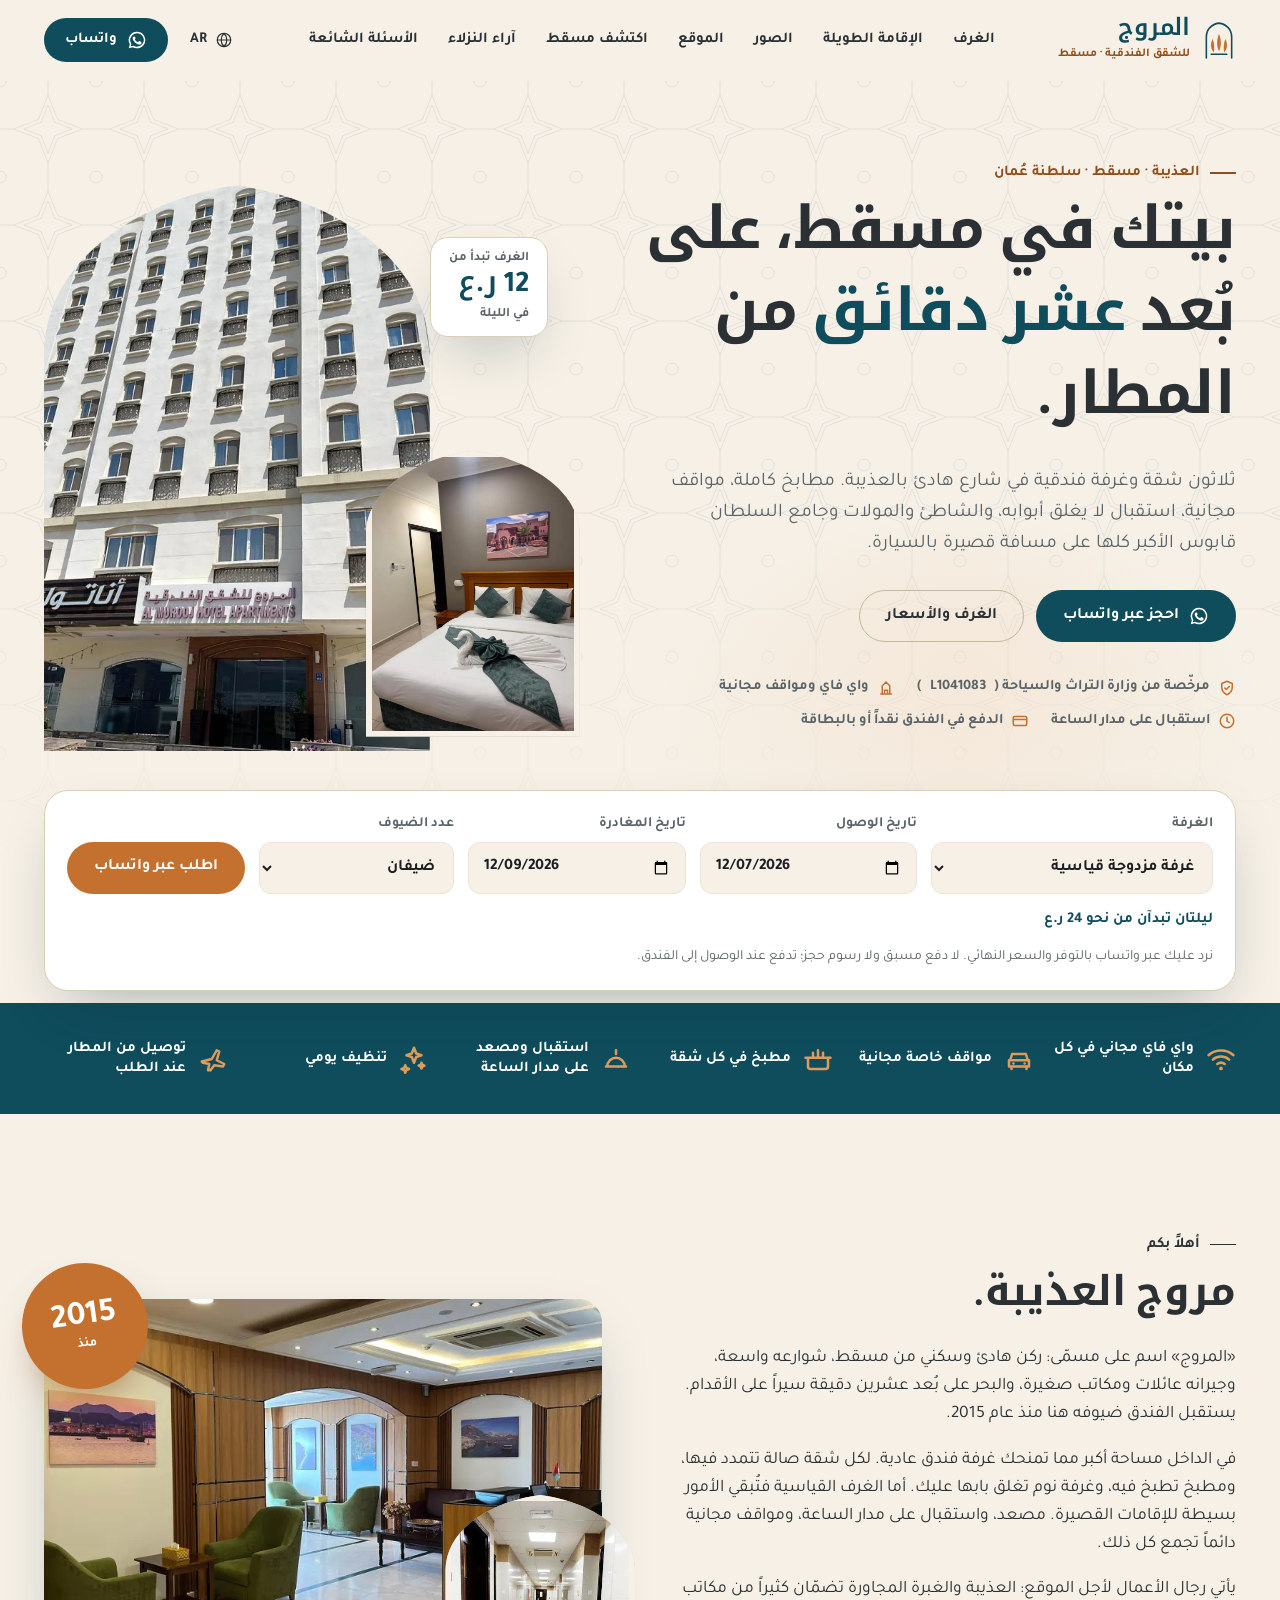
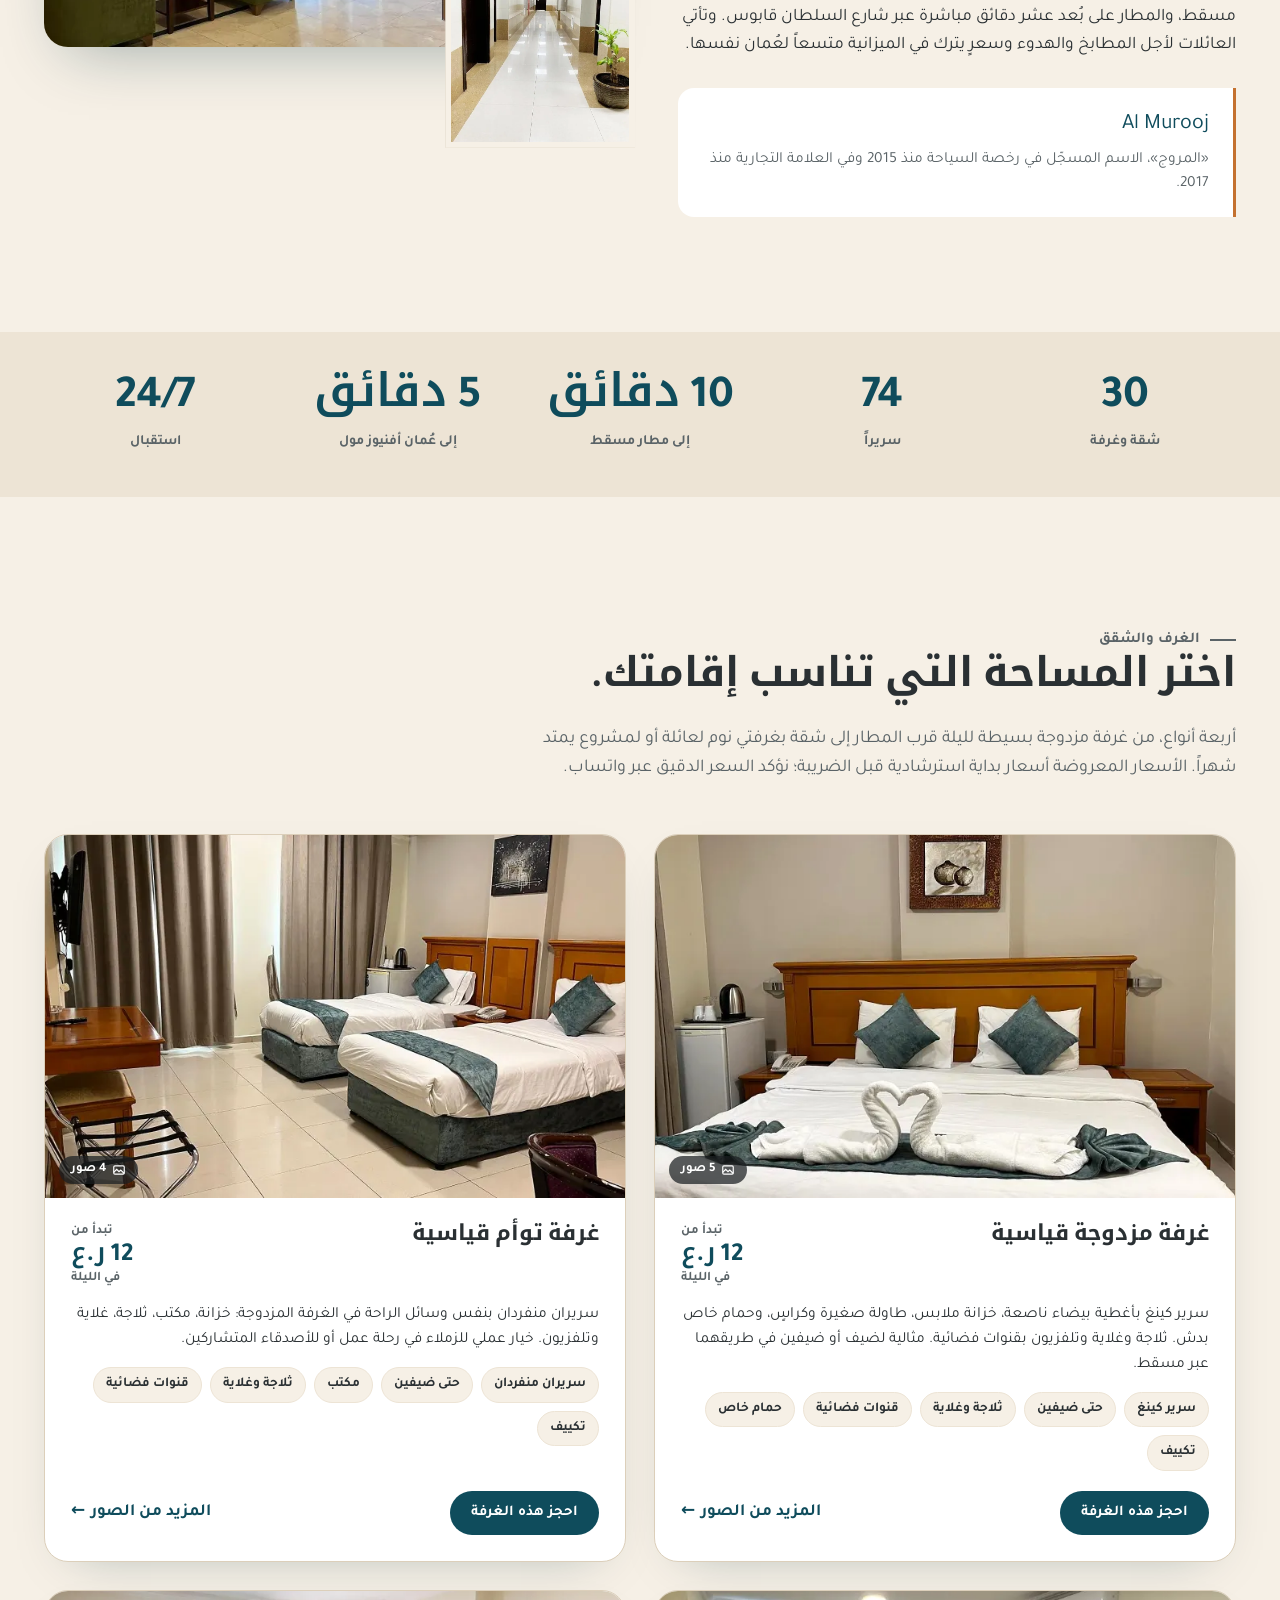
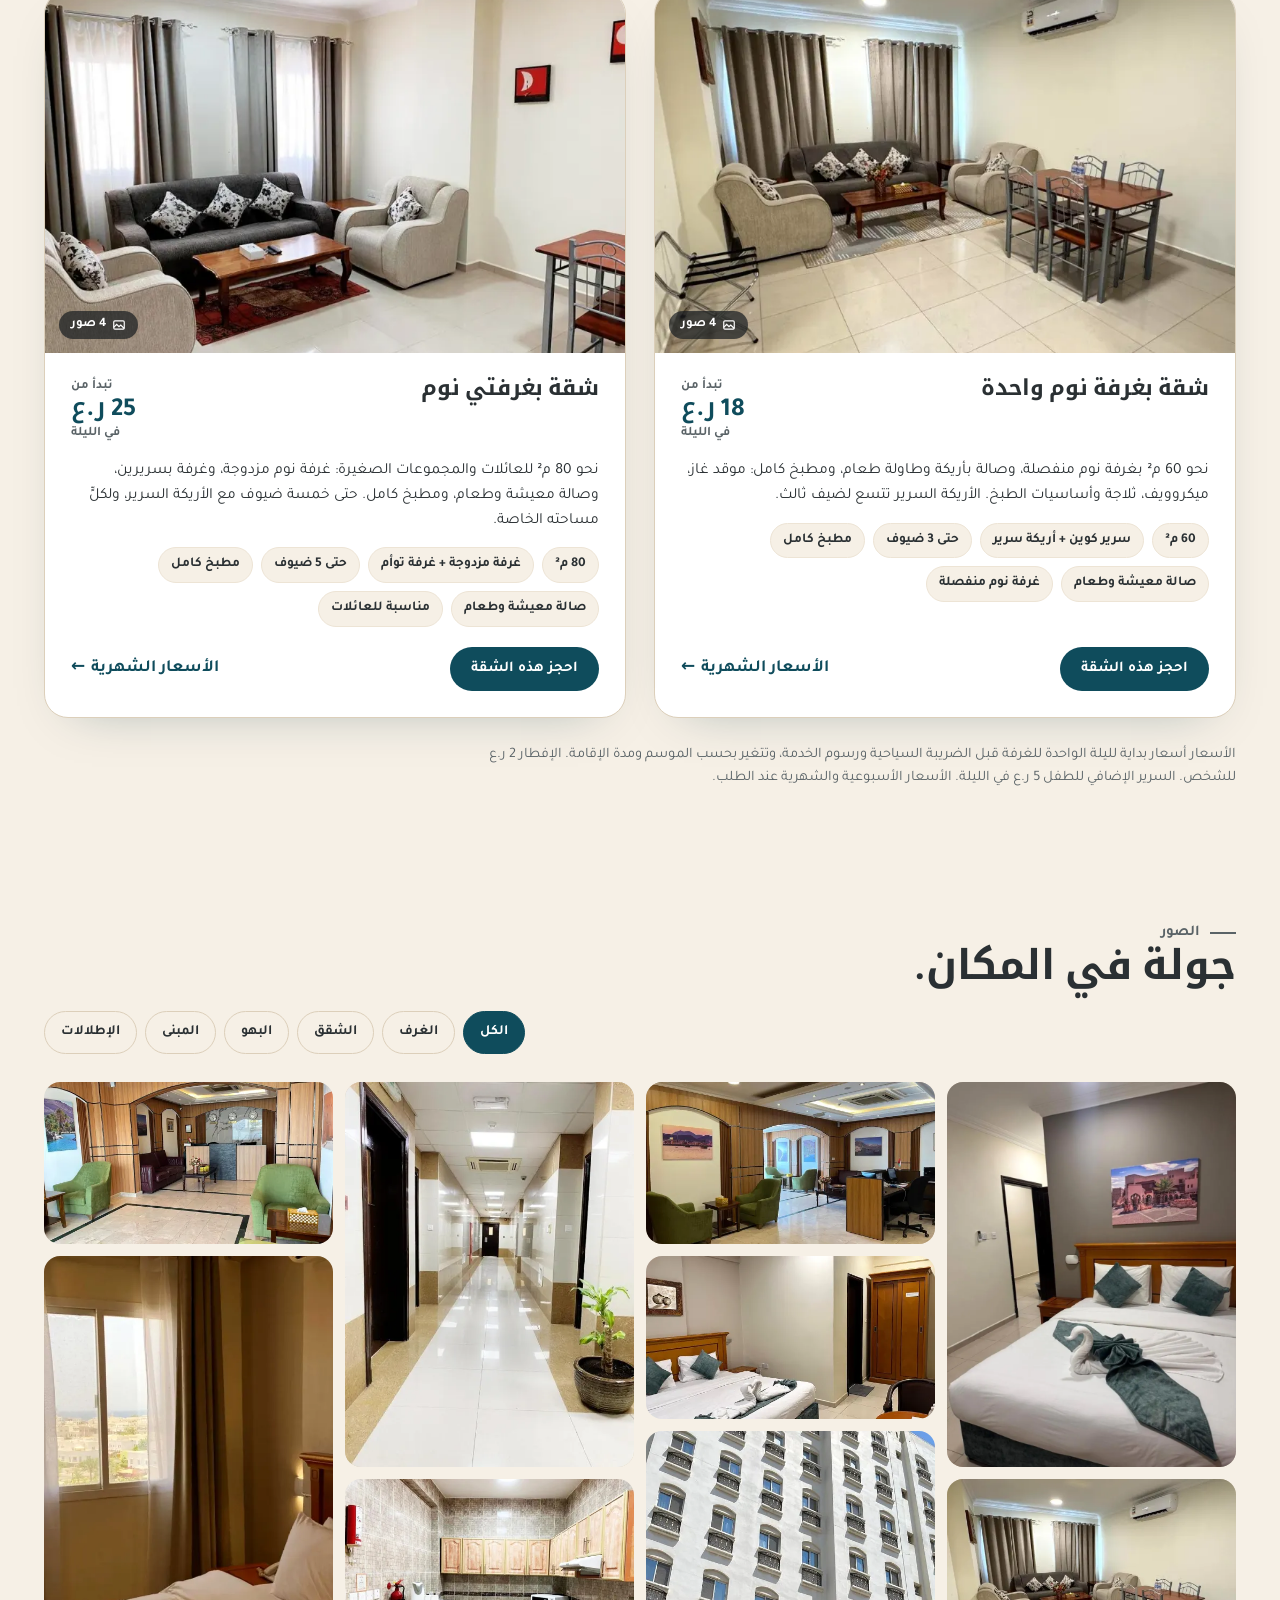
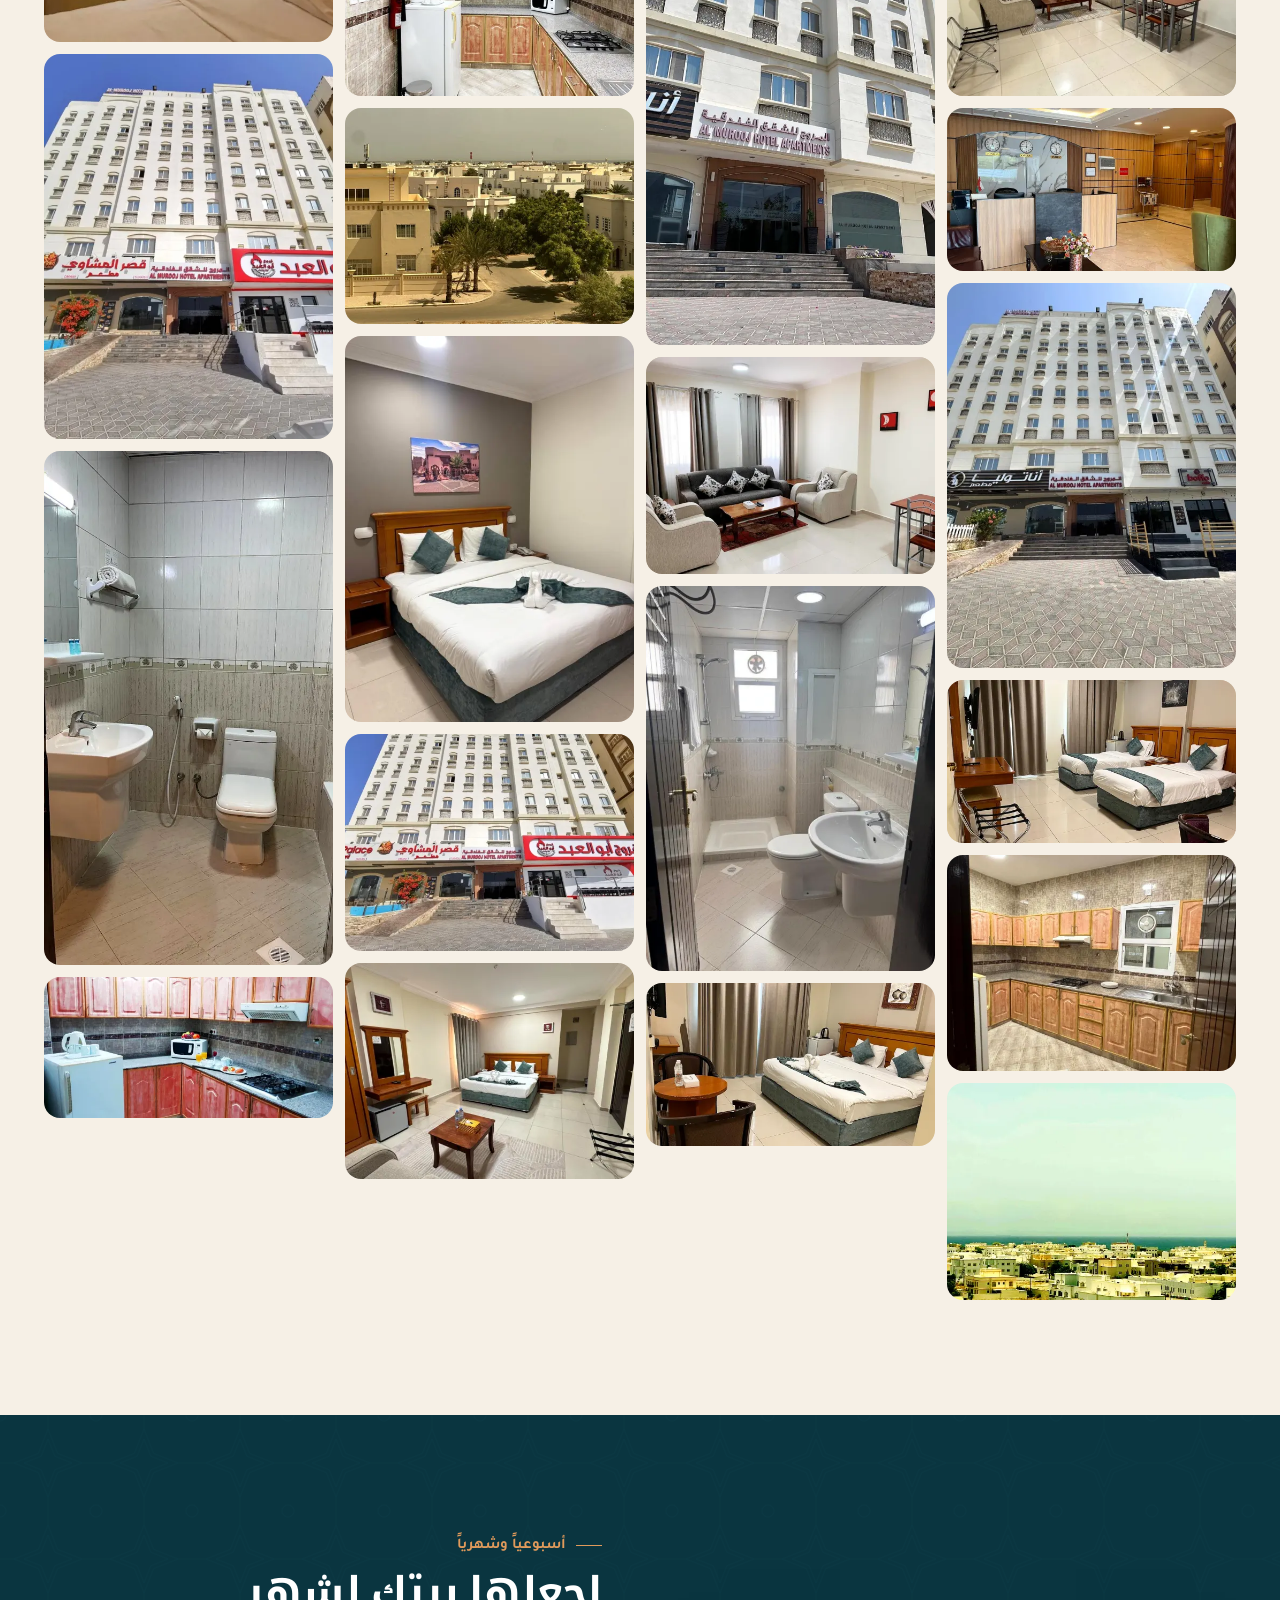
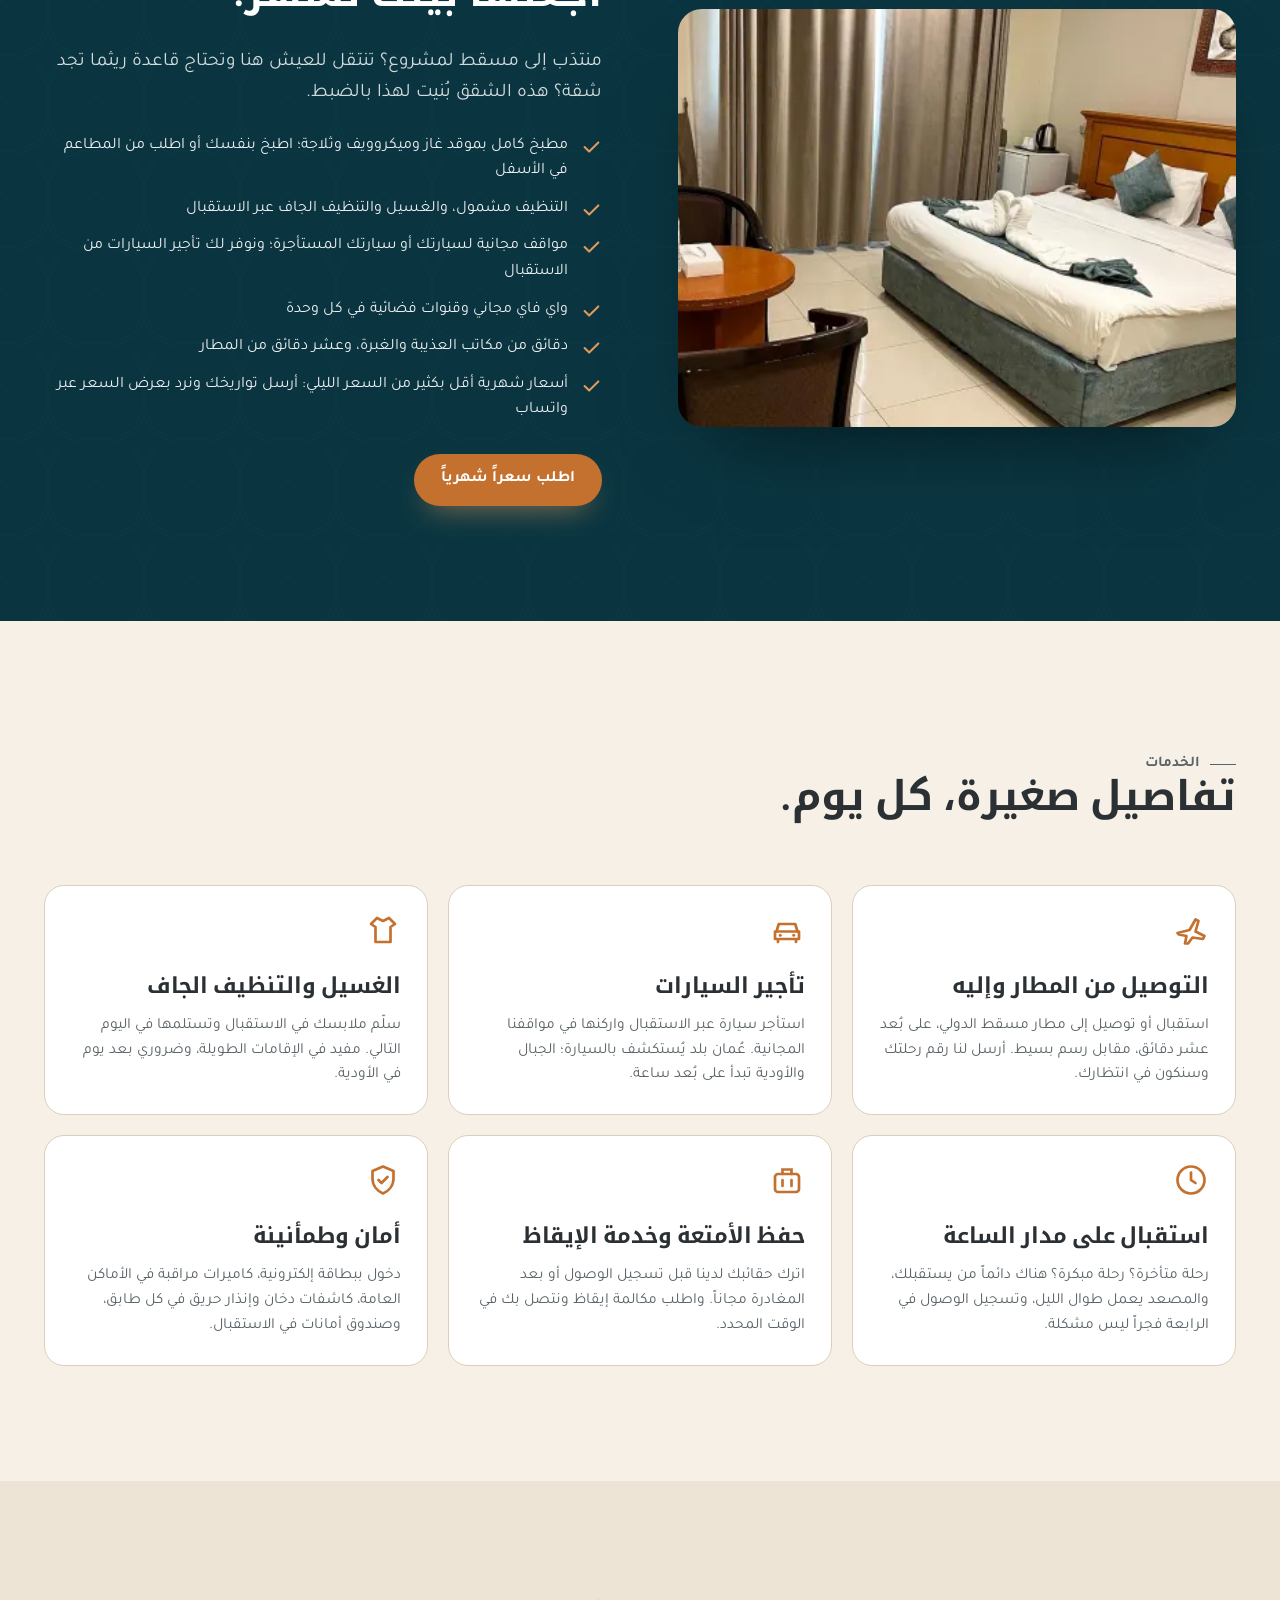
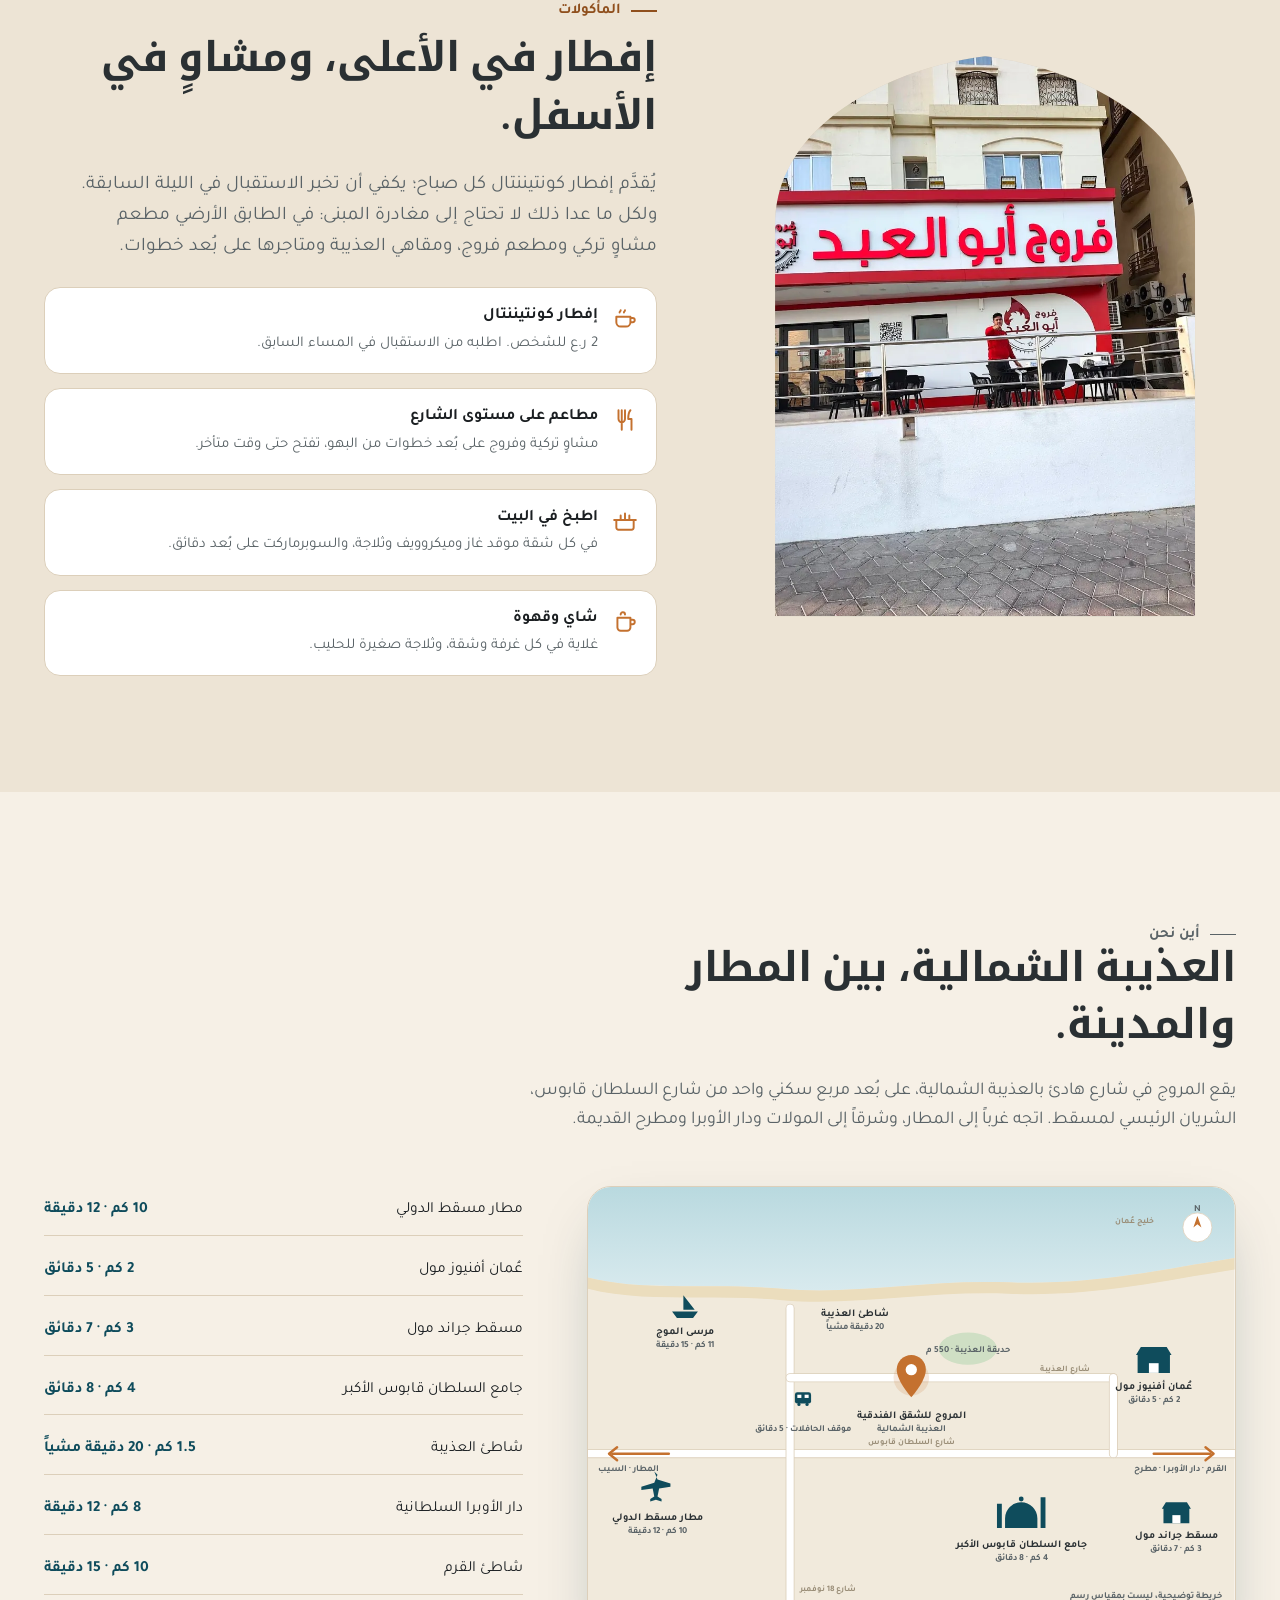
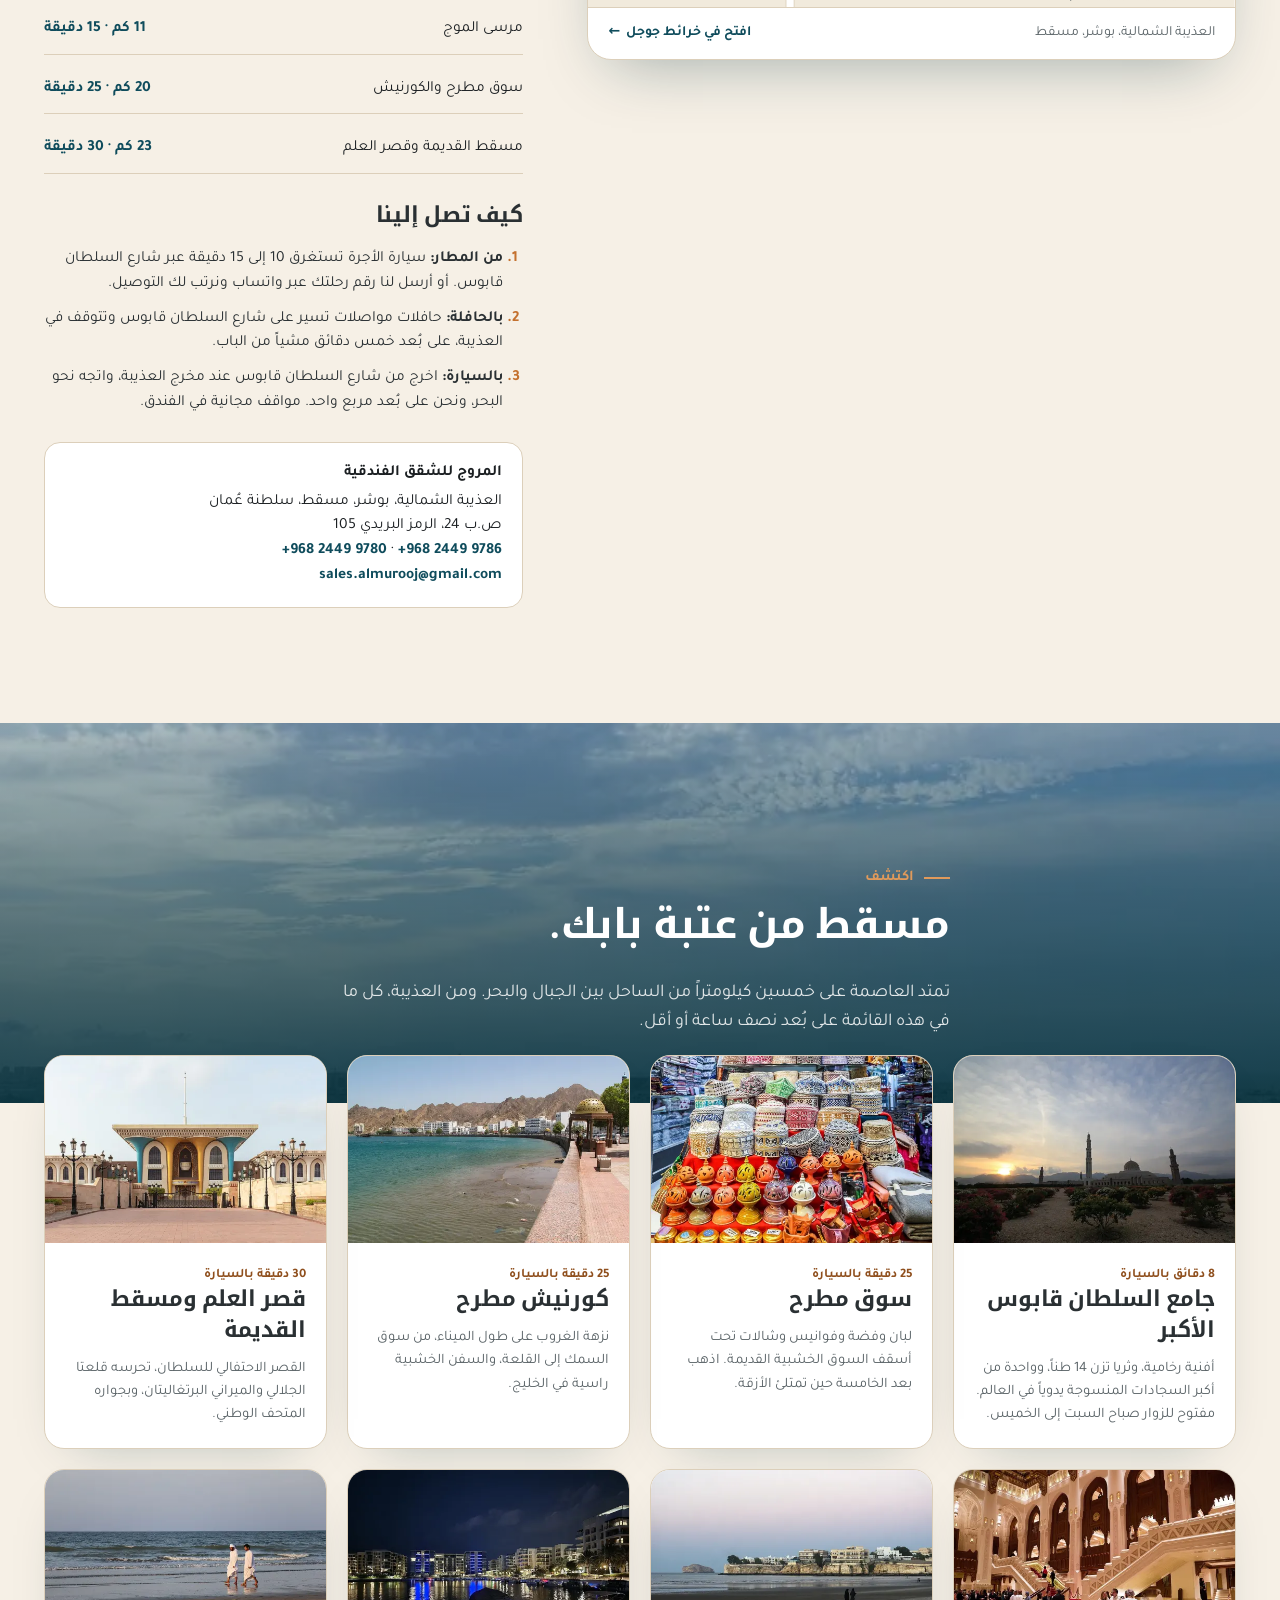
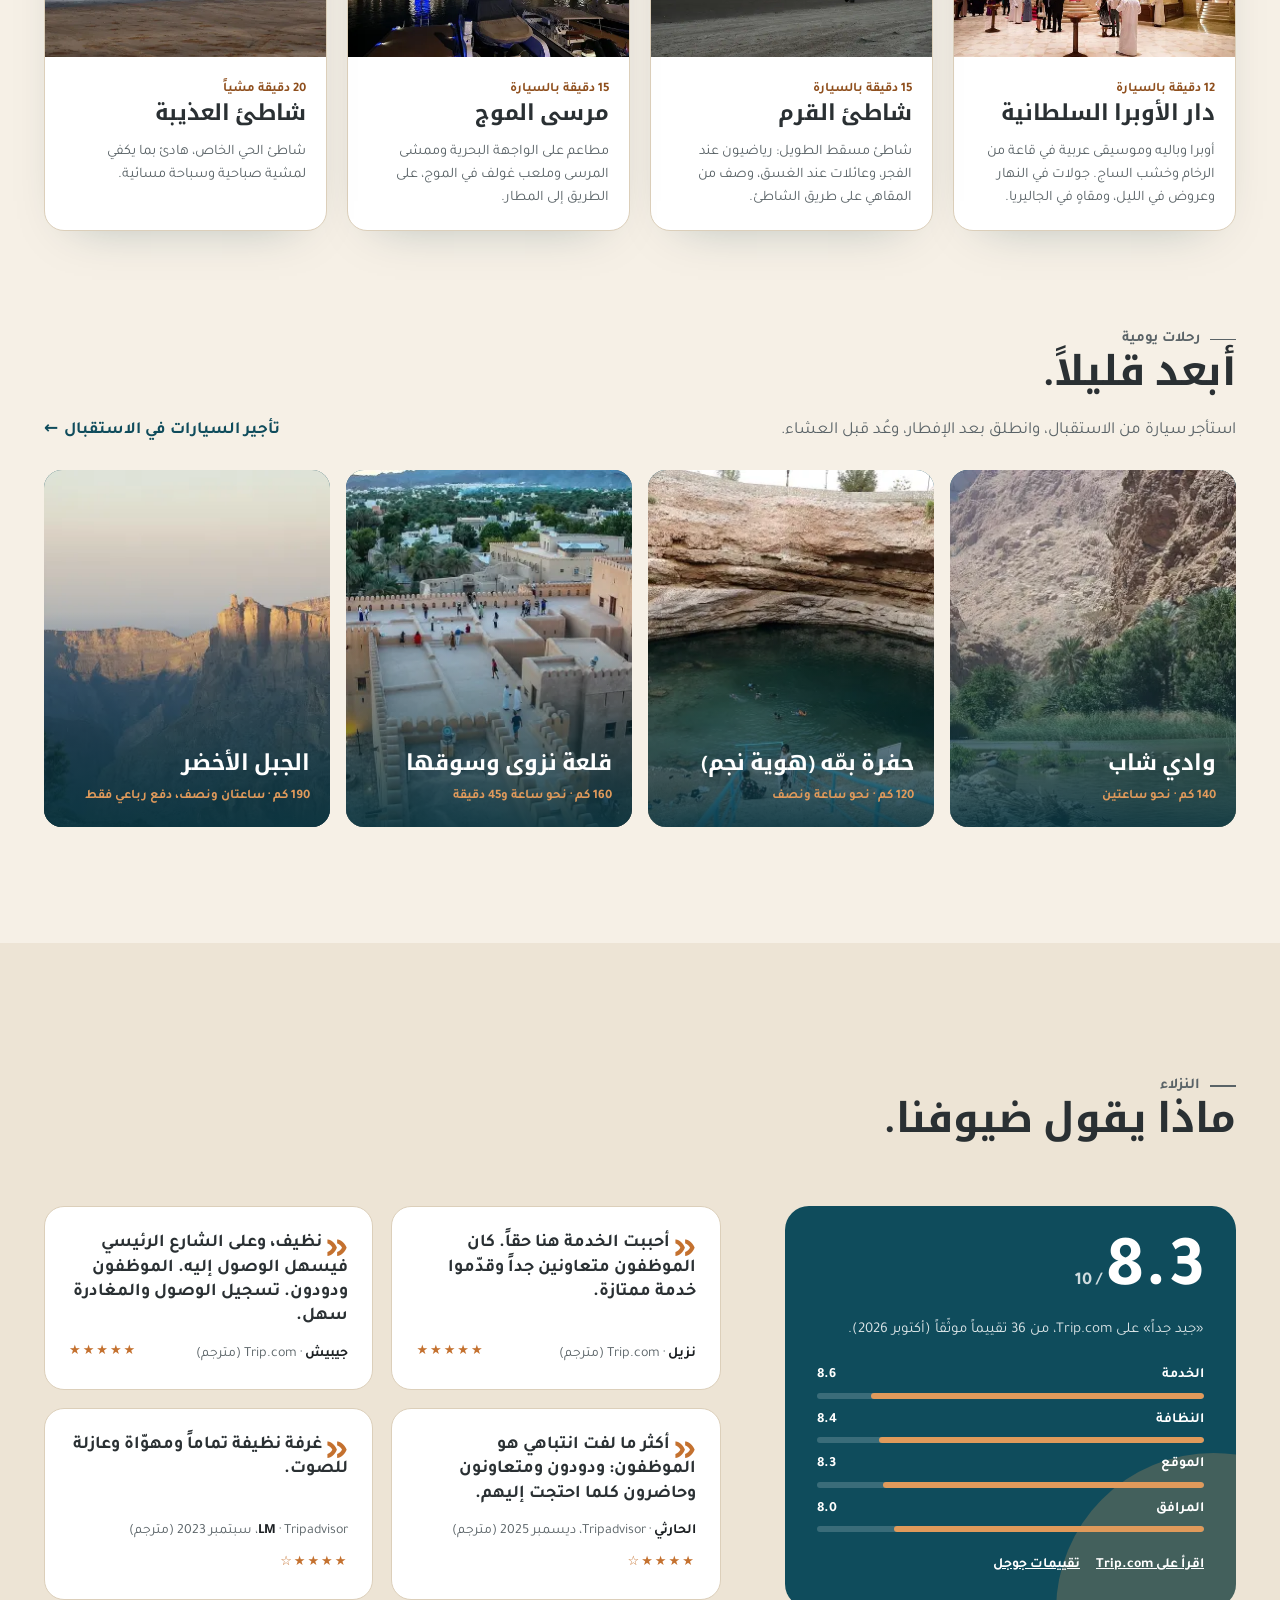
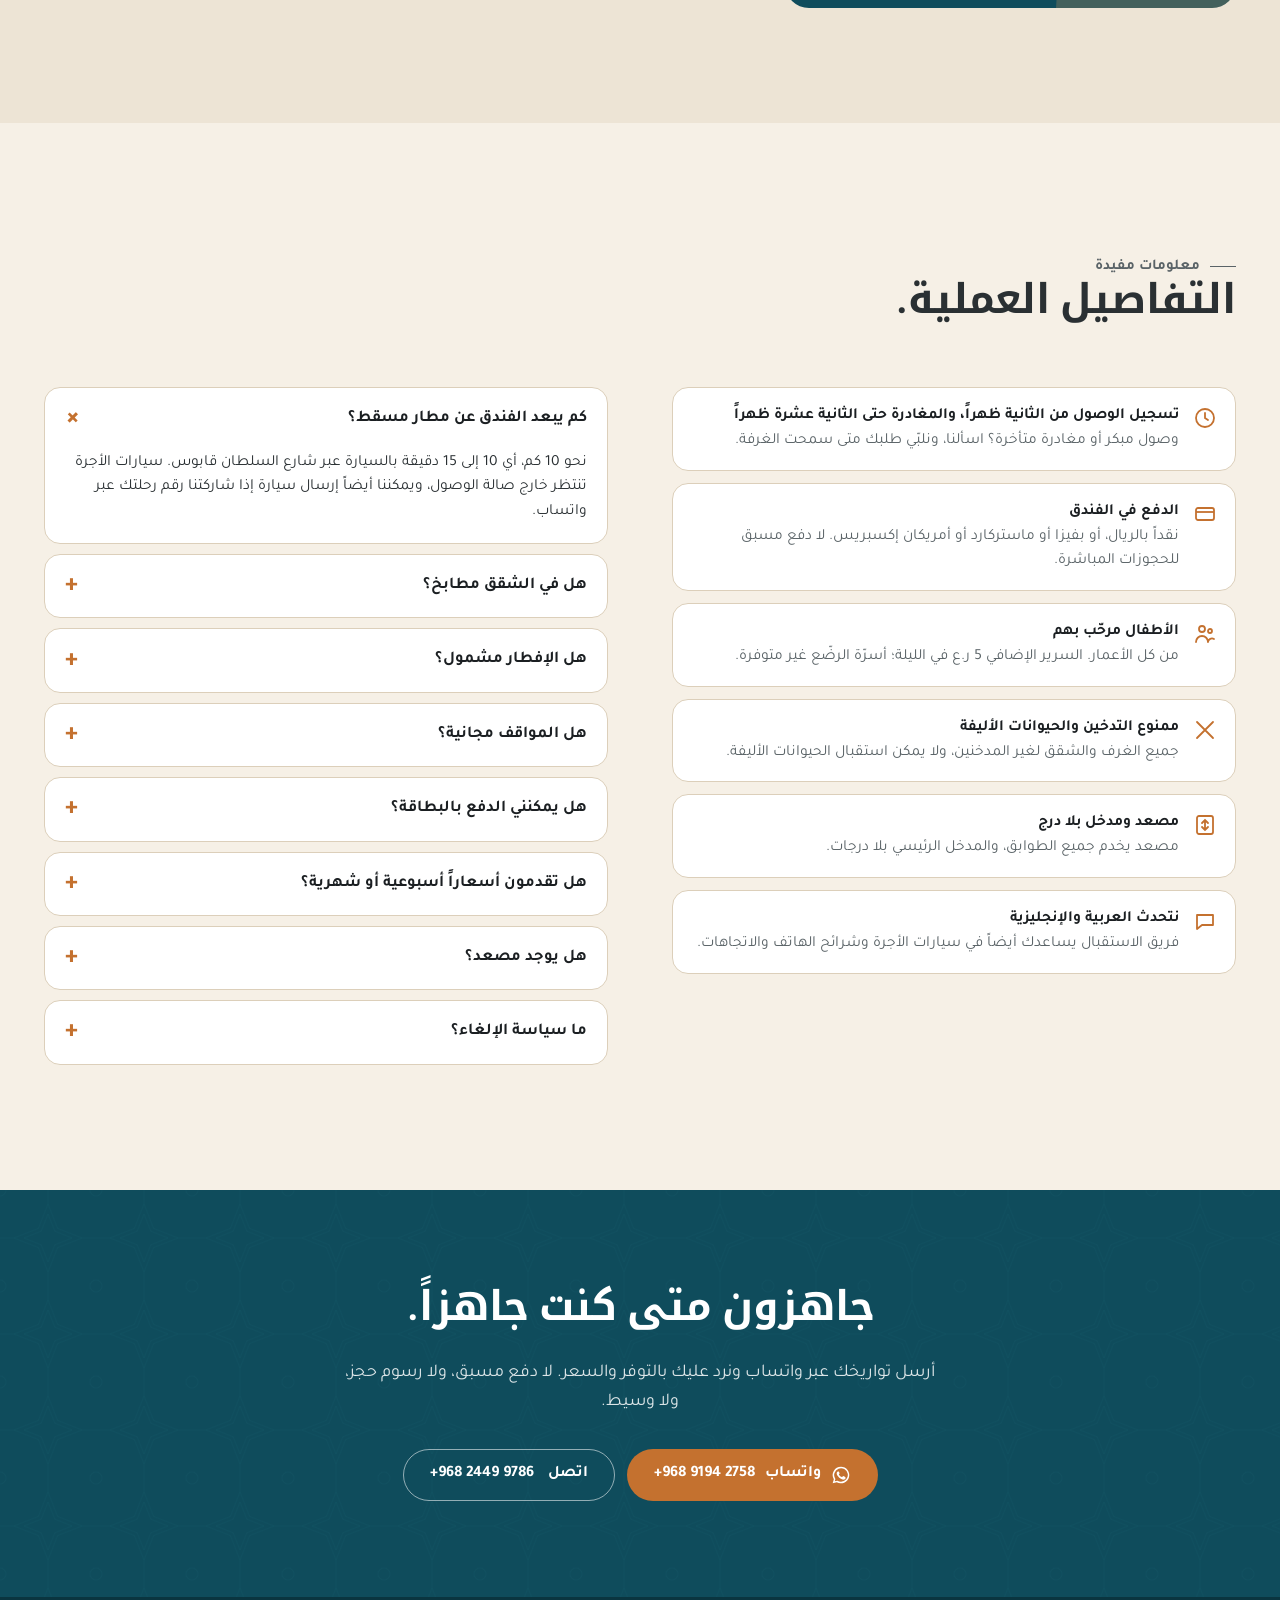
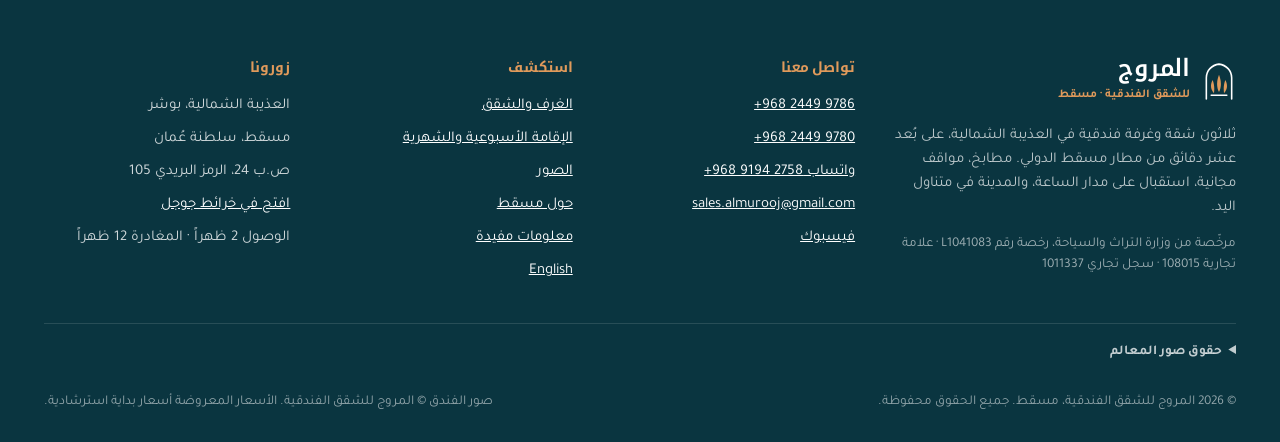
==== ar/index.html @ 65709b68 "Al Murooj Hotel Apartments: English and Arabic site Static one-page site for the aparthotel in Azaib" ====
<!DOCTYPE html>
<html lang="ar" dir="rtl">
<head>
<meta charset="utf-8">
<meta name="viewport" content="width=device-width, initial-scale=1">
<title>المروج للشقق الفندقية | شقق فندقية في العذيبة، مسقط، سلطنة عُمان</title>
<meta name="description" content="المروج للشقق الفندقية شقق فندقية مرخّصة في العذيبة بمسقط: 30 شقة وغرفة مفروشة مع مطابخ، مواقف وواي فاي مجاني، استقبال على مدار الساعة، على بُعد 10 دقائق من مطار مسقط الدولي و5 دقائق من عُمان أفنيوز مول. احجز مباشرة عبر واتساب.">
<link rel="alternate" hreflang="en" href="https://jeeveshverma.github.io/al-murooj-hotel-apartments/">
<link rel="alternate" hreflang="ar" href="https://jeeveshverma.github.io/al-murooj-hotel-apartments/ar/">
<link rel="alternate" hreflang="x-default" href="https://jeeveshverma.github.io/al-murooj-hotel-apartments/">
<link rel="canonical" href="https://jeeveshverma.github.io/al-murooj-hotel-apartments/ar/">
<meta name="theme-color" content="#0F4C5C">
<link rel="icon" href="../favicon.ico" sizes="32x32">
<link rel="icon" href="../assets/img/favicon.svg" type="image/svg+xml">
<link rel="apple-touch-icon" href="../assets/img/apple-touch-icon.png">
<meta property="og:type" content="website">
<meta property="og:title" content="المروج للشقق الفندقية، مسقط">
<meta property="og:description" content="شقق وغرف فندقية في العذيبة على بُعد 10 دقائق من مطار مسقط. مطابخ، مواقف مجانية، استقبال على مدار الساعة. احجز مباشرة عبر واتساب.">
<meta property="og:image" content="https://jeeveshverma.github.io/al-murooj-hotel-apartments/assets/img/og-image.jpg">
<meta property="og:url" content="https://jeeveshverma.github.io/al-murooj-hotel-apartments/ar/">
<meta property="og:locale" content="ar_OM">
<meta name="twitter:card" content="summary_large_image">
<link rel="preload" href="../assets/fonts/tajawal-arabic-400-normal.woff2" as="font" type="font/woff2" crossorigin>
<link rel="preload" href="../assets/fonts/noto-kufi-arabic-arabic-700-normal.woff2" as="font" type="font/woff2" crossorigin>
<link rel="stylesheet" href="../assets/css/fonts.css">
<link rel="stylesheet" href="../assets/css/style.css">
<script type="application/ld+json">
{
  "@context": "https://schema.org",
  "@type": "Hotel",
  "name": "المروج للشقق الفندقية",
  "alternateName": "Al Murooj Hotel Apartments",
  "description": "المروج للشقق الفندقية شقق فندقية مرخّصة في العذيبة بمسقط: 30 شقة وغرفة مفروشة مع مطابخ، مواقف وواي فاي مجاني، استقبال على مدار الساعة، على بُعد 10 دقائق من مطار مسقط الدولي و5 دقائق من عُمان أفنيوز مول.",
  "url": "https://jeeveshverma.github.io/al-murooj-hotel-apartments/ar/",
  "telephone": "+96824499786",
  "email": "sales.almurooj@gmail.com",
  "sameAs": [
    "https://www.facebook.com/p/Al-Murooj-HOTEL-Apartments-24499786780-100069393183257/"
  ],
  "image": "https://jeeveshverma.github.io/al-murooj-hotel-apartments/assets/img/og-image.jpg",
  "starRating": {
    "@type": "Rating",
    "ratingValue": "3"
  },
  "priceRange": "OMR 12–30",
  "checkinTime": "14:00",
  "checkoutTime": "12:00",
  "petsAllowed": false,
  "numberOfRooms": 30,
  "availableLanguage": [
    "Arabic",
    "English"
  ],
  "address": {
    "@type": "PostalAddress",
    "streetAddress": "العذيبة الشمالية، بوشر",
    "addressLocality": "مسقط",
    "postalCode": "105",
    "postOfficeBoxNumber": "24",
    "addressCountry": "OM"
  },
  "geo": {
    "@type": "GeoCoordinates",
    "latitude": 23.59284,
    "longitude": 58.373959
  },
  "amenityFeature": [
    {
      "@type": "LocationFeatureSpecification",
      "name": "واي فاي مجاني",
      "value": true
    },
    {
      "@type": "LocationFeatureSpecification",
      "name": "مواقف مجانية",
      "value": true
    },
    {
      "@type": "LocationFeatureSpecification",
      "name": "مطبخ في الشقق",
      "value": true
    },
    {
      "@type": "LocationFeatureSpecification",
      "name": "استقبال على مدار الساعة",
      "value": true
    },
    {
      "@type": "LocationFeatureSpecification",
      "name": "مصعد",
      "value": true
    },
    {
      "@type": "LocationFeatureSpecification",
      "name": "تكييف",
      "value": true
    },
    {
      "@type": "LocationFeatureSpecification",
      "name": "توصيل من المطار (برسوم)",
      "value": true
    },
    {
      "@type": "LocationFeatureSpecification",
      "name": "خدمة غسيل الملابس",
      "value": true
    }
  ],
  "hasMap": "https://www.google.com/maps/search/?api=1&query=Al+Murooj+Hotel+Apartments+Azaiba+Muscat&query_place_id=ChIJU9MBYeH_kT4RIyEcpoCbiDM",
  "containsPlace": [
    {
      "@type": "HotelRoom",
      "name": "غرفة مزدوجة قياسية",
      "description": "سرير كينغ بأغطية بيضاء ناصعة، خزانة ملابس، طاولة صغيرة وكراسٍ، وحمام خاص بدش. ثلاجة وغلاية وتلفزيون بقنوات فضائية. مثالية لضيف أو ضيفين في طريقهما عبر مسقط.",
      "occupancy": {
        "@type": "QuantitativeValue",
        "maxValue": 2
      },
      "bed": {
        "@type": "BedDetails",
        "typeOfBed": "King"
      },
      "offers": {
        "@type": "Offer",
        "price": "12",
        "priceCurrency": "OMR",
        "availability": "https://schema.org/InStock"
      }
    },
    {
      "@type": "HotelRoom",
      "name": "غرفة توأم قياسية",
      "description": "سريران منفردان بنفس وسائل الراحة في الغرفة المزدوجة: خزانة، مكتب، ثلاجة، غلاية وتلفزيون. خيار عملي للزملاء في رحلة عمل أو للأصدقاء المتشاركين.",
      "occupancy": {
        "@type": "QuantitativeValue",
        "maxValue": 2
      },
      "bed": {
        "@type": "BedDetails",
        "typeOfBed": "2 single beds"
      },
      "offers": {
        "@type": "Offer",
        "price": "12",
        "priceCurrency": "OMR",
        "availability": "https://schema.org/InStock"
      }
    },
    {
      "@type": "HotelRoom",
      "name": "شقة بغرفة نوم واحدة",
      "description": "نحو 60 م² بغرفة نوم منفصلة، وصالة بأريكة وطاولة طعام، ومطبخ كامل: موقد غاز، ميكروويف، ثلاجة وأساسيات الطبخ. الأريكة السرير تتسع لضيف ثالث.",
      "floorSize": {
        "@type": "QuantitativeValue",
        "value": 60,
        "unitCode": "MTK"
      },
      "occupancy": {
        "@type": "QuantitativeValue",
        "maxValue": 3
      },
      "bed": {
        "@type": "BedDetails",
        "typeOfBed": "Queen + sofa bed"
      },
      "offers": {
        "@type": "Offer",
        "price": "18",
        "priceCurrency": "OMR",
        "availability": "https://schema.org/InStock"
      }
    },
    {
      "@type": "HotelRoom",
      "name": "شقة بغرفتي نوم",
      "description": "نحو 80 م² للعائلات والمجموعات الصغيرة: غرفة نوم مزدوجة، وغرفة بسريرين، وصالة معيشة وطعام، ومطبخ كامل. حتى خمسة ضيوف مع الأريكة السرير، ولكلٍّ مساحته الخاصة.",
      "floorSize": {
        "@type": "QuantitativeValue",
        "value": 80,
        "unitCode": "MTK"
      },
      "occupancy": {
        "@type": "QuantitativeValue",
        "maxValue": 5
      },
      "bed": {
        "@type": "BedDetails",
        "typeOfBed": "Double + 2 singles + sofa bed"
      },
      "offers": {
        "@type": "Offer",
        "price": "25",
        "priceCurrency": "OMR",
        "availability": "https://schema.org/InStock"
      }
    }
  ]
}
</script>
</head>
<body>
<a class="skip" href="#main">انتقل إلى المحتوى</a>
<svg class="defs" aria-hidden="true" focusable="false"><defs><clipPath id="arch" clipPathUnits="objectBoundingBox"><path d="M0 1V.3C0 .12.28.02.5 0 .72.02 1 .12 1 .3V1Z"/></clipPath></defs></svg>

<header class="header">
  <div class="container header-in">
    <a class="brand" href="#top" aria-label="المروج للشقق الفندقية، الصفحة الرئيسية">
      <svg viewBox="0 0 64 72" aria-hidden="true"><path d="M8 70V30C8 16 18 6 32 4C46 6 56 16 56 30V70" fill="none" stroke="currentColor" stroke-width="3" stroke-linecap="round"/><path fill="#C4712F" d="M32 57c-5.2-10-4.4-22 0-33 4.4 11 5.2 23 0 33zM22.5 59c-6.5-6-7.5-16-2.5-25 3.2 8.5 3.6 16.5 2.5 25zM41.5 59c6.5-6 7.5-16 2.5-25-3.2 8.5-3.6 16.5-2.5 25z"/><path d="M17 63h30" fill="none" stroke="currentColor" stroke-width="2.4" stroke-linecap="round"/></svg>
      <span class="brand-text"><span class="brand-name">المروج</span><span class="brand-sub">للشقق الفندقية · مسقط</span></span>
    </a>
    <nav class="nav" id="nav" aria-label="القائمة الرئيسية">
      <ul>
        <li><a href="#rooms">الغرف</a></li>
        <li><a href="#apartments">الإقامة الطويلة</a></li>
        <li><a href="#gallery">الصور</a></li>
        <li><a href="#location">الموقع</a></li>
        <li><a href="#explore">اكتشف مسقط</a></li>
        <li><a href="#reviews">آراء النزلاء</a></li>
        <li><a href="#faq">الأسئلة الشائعة</a></li>
      </ul>
    </nav>
    <div class="header-actions">
      <!--langs--><details class="langs" translate="no"><summary aria-label="Language: العربية"><svg viewBox="0 0 24 24" aria-hidden="true"><path fill="none" stroke="currentColor" stroke-width="1.6" d="M12 3a9 9 0 1 0 0 18 9 9 0 0 0 0-18zm-9 9h18M12 3c2.5 2.6 3.8 5.6 3.8 9s-1.3 6.4-3.8 9c-2.5-2.6-3.8-5.6-3.8-9S9.5 5.6 12 3z"/></svg>AR</summary><ul><li><a href="../" hreflang="en" lang="en">English</a></li><li><a href="../ar/" hreflang="ar" lang="ar" aria-current="true">العربية</a></li></ul></details><!--/langs-->
      <a class="btn btn-primary btn-sm" data-wa href="https://wa.me/96891942758"><svg viewBox="0 0 24 24" aria-hidden="true"><path fill="currentColor" d="M12 2a10 10 0 0 0-8.6 15.1L2 22l5-1.3A10 10 0 1 0 12 2zm0 18.2a8.2 8.2 0 0 1-4.2-1.2l-.3-.2-3 .8.8-2.9-.2-.3A8.2 8.2 0 1 1 12 20.2zm4.5-6.1c-.2-.1-1.5-.7-1.7-.8s-.4-.1-.6.1-.6.8-.8 1c-.1.2-.3.2-.5.1a6.7 6.7 0 0 1-3.3-2.9c-.3-.4.2-.4.7-1.3.1-.2 0-.3 0-.4l-.8-1.8c-.2-.5-.4-.4-.6-.4h-.5a1 1 0 0 0-.7.3 3 3 0 0 0-.9 2.2 5.2 5.2 0 0 0 1.1 2.7 11.8 11.8 0 0 0 4.5 4c1.7.7 2.3.8 3.2.6a2.7 2.7 0 0 0 1.8-1.3 2.2 2.2 0 0 0 .1-1.2c0-.1-.2-.2-.5-.3z"/></svg>واتساب</a>
      <button class="menu-btn" type="button" aria-expanded="false" aria-controls="nav" aria-label="فتح القائمة" data-t-open="فتح القائمة" data-t-close="إغلاق القائمة"><span></span><span></span><span></span></button>
    </div>
  </div>
</header>

<main id="main">
<section class="hero" id="top">
  <div class="container hero-grid">
    <div class="hero-copy">
      <p class="eyebrow">العذيبة · مسقط · سلطنة عُمان</p>
      <h1>بيتك في مسقط، على بُعد <em class="accent">عشر دقائق</em> من المطار.</h1>
      <p class="lead">ثلاثون شقة وغرفة فندقية في شارع هادئ بالعذيبة. مطابخ كاملة، مواقف مجانية، استقبال لا يغلق أبوابه، والشاطئ والمولات وجامع السلطان قابوس الأكبر كلها على مسافة قصيرة بالسيارة.</p>
      <div class="hero-actions">
        <a class="btn btn-primary" data-wa href="https://wa.me/96891942758"><svg viewBox="0 0 24 24" aria-hidden="true"><path fill="currentColor" d="M12 2a10 10 0 0 0-8.6 15.1L2 22l5-1.3A10 10 0 1 0 12 2zm0 18.2a8.2 8.2 0 0 1-4.2-1.2l-.3-.2-3 .8.8-2.9-.2-.3A8.2 8.2 0 1 1 12 20.2zm4.5-6.1c-.2-.1-1.5-.7-1.7-.8s-.4-.1-.6.1-.6.8-.8 1c-.1.2-.3.2-.5.1a6.7 6.7 0 0 1-3.3-2.9c-.3-.4.2-.4.7-1.3.1-.2 0-.3 0-.4l-.8-1.8c-.2-.5-.4-.4-.6-.4h-.5a1 1 0 0 0-.7.3 3 3 0 0 0-.9 2.2 5.2 5.2 0 0 0 1.1 2.7 11.8 11.8 0 0 0 4.5 4c1.7.7 2.3.8 3.2.6a2.7 2.7 0 0 0 1.8-1.3 2.2 2.2 0 0 0 .1-1.2c0-.1-.2-.2-.5-.3z"/></svg>احجز عبر واتساب</a>
        <a class="btn btn-ghost" href="#rooms">الغرف والأسعار</a>
      </div>
      <ul class="trust">
        <li><svg viewBox="0 0 24 24" aria-hidden="true"><path fill="none" stroke="currentColor" stroke-width="2" stroke-linecap="round" stroke-linejoin="round" d="M12 3l7 3v5c0 5-3.5 8.5-7 10-3.5-1.5-7-5-7-10V6l7-3zM9 12l2 2 4-4"/></svg>مرخّصة من وزارة التراث والسياحة (<span dir="ltr">L1041083</span>)</li>
        <li><svg viewBox="0 0 24 24" aria-hidden="true"><path fill="none" stroke="currentColor" stroke-width="2" stroke-linecap="round" d="M5 20h14M7 20V9l5-5 5 5v11M10 20v-5h4v5"/></svg>واي فاي ومواقف مجانية</li>
        <li><svg viewBox="0 0 24 24" aria-hidden="true"><circle cx="12" cy="12" r="9" fill="none" stroke="currentColor" stroke-width="2"/><path fill="none" stroke="currentColor" stroke-width="2" stroke-linecap="round" d="M12 7v5l3 2"/></svg>استقبال على مدار الساعة</li>
        <li><svg viewBox="0 0 24 24" aria-hidden="true"><rect x="3" y="6" width="18" height="12" rx="2" fill="none" stroke="currentColor" stroke-width="2"/><path stroke="currentColor" stroke-width="2" d="M3 10h18"/></svg>الدفع في الفندق نقداً أو بالبطاقة</li>
      </ul>
    </div>
    <div class="hero-art reveal in">
      <figure class="hero-arch arch"><img srcset="../assets/img/photos/exterior-facade-540.webp 540w, ../assets/img/photos/exterior-facade-800.webp 800w, ../assets/img/photos/exterior-facade-1080.webp 900w" sizes="(max-width:860px) 100vw, 40vw" src="../assets/img/photos/exterior-facade.jpg" alt="واجهة المروج للشقق الفندقية البيضاء بنوافذها المقوّسة تحت سماء مسقط الزرقاء" width="900" height="1600" fetchpriority="high"></figure>
      <figure class="hero-arch-sm arch"><img srcset="../assets/img/photos/room-double-3-540.webp 540w, ../assets/img/photos/room-double-3-800.webp 800w, ../assets/img/photos/room-double-3-1080.webp 960w" sizes="(max-width:860px) 100vw, 40vw" src="../assets/img/photos/room-double-3.jpg" alt="غرفة مزدوجة بسرير كينغ ووسائد فيروزية ومنشفة مطوية على شكل بجعة" width="960" height="1280" loading="lazy"></figure>
      <div class="hero-badge"><span class="badge-k">الغرف تبدأ من</span><span class="badge-v">12 ر.ع</span><span class="badge-k">في الليلة</span></div>
    </div>
  </div>
</section>

<section class="book" aria-label="احجز إقامتك">
  <div class="container">
    <form class="booking" id="booking-form" data-t-est="{n} ليالٍ تبدأ من نحو {total} ر.ع" data-t-est1="ليلة واحدة تبدأ من نحو {total} ر.ع" data-t-est2="ليلتان تبدآن من نحو {total} ر.ع" data-t-pick="يرجى اختيار تاريخ الوصول والمغادرة" data-t-err="يجب أن يكون تاريخ المغادرة بعد تاريخ الوصول">
      <div class="field"><label for="f-room">الغرفة</label>
        <select id="f-room" name="room">
          <option data-price="12">غرفة مزدوجة قياسية</option>
          <option data-price="12">غرفة توأم قياسية</option>
          <option data-price="18">شقة بغرفة نوم واحدة</option>
          <option data-price="25">شقة بغرفتي نوم</option>
        </select></div>
      <div class="field"><label for="f-in">تاريخ الوصول</label><input type="date" id="f-in" name="checkin" required></div>
      <div class="field"><label for="f-out">تاريخ المغادرة</label><input type="date" id="f-out" name="checkout" required></div>
      <div class="field"><label for="f-guests">عدد الضيوف</label>
        <select id="f-guests" name="guests">
          <option>ضيف واحد</option><option selected>ضيفان</option><option>3 ضيوف</option><option>4 ضيوف</option><option>5 ضيوف</option><option>6 ضيوف أو أكثر</option>
        </select></div>
      <button class="btn btn-copper" type="submit">اطلب عبر واتساب</button>
      <p class="estimate" id="estimate" aria-live="polite"></p>
      <p class="book-note">نرد عليك عبر واتساب بالتوفر والسعر النهائي. لا دفع مسبق ولا رسوم حجز؛ تدفع عند الوصول إلى الفندق.</p>
    </form>
  </div>
</section>

<section class="included" aria-label="مشمول مع كل إقامة">
  <div class="container">
    <ul>
      <li><svg viewBox="0 0 24 24" aria-hidden="true"><path fill="none" stroke="currentColor" stroke-width="2" stroke-linecap="round" d="M2 9a15 15 0 0 1 20 0M5.5 12.5a10 10 0 0 1 13 0M9 16a5 5 0 0 1 6 0"/><circle cx="12" cy="19.5" r="1.5" fill="currentColor"/></svg>واي فاي مجاني في كل مكان</li>
      <li><svg viewBox="0 0 24 24" aria-hidden="true"><path fill="none" stroke="currentColor" stroke-width="2" stroke-linecap="round" stroke-linejoin="round" d="M5 13l1.5-5h11L19 13M4 13h16v5H4zM6 18v2M18 18v2"/><circle cx="7.5" cy="15.5" r="1" fill="currentColor"/><circle cx="16.5" cy="15.5" r="1" fill="currentColor"/></svg>مواقف خاصة مجانية</li>
      <li><svg viewBox="0 0 24 24" aria-hidden="true"><path fill="none" stroke="currentColor" stroke-width="2" stroke-linecap="round" stroke-linejoin="round" d="M4 11h16v7a2 2 0 0 1-2 2H6a2 2 0 0 1-2-2zM2 11h20M8 11V7M16 11V7M12 11V5"/></svg>مطبخ في كل شقة</li>
      <li><svg viewBox="0 0 24 24" aria-hidden="true"><path fill="none" stroke="currentColor" stroke-width="2" stroke-linecap="round" stroke-linejoin="round" d="M4 18h16M5 18a7 7 0 0 1 14 0M12 8V6M12 6h0"/><circle cx="12" cy="5" r="1" fill="currentColor"/></svg>استقبال ومصعد على مدار الساعة</li>
      <li><svg viewBox="0 0 24 24" aria-hidden="true"><path fill="none" stroke="currentColor" stroke-width="2" stroke-linecap="round" stroke-linejoin="round" d="M12 3l1.8 4.6L18 9l-4.2 1.4L12 15l-1.8-4.6L6 9l4.2-1.4zM5 17l.9 2.1L8 20l-2.1.9L5 23l-.9-2.1L2 20l2.1-.9zM18 15l.7 1.6 1.6.7-1.6.7L18 19.6l-.7-1.6-1.6-.7 1.6-.7z"/></svg>تنظيف يومي</li>
      <li><svg viewBox="0 0 24 24" aria-hidden="true"><path fill="none" stroke="currentColor" stroke-width="2" stroke-linecap="round" stroke-linejoin="round" d="M3 14l8-2 4-7 2 1-2 7 6 3-1 2-7-1-3 4h-2l1-5-5-1z"/></svg>توصيل من المطار عند الطلب</li>
    </ul>
  </div>
</section>

<section class="section story" id="about">
  <div class="container story-grid">
    <div class="story-copy reveal">
      <p class="eyebrow">أهلاً بكم</p>
      <h2>مروج العذيبة.</h2>
      <p>«المروج» اسم على مسمّى: ركن هادئ وسكني من مسقط، شوارعه واسعة، وجيرانه عائلات ومكاتب صغيرة، والبحر على بُعد عشرين دقيقة سيراً على الأقدام. يستقبل الفندق ضيوفه هنا منذ عام 2015.</p>
      <p>في الداخل مساحة أكبر مما تمنحك غرفة فندق عادية. لكل شقة صالة تتمدد فيها، ومطبخ تطبخ فيه، وغرفة نوم تغلق بابها عليك. أما الغرف القياسية فتُبقي الأمور بسيطة للإقامات القصيرة. مصعد، واستقبال على مدار الساعة، ومواقف مجانية دائماً تجمع كل ذلك.</p>
      <p>يأتي رجال الأعمال لأجل الموقع: العذيبة والغبرة المجاورة تضمّان كثيراً من مكاتب مسقط، والمطار على بُعد عشر دقائق مباشرة عبر شارع السلطان قابوس. وتأتي العائلات لأجل المطابخ والهدوء وسعرٍ يترك في الميزانية متسعاً لعُمان نفسها.</p>
      <div class="meaning"><span class="ar" lang="en">Al Murooj</span><p>«المروج»، الاسم المسجّل في رخصة السياحة منذ 2015 وفي العلامة التجارية منذ 2017.</p></div>
    </div>
    <div class="story-media reveal">
      <figure class="story-main"><img srcset="../assets/img/photos/lobby-540.webp 540w, ../assets/img/photos/lobby-800.webp 800w, ../assets/img/photos/lobby-1080.webp 1080w" sizes="(max-width:860px) 100vw, 45vw" src="../assets/img/photos/lobby.jpg" alt="البهو: مقاعد خضراء وجدران خشبية ومداخل مقوّسة" width="1600" height="900" loading="lazy"></figure>
      <figure class="story-small arch"><img srcset="../assets/img/photos/corridor-540.webp 540w, ../assets/img/photos/corridor-800.webp 675w, ../assets/img/photos/corridor-1080.webp 675w" sizes="(max-width:860px) 100vw, 50vw" src="../assets/img/photos/corridor.jpg" alt="ممر رخامي مضيء وفي نهايته نبتة" width="675" height="900" loading="lazy"></figure>
      <div class="stamp"><span class="sr-only">نستقبل الضيوف منذ 2015</span><strong aria-hidden="true">2015</strong><span aria-hidden="true">منذ</span></div>
    </div>
  </div>
</section>

<section class="glance" aria-label="المروج في لمحة">
  <div class="container">
    <ul>
      <li><strong>30</strong><span>شقة وغرفة</span></li>
      <li><strong>74</strong><span>سريراً</span></li>
      <li><strong>10 دقائق</strong><span>إلى مطار مسقط</span></li>
      <li><strong>5 دقائق</strong><span>إلى عُمان أفنيوز مول</span></li>
      <li><strong>24/7</strong><span>استقبال</span></li>
    </ul>
  </div>
</section>

<section class="section rooms" id="rooms">
  <div class="container">
    <div class="section-head reveal">
      <p class="eyebrow">الغرف والشقق</p>
      <h2>اختر المساحة التي تناسب إقامتك.</h2>
      <p>أربعة أنواع، من غرفة مزدوجة بسيطة لليلة قرب المطار إلى شقة بغرفتي نوم لعائلة أو لمشروع يمتد شهراً. الأسعار المعروضة أسعار بداية استرشادية قبل الضريبة؛ نؤكد السعر الدقيق عبر واتساب.</p>
    </div>
    <div class="rooms-grid">
      <article class="room reveal">
        <button class="room-photos" type="button" aria-label="شاهد 5 صور للغرفة المزدوجة القياسية">
          <img srcset="../assets/img/photos/room-double-540.webp 540w, ../assets/img/photos/room-double-800.webp 800w, ../assets/img/photos/room-double-1080.webp 1080w" sizes="(max-width:860px) 100vw, 50vw" src="../assets/img/photos/room-double.jpg" alt="غرفة مزدوجة قياسية: سرير كينغ بأغطية بيضاء وشريط فيروزي ومنشفة على شكل بجعة" width="1600" height="900" loading="lazy">
          <span class="room-count"><svg viewBox="0 0 24 24" aria-hidden="true"><rect x="3" y="5" width="18" height="14" rx="2" fill="none" stroke="currentColor" stroke-width="2"/><path fill="none" stroke="currentColor" stroke-width="2" d="M3 16l5-5 4 4 3-3 6 6"/></svg>5 صور</span>
        </button>
        <ul class="room-more" hidden>
          <li><a href="../assets/img/photos/room-double-2.jpg" title="الغرفة المزدوجة من جهة الباب">2</a></li>
          <li><a href="../assets/img/photos/room-double-3.jpg" title="غرفة مزدوجة ولوحة فوق السرير">3</a></li>
          <li><a href="../assets/img/photos/room-double-wardrobe.jpg" title="غرفة مزدوجة مع خزانة وطاولة">4</a></li>
          <li><a href="../assets/img/photos/bathroom.jpg" title="حمام خاص بدش">5</a></li>
        </ul>
        <div class="room-body">
          <div class="room-head"><h3>غرفة مزدوجة قياسية</h3><div class="price"><span>تبدأ من</span><strong>12 ر.ع</strong><span>في الليلة</span></div></div>
          <p>سرير كينغ بأغطية بيضاء ناصعة، خزانة ملابس، طاولة صغيرة وكراسٍ، وحمام خاص بدش. ثلاجة وغلاية وتلفزيون بقنوات فضائية. مثالية لضيف أو ضيفين في طريقهما عبر مسقط.</p>
          <ul class="chips"><li>سرير كينغ</li><li>حتى ضيفين</li><li>ثلاجة وغلاية</li><li>قنوات فضائية</li><li>حمام خاص</li><li>تكييف</li></ul>
          <div class="room-actions"><a class="btn btn-primary btn-sm" href="#booking-form" data-room="غرفة مزدوجة قياسية">احجز هذه الغرفة</a><a class="link" href="#gallery">المزيد من الصور</a></div>
        </div>
      </article>
      <article class="room reveal">
        <button class="room-photos" type="button" aria-label="شاهد 4 صور لغرفة التوأم القياسية">
          <img srcset="../assets/img/photos/room-twin-540.webp 540w, ../assets/img/photos/room-twin-800.webp 800w, ../assets/img/photos/room-twin-1080.webp 1080w" sizes="(max-width:860px) 100vw, 50vw" src="../assets/img/photos/room-twin.jpg" alt="غرفة توأم قياسية: سريران منفردان بشريط فيروزي ومكتب وكرسي" width="1600" height="900" loading="lazy">
          <span class="room-count"><svg viewBox="0 0 24 24" aria-hidden="true"><rect x="3" y="5" width="18" height="14" rx="2" fill="none" stroke="currentColor" stroke-width="2"/><path fill="none" stroke="currentColor" stroke-width="2" d="M3 16l5-5 4 4 3-3 6 6"/></svg>4 صور</span>
        </button>
        <ul class="room-more" hidden>
          <li><a href="../assets/img/photos/room-twin-2.jpg" title="غرفة توأم مع خزانة">2</a></li>
          <li><a href="../assets/img/photos/room-double-desk.jpg" title="غرفة مع مكتب وكراسٍ">3</a></li>
          <li><a href="../assets/img/photos/bathroom-2.jpg" title="الحمام">4</a></li>
        </ul>
        <div class="room-body">
          <div class="room-head"><h3>غرفة توأم قياسية</h3><div class="price"><span>تبدأ من</span><strong>12 ر.ع</strong><span>في الليلة</span></div></div>
          <p>سريران منفردان بنفس وسائل الراحة في الغرفة المزدوجة: خزانة، مكتب، ثلاجة، غلاية وتلفزيون. خيار عملي للزملاء في رحلة عمل أو للأصدقاء المتشاركين.</p>
          <ul class="chips"><li>سريران منفردان</li><li>حتى ضيفين</li><li>مكتب</li><li>ثلاجة وغلاية</li><li>قنوات فضائية</li><li>تكييف</li></ul>
          <div class="room-actions"><a class="btn btn-primary btn-sm" href="#booking-form" data-room="غرفة توأم قياسية">احجز هذه الغرفة</a><a class="link" href="#gallery">المزيد من الصور</a></div>
        </div>
      </article>
      <article class="room reveal">
        <button class="room-photos" type="button" aria-label="شاهد 4 صور للشقة بغرفة نوم واحدة">
          <img srcset="../assets/img/photos/apt-living-540.webp 540w, ../assets/img/photos/apt-living-800.webp 800w, ../assets/img/photos/apt-living-1080.webp 1080w" sizes="(max-width:860px) 100vw, 50vw" src="../assets/img/photos/apt-living.jpg" alt="شقة بغرفة نوم واحدة: صالة بأرائك ومقاعد وطاولة طعام" width="1280" height="960" loading="lazy">
          <span class="room-count"><svg viewBox="0 0 24 24" aria-hidden="true"><rect x="3" y="5" width="18" height="14" rx="2" fill="none" stroke="currentColor" stroke-width="2"/><path fill="none" stroke="currentColor" stroke-width="2" d="M3 16l5-5 4 4 3-3 6 6"/></svg>4 صور</span>
        </button>
        <ul class="room-more" hidden>
          <li><a href="../assets/img/photos/apt-kitchen.jpg" title="مطبخ بموقد غاز ومغسلة وخزائن">2</a></li>
          <li><a href="../assets/img/photos/apt-bedroom.jpg" title="غرفة نوم الشقة مع ركن جلوس">3</a></li>
          <li><a href="../assets/img/photos/bathroom-2.jpg" title="الحمام">4</a></li>
        </ul>
        <div class="room-body">
          <div class="room-head"><h3>شقة بغرفة نوم واحدة</h3><div class="price"><span>تبدأ من</span><strong>18 ر.ع</strong><span>في الليلة</span></div></div>
          <p>نحو 60 م² بغرفة نوم منفصلة، وصالة بأريكة وطاولة طعام، ومطبخ كامل: موقد غاز، ميكروويف، ثلاجة وأساسيات الطبخ. الأريكة السرير تتسع لضيف ثالث.</p>
          <ul class="chips"><li>60 م²</li><li>سرير كوين + أريكة سرير</li><li>حتى 3 ضيوف</li><li>مطبخ كامل</li><li>صالة معيشة وطعام</li><li>غرفة نوم منفصلة</li></ul>
          <div class="room-actions"><a class="btn btn-primary btn-sm" href="#booking-form" data-room="شقة بغرفة نوم واحدة">احجز هذه الشقة</a><a class="link" href="#apartments">الأسعار الشهرية</a></div>
        </div>
      </article>
      <article class="room reveal">
        <button class="room-photos" type="button" aria-label="شاهد 4 صور للشقة بغرفتي نوم">
          <img srcset="../assets/img/photos/apt-living-2-540.webp 540w, ../assets/img/photos/apt-living-2-800.webp 800w, ../assets/img/photos/apt-living-2-1080.webp 1080w" sizes="(max-width:860px) 100vw, 50vw" src="../assets/img/photos/apt-living-2.jpg" alt="شقة بغرفتي نوم: صالة بأريكة داكنة ومقعدين وطاولة طعام" width="1200" height="900" loading="lazy">
          <span class="room-count"><svg viewBox="0 0 24 24" aria-hidden="true"><rect x="3" y="5" width="18" height="14" rx="2" fill="none" stroke="currentColor" stroke-width="2"/><path fill="none" stroke="currentColor" stroke-width="2" d="M3 16l5-5 4 4 3-3 6 6"/></svg>4 صور</span>
        </button>
        <ul class="room-more" hidden>
          <li><a href="../assets/img/photos/room-twin-2.jpg" title="غرفة النوم بسريرين">2</a></li>
          <li><a href="../assets/img/photos/room-double-4.jpg" title="غرفة النوم المزدوجة">3</a></li>
          <li><a href="../assets/img/photos/apt-kitchen-2.jpg" title="مطبخ بثلاجة وميكروويف وموقد غاز">4</a></li>
        </ul>
        <div class="room-body">
          <div class="room-head"><h3>شقة بغرفتي نوم</h3><div class="price"><span>تبدأ من</span><strong>25 ر.ع</strong><span>في الليلة</span></div></div>
          <p>نحو 80 م² للعائلات والمجموعات الصغيرة: غرفة نوم مزدوجة، وغرفة بسريرين، وصالة معيشة وطعام، ومطبخ كامل. حتى خمسة ضيوف مع الأريكة السرير، ولكلٍّ مساحته الخاصة.</p>
          <ul class="chips"><li>80 م²</li><li>غرفة مزدوجة + غرفة توأم</li><li>حتى 5 ضيوف</li><li>مطبخ كامل</li><li>صالة معيشة وطعام</li><li>مناسبة للعائلات</li></ul>
          <div class="room-actions"><a class="btn btn-primary btn-sm" href="#booking-form" data-room="شقة بغرفتي نوم">احجز هذه الشقة</a><a class="link" href="#apartments">الأسعار الشهرية</a></div>
        </div>
      </article>
    </div>
    <p class="rooms-note">الأسعار أسعار بداية لليلة الواحدة للغرفة قبل الضريبة السياحية ورسوم الخدمة، وتتغير بحسب الموسم ومدة الإقامة. الإفطار 2 ر.ع للشخص. السرير الإضافي للطفل 5 ر.ع في الليلة. الأسعار الأسبوعية والشهرية عند الطلب.</p>
  </div>
</section>

<section class="gallery" id="gallery" aria-label="معرض الصور">
  <div class="container">
    <div class="gallery-head reveal">
      <div class="section-head"><p class="eyebrow">الصور</p><h2>جولة في المكان.</h2></div>
      <div class="tabs" role="group" aria-label="تصفية الصور">
        <button class="tab is-active" type="button" data-filter="all" aria-pressed="true">الكل</button>
        <button class="tab" type="button" data-filter="rooms" aria-pressed="false">الغرف</button>
        <button class="tab" type="button" data-filter="apartments" aria-pressed="false">الشقق</button>
        <button class="tab" type="button" data-filter="lobby" aria-pressed="false">البهو</button>
        <button class="tab" type="button" data-filter="building" aria-pressed="false">المبنى</button>
        <button class="tab" type="button" data-filter="views" aria-pressed="false">الإطلالات</button>
      </div>
    </div>
    <div class="gallery-grid" data-lightbox="gallery">
      <figure class="tall" data-cat="rooms"><img srcset="../assets/img/photos/room-double-3-540.webp 540w, ../assets/img/photos/room-double-3-800.webp 800w, ../assets/img/photos/room-double-3-1080.webp 960w" sizes="(max-width:860px) 100vw, 50vw" src="../assets/img/photos/room-double-3.jpg" alt="غرفة مزدوجة بسرير كينغ ووسائد فيروزية ومنشفة على شكل بجعة" width="960" height="1280" loading="lazy"><button class="g-open" type="button">غرفة مزدوجة</button><figcaption>غرفة مزدوجة</figcaption></figure>
      <figure class="wide" data-cat="apartments"><img srcset="../assets/img/photos/apt-living-540.webp 540w, ../assets/img/photos/apt-living-800.webp 800w, ../assets/img/photos/apt-living-1080.webp 1080w" sizes="(max-width:860px) 50vw, 25vw" src="../assets/img/photos/apt-living.jpg" alt="صالة شقة بغرفة نوم واحدة بأرائك وطاولة طعام" width="1280" height="960" loading="lazy"><button class="g-open" type="button">صالة الشقة</button><figcaption>صالة الشقة</figcaption></figure>
      <figure data-cat="lobby"><img srcset="../assets/img/photos/reception-540.webp 540w, ../assets/img/photos/reception-800.webp 800w, ../assets/img/photos/reception-1080.webp 1080w" sizes="(max-width:860px) 50vw, 25vw" src="../assets/img/photos/reception.jpg" alt="مكتب الاستقبال وساعات العالم على جدار خشبي" width="1600" height="900" loading="lazy"><button class="g-open" type="button">الاستقبال</button><figcaption>الاستقبال</figcaption></figure>
      <figure class="tall" data-cat="building"><img srcset="../assets/img/photos/exterior-entrance-540.webp 540w, ../assets/img/photos/exterior-entrance-800.webp 800w, ../assets/img/photos/exterior-entrance-1080.webp 1080w" sizes="(max-width:860px) 50vw, 25vw" src="../assets/img/photos/exterior-entrance.jpg" alt="المدخل الرئيسي ودرج الفندق" width="1200" height="1600" loading="lazy"><button class="g-open" type="button">المدخل الرئيسي</button><figcaption>المدخل الرئيسي</figcaption></figure>
      <figure data-cat="rooms"><img srcset="../assets/img/photos/room-twin-540.webp 540w, ../assets/img/photos/room-twin-800.webp 800w, ../assets/img/photos/room-twin-1080.webp 1080w" sizes="(max-width:860px) 50vw, 25vw" src="../assets/img/photos/room-twin.jpg" alt="غرفة توأم بسريرين منفردين" width="1600" height="900" loading="lazy"><button class="g-open" type="button">غرفة توأم</button><figcaption>غرفة توأم</figcaption></figure>
      <figure data-cat="apartments"><img srcset="../assets/img/photos/apt-kitchen-540.webp 540w, ../assets/img/photos/apt-kitchen-800.webp 800w, ../assets/img/photos/apt-kitchen-1080.webp 1080w" sizes="(max-width:860px) 50vw, 25vw" src="../assets/img/photos/apt-kitchen.jpg" alt="مطبخ بخزائن خشبية وموقد غاز ومغسلة" width="1280" height="960" loading="lazy"><button class="g-open" type="button">مطبخ الشقة</button><figcaption>مطبخ الشقة</figcaption></figure>
      <figure class="wide" data-cat="views"><img srcset="../assets/img/photos/view-sea-540.webp 540w, ../assets/img/photos/view-sea-800.webp 800w, ../assets/img/photos/view-sea-1080.webp 1080w" sizes="(max-width:860px) 50vw, 25vw" src="../assets/img/photos/view-sea.jpg" alt="إطلالة على بيوت العذيبة البيضاء باتجاه البحر" width="1200" height="900" loading="lazy"><button class="g-open" type="button">باتجاه البحر</button><figcaption>باتجاه البحر</figcaption></figure>
      <figure data-cat="lobby"><img srcset="../assets/img/photos/lobby-540.webp 540w, ../assets/img/photos/lobby-800.webp 800w, ../assets/img/photos/lobby-1080.webp 1080w" sizes="(max-width:860px) 50vw, 25vw" src="../assets/img/photos/lobby.jpg" alt="البهو بمقاعده الخضراء ومداخله المقوّسة" width="1600" height="900" loading="lazy"><button class="g-open" type="button">البهو</button><figcaption>البهو</figcaption></figure>
      <figure data-cat="rooms"><img srcset="../assets/img/photos/room-double-wardrobe-540.webp 540w, ../assets/img/photos/room-double-wardrobe-800.webp 800w, ../assets/img/photos/room-double-wardrobe-1080.webp 1080w" sizes="(max-width:860px) 50vw, 25vw" src="../assets/img/photos/room-double-wardrobe.jpg" alt="غرفة مزدوجة مع خزانة وطاولة جانبية" width="1600" height="900" loading="lazy"><button class="g-open" type="button">غرفة مزدوجة مع خزانة</button><figcaption>غرفة مزدوجة مع خزانة</figcaption></figure>
      <figure class="tall" data-cat="building"><img srcset="../assets/img/photos/exterior-sky-540.webp 540w, ../assets/img/photos/exterior-sky-800.webp 800w, ../assets/img/photos/exterior-sky-1080.webp 900w" sizes="(max-width:860px) 50vw, 25vw" src="../assets/img/photos/exterior-sky.jpg" alt="الواجهة من الشارع تحت سماء زرقاء" width="900" height="1600" loading="lazy"><button class="g-open" type="button">الواجهة</button><figcaption>الواجهة</figcaption></figure>
      <figure data-cat="apartments"><img srcset="../assets/img/photos/apt-living-2-540.webp 540w, ../assets/img/photos/apt-living-2-800.webp 800w, ../assets/img/photos/apt-living-2-1080.webp 1080w" sizes="(max-width:860px) 50vw, 25vw" src="../assets/img/photos/apt-living-2.jpg" alt="صالة بأريكة داكنة ومقعدين وطاولة طعام" width="1200" height="900" loading="lazy"><button class="g-open" type="button">صالة المعيشة</button><figcaption>صالة المعيشة</figcaption></figure>
      <figure class="tall" data-cat="rooms"><img srcset="../assets/img/photos/bathroom-540.webp 540w, ../assets/img/photos/bathroom-800.webp 800w, ../assets/img/photos/bathroom-1080.webp 960w" sizes="(max-width:860px) 50vw, 25vw" src="../assets/img/photos/bathroom.jpg" alt="حمام بدش وبلاط أبيض" width="960" height="1280" loading="lazy"><button class="g-open" type="button">الحمام</button><figcaption>الحمام</figcaption></figure>
      <figure data-cat="rooms"><img srcset="../assets/img/photos/room-sitting-540.webp 540w, ../assets/img/photos/room-sitting-800.webp 800w, ../assets/img/photos/room-sitting-1080.webp 1080w" sizes="(max-width:860px) 50vw, 25vw" src="../assets/img/photos/room-sitting.jpg" alt="غرفة بسرير وركن جلوس بمقعد وطاولة" width="1600" height="900" loading="lazy"><button class="g-open" type="button">غرفة مع ركن جلوس</button><figcaption>غرفة مع ركن جلوس</figcaption></figure>
      <figure class="tall" data-cat="lobby"><img srcset="../assets/img/photos/corridor-540.webp 540w, ../assets/img/photos/corridor-800.webp 675w, ../assets/img/photos/corridor-1080.webp 675w" sizes="(max-width:860px) 50vw, 25vw" src="../assets/img/photos/corridor.jpg" alt="ممر رخامي مضيء" width="675" height="900" loading="lazy"><button class="g-open" type="button">الممر</button><figcaption>الممر</figcaption></figure>
      <figure data-cat="apartments"><img srcset="../assets/img/photos/apt-kitchen-2-540.webp 540w, ../assets/img/photos/apt-kitchen-2-800.webp 800w, ../assets/img/photos/apt-kitchen-2-1080.webp 1080w" sizes="(max-width:860px) 50vw, 25vw" src="../assets/img/photos/apt-kitchen-2.jpg" alt="مطبخ بثلاجة وميكروويف وموقد غاز" width="1200" height="900" loading="lazy"><button class="g-open" type="button">المطبخ</button><figcaption>المطبخ</figcaption></figure>
      <figure data-cat="views"><img srcset="../assets/img/photos/view-azaiba-540.webp 540w, ../assets/img/photos/view-azaiba-800.webp 800w, ../assets/img/photos/view-azaiba-1080.webp 1080w" sizes="(max-width:860px) 50vw, 25vw" src="../assets/img/photos/view-azaiba.jpg" alt="فلل العذيبة البيضاء ونخيلها من نافذة الغرفة" width="1280" height="960" loading="lazy"><button class="g-open" type="button">العذيبة من النافذة</button><figcaption>العذيبة من النافذة</figcaption></figure>
      <figure class="tall" data-cat="rooms"><img srcset="../assets/img/photos/room-double-4-540.webp 540w, ../assets/img/photos/room-double-4-800.webp 800w, ../assets/img/photos/room-double-4-1080.webp 960w" sizes="(max-width:860px) 50vw, 25vw" src="../assets/img/photos/room-double-4.jpg" alt="غرفة مزدوجة ولوحة لقلعة عمانية" width="960" height="1280" loading="lazy"><button class="g-open" type="button">غرفة مزدوجة</button><figcaption>غرفة مزدوجة</figcaption></figure>
      <figure data-cat="building"><img srcset="../assets/img/photos/exterior-street-540.webp 540w, ../assets/img/photos/exterior-street-800.webp 800w, ../assets/img/photos/exterior-street-1080.webp 1080w" sizes="(max-width:860px) 50vw, 25vw" src="../assets/img/photos/exterior-street.jpg" alt="مستوى الشارع والمطاعم أسفل الفندق" width="1280" height="960" loading="lazy"><button class="g-open" type="button">من الشارع</button><figcaption>من الشارع</figcaption></figure>
      <figure data-cat="apartments"><img srcset="../assets/img/photos/apt-bedroom-540.webp 540w, ../assets/img/photos/apt-bedroom-800.webp 800w, ../assets/img/photos/apt-bedroom-1080.webp 1080w" sizes="(max-width:860px) 50vw, 25vw" src="../assets/img/photos/apt-bedroom.jpg" alt="غرفة نوم الشقة مع طاولة قهوة ومرآة" width="1280" height="960" loading="lazy"><button class="g-open" type="button">غرفة نوم الشقة</button><figcaption>غرفة نوم الشقة</figcaption></figure>
      <figure data-cat="lobby"><img srcset="../assets/img/photos/lobby-seating-540.webp 540w, ../assets/img/photos/lobby-seating-800.webp 800w, ../assets/img/photos/lobby-seating-1080.webp 1080w" sizes="(max-width:860px) 50vw, 25vw" src="../assets/img/photos/lobby-seating.jpg" alt="مقاعد البهو الخضراء" width="1600" height="900" loading="lazy"><button class="g-open" type="button">مقاعد البهو</button><figcaption>مقاعد البهو</figcaption></figure>
      <figure class="tall" data-cat="views"><img srcset="../assets/img/photos/room-window-540.webp 540w, ../assets/img/photos/room-window-800.webp 675w, ../assets/img/photos/room-window-1080.webp 675w" sizes="(max-width:860px) 50vw, 25vw" src="../assets/img/photos/room-window.jpg" alt="نافذة غرفة تطل على العذيبة" width="675" height="900" loading="lazy"><button class="g-open" type="button">نافذة الغرفة</button><figcaption>نافذة الغرفة</figcaption></figure>
      <figure class="tall" data-cat="building"><img srcset="../assets/img/photos/exterior-sign-540.webp 540w, ../assets/img/photos/exterior-sign-800.webp 800w, ../assets/img/photos/exterior-sign-1080.webp 960w" sizes="(max-width:860px) 50vw, 25vw" src="../assets/img/photos/exterior-sign.jpg" alt="لافتة الفندق فوق المدخل" width="960" height="1280" loading="lazy"><button class="g-open" type="button">المدخل</button><figcaption>المدخل</figcaption></figure>
      <figure class="tall" data-cat="rooms"><img srcset="../assets/img/photos/bathroom-2-540.webp 540w, ../assets/img/photos/bathroom-2-800.webp 800w, ../assets/img/photos/bathroom-2-1080.webp 900w" sizes="(max-width:860px) 50vw, 25vw" src="../assets/img/photos/bathroom-2.jpg" alt="حمام بمغسلة ودش" width="900" height="1600" loading="lazy"><button class="g-open" type="button">الحمام</button><figcaption>الحمام</figcaption></figure>
      <figure class="wide" data-cat="apartments"><img srcset="../assets/img/photos/apt-kitchen-3-540.webp 540w, ../assets/img/photos/apt-kitchen-3-800.webp 800w, ../assets/img/photos/apt-kitchen-3-1080.webp 1080w" sizes="(max-width:860px) 50vw, 25vw" src="../assets/img/photos/apt-kitchen-3.jpg" alt="رف المطبخ مع غلاية وميكروويف" width="1280" height="622" loading="lazy"><button class="g-open" type="button">رف المطبخ</button><figcaption>رف المطبخ</figcaption></figure>
    </div>
  </div>
</section>

<section class="section stay" id="apartments">
  <div class="container stay-grid">
    <figure class="stay-media reveal"><img srcset="../assets/img/photos/room-sitting-540.webp 540w, ../assets/img/photos/room-sitting-800.webp 800w, ../assets/img/photos/room-sitting-1080.webp 1080w" sizes="(max-width:860px) 50vw, 25vw" src="../assets/img/photos/room-sitting.jpg" alt="غرفة نوم الشقة بمقعد وطاولة ونافذة واسعة" width="1600" height="900" loading="lazy"></figure>
    <div class="reveal">
      <p class="eyebrow">أسبوعياً وشهرياً</p>
      <h2>اجعلها بيتك لشهر.</h2>
      <p class="lead">منتدَب إلى مسقط لمشروع؟ تنتقل للعيش هنا وتحتاج قاعدة ريثما تجد شقة؟ هذه الشقق بُنيت لهذا بالضبط.</p>
      <ul class="ticks">
        <li><svg viewBox="0 0 24 24" aria-hidden="true"><path fill="none" stroke="currentColor" stroke-width="2.2" stroke-linecap="round" stroke-linejoin="round" d="M5 12l5 5L20 7"/></svg>مطبخ كامل بموقد غاز وميكروويف وثلاجة؛ اطبخ بنفسك أو اطلب من المطاعم في الأسفل</li>
        <li><svg viewBox="0 0 24 24" aria-hidden="true"><path fill="none" stroke="currentColor" stroke-width="2.2" stroke-linecap="round" stroke-linejoin="round" d="M5 12l5 5L20 7"/></svg>التنظيف مشمول، والغسيل والتنظيف الجاف عبر الاستقبال</li>
        <li><svg viewBox="0 0 24 24" aria-hidden="true"><path fill="none" stroke="currentColor" stroke-width="2.2" stroke-linecap="round" stroke-linejoin="round" d="M5 12l5 5L20 7"/></svg>مواقف مجانية لسيارتك أو سيارتك المستأجرة؛ ونوفر لك تأجير السيارات من الاستقبال</li>
        <li><svg viewBox="0 0 24 24" aria-hidden="true"><path fill="none" stroke="currentColor" stroke-width="2.2" stroke-linecap="round" stroke-linejoin="round" d="M5 12l5 5L20 7"/></svg>واي فاي مجاني وقنوات فضائية في كل وحدة</li>
        <li><svg viewBox="0 0 24 24" aria-hidden="true"><path fill="none" stroke="currentColor" stroke-width="2.2" stroke-linecap="round" stroke-linejoin="round" d="M5 12l5 5L20 7"/></svg>دقائق من مكاتب العذيبة والغبرة، وعشر دقائق من المطار</li>
        <li><svg viewBox="0 0 24 24" aria-hidden="true"><path fill="none" stroke="currentColor" stroke-width="2.2" stroke-linecap="round" stroke-linejoin="round" d="M5 12l5 5L20 7"/></svg>أسعار شهرية أقل بكثير من السعر الليلي: أرسل تواريخك ونرد بعرض السعر عبر واتساب</li>
      </ul>
      <a class="btn btn-copper" data-wa-fixed href="https://wa.me/96891942758?text=%D9%85%D8%B1%D8%AD%D8%A8%D8%A7%D9%8B%20%D8%A7%D9%84%D9%85%D8%B1%D9%88%D8%AC%20%D9%84%D9%84%D8%B4%D9%82%D9%82%20%D8%A7%D9%84%D9%81%D9%86%D8%AF%D9%82%D9%8A%D8%A9%D8%8C%20%D8%A3%D9%88%D8%AF%20%D8%B9%D8%B1%D8%B6%20%D8%B3%D8%B9%D8%B1%20%D8%B4%D9%87%D8%B1%D9%8A%20%D9%84%D8%B4%D9%82%D8%A9.%20%D8%AA%D9%88%D8%A7%D8%B1%D9%8A%D8%AE%D9%8A%3A%20">اطلب سعراً شهرياً</a>
    </div>
  </div>
</section>

<section class="section services" id="services">
  <div class="container">
    <div class="section-head reveal">
      <p class="eyebrow">الخدمات</p>
      <h2>تفاصيل صغيرة، كل يوم.</h2>
    </div>
    <div class="services-grid">
      <div class="service reveal"><svg viewBox="0 0 24 24" aria-hidden="true"><path fill="none" stroke="currentColor" stroke-width="1.8" stroke-linecap="round" stroke-linejoin="round" d="M3 14l8-2 4-7 2 1-2 7 6 3-1 2-7-1-3 4h-2l1-5-5-1z"/></svg><h3>التوصيل من المطار وإليه</h3><p>استقبال أو توصيل إلى مطار مسقط الدولي، على بُعد عشر دقائق، مقابل رسم بسيط. أرسل لنا رقم رحلتك وسنكون في انتظارك.</p></div>
      <div class="service reveal"><svg viewBox="0 0 24 24" aria-hidden="true"><path fill="none" stroke="currentColor" stroke-width="1.8" stroke-linecap="round" stroke-linejoin="round" d="M5 13l1.5-5h11L19 13M4 13h16v5H4zM6 18v2M18 18v2"/><circle cx="7.5" cy="15.5" r="1" fill="currentColor"/><circle cx="16.5" cy="15.5" r="1" fill="currentColor"/></svg><h3>تأجير السيارات</h3><p>استأجر سيارة عبر الاستقبال واركنها في مواقفنا المجانية. عُمان بلد يُستكشف بالسيارة؛ الجبال والأودية تبدأ على بُعد ساعة.</p></div>
      <div class="service reveal"><svg viewBox="0 0 24 24" aria-hidden="true"><path fill="none" stroke="currentColor" stroke-width="1.8" stroke-linecap="round" stroke-linejoin="round" d="M8 4l4 2 4-2 4 4-3 2v10H7V10L4 8z"/></svg><h3>الغسيل والتنظيف الجاف</h3><p>سلّم ملابسك في الاستقبال وتستلمها في اليوم التالي. مفيد في الإقامات الطويلة، وضروري بعد يوم في الأودية.</p></div>
      <div class="service reveal"><svg viewBox="0 0 24 24" aria-hidden="true"><circle cx="12" cy="12" r="9" fill="none" stroke="currentColor" stroke-width="1.8"/><path fill="none" stroke="currentColor" stroke-width="1.8" stroke-linecap="round" d="M12 7v5l3 2"/></svg><h3>استقبال على مدار الساعة</h3><p>رحلة متأخرة؟ رحلة مبكرة؟ هناك دائماً من يستقبلك، والمصعد يعمل طوال الليل، وتسجيل الوصول في الرابعة فجراً ليس مشكلة.</p></div>
      <div class="service reveal"><svg viewBox="0 0 24 24" aria-hidden="true"><rect x="4" y="8" width="16" height="12" rx="2" fill="none" stroke="currentColor" stroke-width="1.8"/><path fill="none" stroke="currentColor" stroke-width="1.8" stroke-linecap="round" d="M9 8V5h6v3M9 12v4M15 12v4"/></svg><h3>حفظ الأمتعة وخدمة الإيقاظ</h3><p>اترك حقائبك لدينا قبل تسجيل الوصول أو بعد المغادرة مجاناً. واطلب مكالمة إيقاظ ونتصل بك في الوقت المحدد.</p></div>
      <div class="service reveal"><svg viewBox="0 0 24 24" aria-hidden="true"><path fill="none" stroke="currentColor" stroke-width="1.8" stroke-linecap="round" stroke-linejoin="round" d="M12 3l7 3v5c0 5-3.5 8.5-7 10-3.5-1.5-7-5-7-10V6l7-3zM9 12l2 2 4-4"/></svg><h3>أمان وطمأنينة</h3><p>دخول ببطاقة إلكترونية، كاميرات مراقبة في الأماكن العامة، كاشفات دخان وإنذار حريق في كل طابق، وصندوق أمانات في الاستقبال.</p></div>
    </div>
  </div>
</section>

<section class="section dining" id="dining">
  <div class="container dining-grid">
    <figure class="dining-media arch reveal"><img srcset="../assets/img/photos/dining-street-540.webp 540w, ../assets/img/photos/dining-street-800.webp 800w, ../assets/img/photos/dining-street-1080.webp 1080w" sizes="(max-width:860px) 100vw, 50vw" src="../assets/img/photos/dining-street.jpg" alt="لافتة مطعم الفروج الحمراء في الطابق الأرضي من الفندق" width="1200" height="1600" loading="lazy"></figure>
    <div class="reveal">
      <p class="eyebrow">المأكولات</p>
      <h2>إفطار في الأعلى، ومشاوٍ في الأسفل.</h2>
      <p class="lead">يُقدَّم إفطار كونتيننتال كل صباح؛ يكفي أن تخبر الاستقبال في الليلة السابقة. ولكل ما عدا ذلك لا تحتاج إلى مغادرة المبنى: في الطابق الأرضي مطعم مشاوٍ تركي ومطعم فروج، ومقاهي العذيبة ومتاجرها على بُعد خطوات.</p>
      <ul class="facts">
        <li><svg viewBox="0 0 24 24" aria-hidden="true"><path fill="none" stroke="currentColor" stroke-width="1.8" stroke-linecap="round" stroke-linejoin="round" d="M4 10h13v5a4 4 0 0 1-4 4H8a4 4 0 0 1-4-4zM17 11h2a2 2 0 0 1 0 4h-2M7 6c0-1 1-1 1-2M11 6c0-1 1-1 1-2"/></svg><div><strong>إفطار كونتيننتال</strong><span>2 ر.ع للشخص. اطلبه من الاستقبال في المساء السابق.</span></div></li>
        <li><svg viewBox="0 0 24 24" aria-hidden="true"><path fill="none" stroke="currentColor" stroke-width="1.8" stroke-linecap="round" stroke-linejoin="round" d="M6 3v8a3 3 0 0 0 6 0V3M9 3v18M17 3c-2 2-2 6-2 8h3v10"/></svg><div><strong>مطاعم على مستوى الشارع</strong><span>مشاوٍ تركية وفروج على بُعد خطوات من البهو، تفتح حتى وقت متأخر.</span></div></li>
        <li><svg viewBox="0 0 24 24" aria-hidden="true"><path fill="none" stroke="currentColor" stroke-width="1.8" stroke-linecap="round" stroke-linejoin="round" d="M4 11h16v7a2 2 0 0 1-2 2H6a2 2 0 0 1-2-2zM2 11h20M8 11V7M16 11V7M12 11V5"/></svg><div><strong>اطبخ في البيت</strong><span>في كل شقة موقد غاز وميكروويف وثلاجة، والسوبرماركت على بُعد دقائق.</span></div></li>
        <li><svg viewBox="0 0 24 24" aria-hidden="true"><path fill="none" stroke="currentColor" stroke-width="1.8" stroke-linecap="round" stroke-linejoin="round" d="M5 8h12v9a3 3 0 0 1-3 3H8a3 3 0 0 1-3-3zM17 10h2a2 2 0 0 1 0 4h-2M8 5a2 2 0 0 1 4 0"/></svg><div><strong>شاي وقهوة</strong><span>غلاية في كل غرفة وشقة، وثلاجة صغيرة للحليب.</span></div></li>
      </ul>
    </div>
  </div>
</section>

<section class="section location" id="location">
  <div class="container">
    <div class="section-head reveal">
      <p class="eyebrow">أين نحن</p>
      <h2>العذيبة الشمالية، بين المطار والمدينة.</h2>
      <p>يقع المروج في شارع هادئ بالعذيبة الشمالية، على بُعد مربع سكني واحد من شارع السلطان قابوس، الشريان الرئيسي لمسقط. اتجه غرباً إلى المطار، وشرقاً إلى المولات ودار الأوبرا ومطرح القديمة.</p>
    </div>
    <div class="location-grid">
      <div class="map-card reveal">
        <svg class="map" viewBox="0 0 800 520" role="img" aria-labelledby="map-title map-desc">
          <title id="map-title">خريطة توضيحية للعذيبة في مسقط مع موقع الفندق والمعالم القريبة</title>
          <desc id="map-desc">الفندق في العذيبة الشمالية قرب شارع السلطان قابوس. المطار على بُعد 10 كم غرباً، وعُمان أفنيوز مول 2 كم شرقاً، والجامع الأكبر 4 كم جنوب شرق، وشاطئ العذيبة على بُعد 20 دقيقة مشياً شمالاً. ليست بمقياس رسم.</desc>
          <defs><linearGradient id="sea" x1="0" y1="0" x2="0" y2="1"><stop offset="0" stop-color="#B9D9DF"/><stop offset="1" stop-color="#D8EAEE"/></linearGradient></defs>
          <rect class="land" width="800" height="520"/>
          <path class="sea" d="M0 0H800V88C700 104 620 122 520 118 420 114 330 134 240 126 150 118 70 130 0 112Z"/>
          <path class="beach" d="M0 112C70 130 150 118 240 126 330 134 420 114 520 118 620 122 700 104 800 88V102C700 118 620 136 520 132 420 128 330 148 240 140 150 132 70 144 0 126Z"/>
          <text class="road-lbl" x="700" y="44" text-anchor="start">خليج عُمان</text>
          <ellipse class="green" cx="470" cy="200" rx="36" ry="20"/>
          <path class="road-edge" d="M0 330H800"/><path class="road" d="M0 330H800"/>
          <path class="road-edge" d="M250 150V520"/><path class="road" d="M250 150V520"/>
          <path class="road-edge" d="M250 236H650"/><path class="road" d="M250 236H650"/>
          <path class="road-edge" d="M650 236V330"/><path class="road" d="M650 236V330"/>
          <text class="road-lbl" x="400" y="318" text-anchor="middle">شارع السلطان قابوس</text>
          <text class="road-lbl" x="262" y="500" text-anchor="end">شارع 18 نوفمبر</text>
          <text class="road-lbl" x="590" y="228" text-anchor="middle">شارع العذيبة</text>
          <text class="lbl" x="330" y="160" text-anchor="middle">شاطئ العذيبة</text>
          <text class="sub" x="330" y="176" text-anchor="middle">20 دقيقة مشياً</text>
          <text class="sub" x="470" y="204" text-anchor="middle">حديقة العذيبة · 550 م</text>
          <g transform="translate(400 236)">
            <circle r="22" fill="#C4712F" fill-opacity=".16"/>
            <path class="pin" d="M0-28c-10 0-18 8-18 18 0 14 18 34 18 34s18-20 18-34c0-10-8-18-18-18z"/>
            <circle cy="-10" r="7" fill="#fff"/>
          </g>
          <text class="lbl" x="400" y="286" text-anchor="middle">المروج للشقق الفندقية</text>
          <text class="sub" x="400" y="302" text-anchor="middle">العذيبة الشمالية</text>
          <g transform="translate(266 262)"><rect x="-10" y="-8" width="20" height="14" rx="3" class="poi"/><rect x="-7" y="-5" width="5" height="4" fill="#fff"/><rect x="2" y="-5" width="5" height="4" fill="#fff"/><circle cx="-5" cy="7" r="2" class="poi"/><circle cx="5" cy="7" r="2" class="poi"/></g>
          <text class="sub" x="266" y="302" text-anchor="middle">موقف الحافلات · 5 دقائق</text>
          <g transform="translate(86 372)"><path class="poi" d="M-4-20l4 10 16 5v4L2 1l-2 10 5 3v3l-7-2-7 2v-3l5-3-2-10-14 2v-4l16-5 4-10z"/></g>
          <text class="lbl" x="86" y="412" text-anchor="middle">مطار مسقط الدولي</text>
          <text class="sub" x="86" y="428" text-anchor="middle">10 كم · 12 دقيقة</text>
          <g transform="translate(120 150)"><path class="poi" d="M-16 4h32l-6 8h-20zM-2-16v18h14z"/></g>
          <text class="lbl" x="120" y="182" text-anchor="middle">مرسى الموج</text>
          <text class="sub" x="120" y="198" text-anchor="middle">11 كم · 15 دقيقة</text>
          <g transform="translate(536 412)"><path class="poi" d="M-20 10V-2a20 20 0 0 1 40 0v12zM24 10V-28h6v38zM-30 10V-20h6v30z"/><circle cx="0" cy="-26" r="3" class="poi"/></g>
          <text class="lbl" x="536" y="446" text-anchor="middle">جامع السلطان قابوس الأكبر</text>
          <text class="sub" x="536" y="462" text-anchor="middle">4 كم · 8 دقائق</text>
          <g transform="translate(700 212)"><path class="poi" d="M-20-4h40v22h-40zM-22-4l6-10h32l6 10z"/><rect x="-6" y="6" width="12" height="12" fill="#fff"/></g>
          <text class="lbl" x="700" y="250" text-anchor="middle">عُمان أفنيوز مول</text>
          <text class="sub" x="700" y="266" text-anchor="middle">2 كم · 5 دقائق</text>
          <g transform="translate(728 400)"><path class="poi" d="M-16-2h32v18h-32zM-18-2l5-8h26l5 8z"/><rect x="-5" y="6" width="10" height="10" fill="#fff"/></g>
          <text class="lbl" x="728" y="434" text-anchor="middle">مسقط جراند مول</text>
          <text class="sub" x="728" y="450" text-anchor="middle">3 كم · 7 دقائق</text>
          <path d="M700 330H770" fill="none" stroke="#C4712F" stroke-width="3" stroke-linecap="round"/><path d="M764 322l10 8-10 8" fill="none" stroke="#C4712F" stroke-width="3" stroke-linecap="round" stroke-linejoin="round"/>
          <text class="sub" x="790" y="352" text-anchor="start">القرم · دار الأوبرا · مطرح</text>
          <path d="M100 330H30" fill="none" stroke="#C4712F" stroke-width="3" stroke-linecap="round"/><path d="M36 322l-10 8 10 8" fill="none" stroke="#C4712F" stroke-width="3" stroke-linecap="round" stroke-linejoin="round"/>
          <text class="sub" x="12" y="352" text-anchor="end">المطار · السيب</text>
          <g transform="translate(754 50)"><circle r="18" fill="#fff" stroke="#DCCFBA"/><path d="M0-14l5 14-5-4-5 4z" fill="#C4712F"/><text class="sub" y="-20" text-anchor="middle">N</text></g>
          <text class="sub" x="784" y="508" text-anchor="start">خريطة توضيحية، ليست بمقياس رسم</text>
        </svg>
        <div class="map-note"><span>العذيبة الشمالية، بوشر، مسقط</span><a class="link" href="https://www.google.com/maps/search/?api=1&amp;query=Al+Murooj+Hotel+Apartments+Azaiba+Muscat&amp;query_place_id=ChIJU9MBYeH_kT4RIyEcpoCbiDM" target="_blank" rel="noopener">افتح في خرائط جوجل</a></div>
      </div>
      <div class="reveal">
        <ul class="distances">
          <li><span>مطار مسقط الدولي</span><span>10 كم · 12 دقيقة</span></li>
          <li><span>عُمان أفنيوز مول</span><span>2 كم · 5 دقائق</span></li>
          <li><span>مسقط جراند مول</span><span>3 كم · 7 دقائق</span></li>
          <li><span>جامع السلطان قابوس الأكبر</span><span>4 كم · 8 دقائق</span></li>
          <li><span>شاطئ العذيبة</span><span>1.5 كم · 20 دقيقة مشياً</span></li>
          <li><span>دار الأوبرا السلطانية</span><span>8 كم · 12 دقيقة</span></li>
          <li><span>شاطئ القرم</span><span>10 كم · 15 دقيقة</span></li>
          <li><span>مرسى الموج</span><span>11 كم · 15 دقيقة</span></li>
          <li><span>سوق مطرح والكورنيش</span><span>20 كم · 25 دقيقة</span></li>
          <li><span>مسقط القديمة وقصر العلم</span><span>23 كم · 30 دقيقة</span></li>
        </ul>
        <div class="getting">
          <h3>كيف تصل إلينا</h3>
          <ol>
            <li><strong>من المطار:</strong> سيارة الأجرة تستغرق 10 إلى 15 دقيقة عبر شارع السلطان قابوس. أو أرسل لنا رقم رحلتك عبر واتساب ونرتب لك التوصيل.</li>
            <li><strong>بالحافلة:</strong> حافلات مواصلات تسير على شارع السلطان قابوس وتتوقف في العذيبة، على بُعد خمس دقائق مشياً من الباب.</li>
            <li><strong>بالسيارة:</strong> اخرج من شارع السلطان قابوس عند مخرج العذيبة، واتجه نحو البحر، ونحن على بُعد مربع واحد. مواقف مجانية في الفندق.</li>
          </ol>
        </div>
        <div class="address">
          <strong>المروج للشقق الفندقية</strong>
          العذيبة الشمالية، بوشر، مسقط، سلطنة عُمان<br>
          ص.ب 24، الرمز البريدي 105<br>
          <a href="tel:+96824499786" dir="ltr">+968&nbsp;2449&nbsp;9786</a> · <a href="tel:+96824499780" dir="ltr">+968&nbsp;2449&nbsp;9780</a><br>
          <a href="mailto:sales.almurooj@gmail.com" dir="ltr">sales.almurooj@gmail.com</a>
        </div>
      </div>
    </div>
  </div>
</section>

<section class="section explore" id="explore">
  <div class="explore-banner">
    <img srcset="../assets/img/places/muscat-aerial-540.webp 540w, ../assets/img/places/muscat-aerial-800.webp 800w, ../assets/img/places/muscat-aerial-1080.webp 1080w" sizes="(max-width:860px) 100vw, 50vw" src="../assets/img/places/muscat-aerial.jpg" alt="" width="1200" height="800" loading="lazy">
    <div class="container">
      <p class="eyebrow">اكتشف</p>
      <h2>مسقط من عتبة بابك.</h2>
      <p>تمتد العاصمة على خمسين كيلومتراً من الساحل بين الجبال والبحر. ومن العذيبة، كل ما في هذه القائمة على بُعد نصف ساعة أو أقل.</p>
    </div>
  </div>
  <div class="container">
    <div class="places">
      <article class="place reveal"><div class="place-card"><img srcset="../assets/img/places/grand-mosque-540.webp 540w, ../assets/img/places/grand-mosque-800.webp 800w, ../assets/img/places/grand-mosque-1080.webp 1080w" sizes="(max-width:860px) 100vw, 33vw" src="../assets/img/places/grand-mosque.jpg" alt="جامع السلطان قابوس الأكبر عند الغروب ومآذنه ظلال على السماء" width="1200" height="800" loading="lazy"></div><div class="place-body"><span class="dist">8 دقائق بالسيارة</span><h3>جامع السلطان قابوس الأكبر</h3><p>أفنية رخامية، وثريا تزن 14 طناً، وواحدة من أكبر السجادات المنسوجة يدوياً في العالم. مفتوح للزوار صباح السبت إلى الخميس.</p></div></article>
      <article class="place reveal"><div class="place-card"><img srcset="../assets/img/places/mutrah-souq-540.webp 540w, ../assets/img/places/mutrah-souq-800.webp 800w, ../assets/img/places/mutrah-souq-1080.webp 1080w" sizes="(max-width:860px) 100vw, 33vw" src="../assets/img/places/mutrah-souq.jpg" alt="سلال وأوانٍ ملوّنة على بسطة في سوق مطرح" width="1200" height="800" loading="lazy"></div><div class="place-body"><span class="dist">25 دقيقة بالسيارة</span><h3>سوق مطرح</h3><p>لبان وفضة وفوانيس وشالات تحت أسقف السوق الخشبية القديمة. اذهب بعد الخامسة حين تمتلئ الأزقة.</p></div></article>
      <article class="place reveal"><div class="place-card"><img srcset="../assets/img/places/mutrah-corniche-540.webp 540w, ../assets/img/places/mutrah-corniche-800.webp 800w, ../assets/img/places/mutrah-corniche-1080.webp 1080w" sizes="(max-width:860px) 100vw, 33vw" src="../assets/img/places/mutrah-corniche.jpg" alt="كورنيش مطرح يلتف حول الميناء أسفل الجبال" width="1200" height="800" loading="lazy"></div><div class="place-body"><span class="dist">25 دقيقة بالسيارة</span><h3>كورنيش مطرح</h3><p>نزهة الغروب على طول الميناء، من سوق السمك إلى القلعة، والسفن الخشبية راسية في الخليج.</p></div></article>
      <article class="place reveal"><div class="place-card"><img srcset="../assets/img/places/al-alam-palace-540.webp 540w, ../assets/img/places/al-alam-palace-800.webp 800w, ../assets/img/places/al-alam-palace-1080.webp 1080w" sizes="(max-width:860px) 100vw, 33vw" src="../assets/img/places/al-alam-palace.jpg" alt="أعمدة قصر العلم الزرقاء والذهبية في مسقط القديمة" width="1200" height="800" loading="lazy"></div><div class="place-body"><span class="dist">30 دقيقة بالسيارة</span><h3>قصر العلم ومسقط القديمة</h3><p>القصر الاحتفالي للسلطان، تحرسه قلعتا الجلالي والميراني البرتغاليتان، وبجواره المتحف الوطني.</p></div></article>
      <article class="place reveal"><div class="place-card"><img srcset="../assets/img/places/opera-house-540.webp 540w, ../assets/img/places/opera-house-800.webp 800w, ../assets/img/places/opera-house-1080.webp 1080w" sizes="(max-width:860px) 100vw, 33vw" src="../assets/img/places/opera-house.jpg" alt="بهو دار الأوبرا السلطانية الرخامي" width="1200" height="800" loading="lazy"></div><div class="place-body"><span class="dist">12 دقيقة بالسيارة</span><h3>دار الأوبرا السلطانية</h3><p>أوبرا وباليه وموسيقى عربية في قاعة من الرخام وخشب الساج. جولات في النهار وعروض في الليل، ومقاهٍ في الجاليريا.</p></div></article>
      <article class="place reveal"><div class="place-card"><img srcset="../assets/img/places/qurum-beach-540.webp 540w, ../assets/img/places/qurum-beach-800.webp 800w, ../assets/img/places/qurum-beach-1080.webp 1080w" sizes="(max-width:860px) 100vw, 33vw" src="../assets/img/places/qurum-beach.jpg" alt="شاطئ القرم عند الغسق وناس يمشون على الرمل" width="1200" height="800" loading="lazy"></div><div class="place-body"><span class="dist">15 دقيقة بالسيارة</span><h3>شاطئ القرم</h3><p>شاطئ مسقط الطويل: رياضيون عند الفجر، وعائلات عند الغسق، وصف من المقاهي على طريق الشاطئ.</p></div></article>
      <article class="place reveal"><div class="place-card"><img srcset="../assets/img/places/al-mouj-540.webp 540w, ../assets/img/places/al-mouj-800.webp 800w, ../assets/img/places/al-mouj-1080.webp 1080w" sizes="(max-width:860px) 100vw, 33vw" src="../assets/img/places/al-mouj.jpg" alt="قوارب راسية في مرسى الموج ليلاً" width="1200" height="800" loading="lazy"></div><div class="place-body"><span class="dist">15 دقيقة بالسيارة</span><h3>مرسى الموج</h3><p>مطاعم على الواجهة البحرية وممشى المرسى وملعب غولف في الموج، على الطريق إلى المطار.</p></div></article>
      <article class="place reveal"><div class="place-card"><img srcset="../assets/img/places/azaiba-beach-540.webp 540w, ../assets/img/places/azaiba-beach-800.webp 800w, ../assets/img/places/azaiba-beach-1080.webp 1080w" sizes="(max-width:860px) 100vw, 33vw" src="../assets/img/places/azaiba-beach.jpg" alt="رجلان بالدشداشة البيضاء يمشيان على شاطئ العذيبة" width="1200" height="800" loading="lazy"></div><div class="place-body"><span class="dist">20 دقيقة مشياً</span><h3>شاطئ العذيبة</h3><p>شاطئ الحي الخاص، هادئ بما يكفي لمشية صباحية وسباحة مسائية.</p></div></article>
    </div>
    <div class="trips">
      <div class="trips-head reveal">
        <div><p class="eyebrow">رحلات يومية</p><h2>أبعد قليلاً.</h2><p>استأجر سيارة من الاستقبال، وانطلق بعد الإفطار، وعُد قبل العشاء.</p></div>
        <a class="link" href="#services">تأجير السيارات في الاستقبال</a>
      </div>
      <div class="trips-grid">
        <article class="trip reveal"><div class="trip-card"><img srcset="../assets/img/places/wadi-shab-540.webp 540w, ../assets/img/places/wadi-shab-800.webp 800w, ../assets/img/places/wadi-shab-1080.webp 1080w" sizes="(max-width:860px) 50vw, 25vw" src="../assets/img/places/wadi-shab.jpg" alt="برك خضراء بين جروف وادي شاب" width="1200" height="800" loading="lazy"></div><div class="trip-body"><h3>وادي شاب</h3><span>140 كم · نحو ساعتين</span></div></article>
        <article class="trip reveal"><div class="trip-card"><img srcset="../assets/img/places/bimmah-sinkhole-540.webp 540w, ../assets/img/places/bimmah-sinkhole-800.webp 800w, ../assets/img/places/bimmah-sinkhole-1080.webp 1080w" sizes="(max-width:860px) 50vw, 25vw" src="../assets/img/places/bimmah-sinkhole.jpg" alt="سبّاحون في مياه حفرة بمّه الفيروزية" width="1200" height="800" loading="lazy"></div><div class="trip-body"><h3>حفرة بمّه (هوية نجم)</h3><span>120 كم · نحو ساعة ونصف</span></div></article>
        <article class="trip reveal"><div class="trip-card"><img srcset="../assets/img/places/nizwa-fort-540.webp 540w, ../assets/img/places/nizwa-fort-800.webp 800w, ../assets/img/places/nizwa-fort-1080.webp 1080w" sizes="(max-width:860px) 50vw, 25vw" src="../assets/img/places/nizwa-fort.jpg" alt="قلعة نزوى وبرجها الدائري من الأعلى" width="1200" height="800" loading="lazy"></div><div class="trip-body"><h3>قلعة نزوى وسوقها</h3><span>160 كم · نحو ساعة و45 دقيقة</span></div></article>
        <article class="trip reveal"><div class="trip-card"><img srcset="../assets/img/places/jebel-akhdar-540.webp 540w, ../assets/img/places/jebel-akhdar-800.webp 800w, ../assets/img/places/jebel-akhdar-1080.webp 1080w" sizes="(max-width:860px) 50vw, 25vw" src="../assets/img/places/jebel-akhdar.jpg" alt="جروف الجبل الأخضر عند الشروق" width="1200" height="800" loading="lazy"></div><div class="trip-body"><h3>الجبل الأخضر</h3><span>190 كم · ساعتان ونصف، دفع رباعي فقط</span></div></article>
      </div>
    </div>
  </div>
</section>

<section class="section reviews" id="reviews">
  <div class="container">
    <div class="section-head reveal">
      <p class="eyebrow">النزلاء</p>
      <h2>ماذا يقول ضيوفنا.</h2>
    </div>
    <div class="reviews-grid">
      <div class="score reveal">
        <strong>8.3<span class="of">/ 10</span></strong>
        <p>«جيد جداً» على Trip.com، من 36 تقييماً موثّقاً (أكتوبر 2026).</p>
        <ul class="bars">
          <li><span>الخدمة</span><span>8.6</span><i class="w86"></i></li>
          <li><span>النظافة</span><span>8.4</span><i class="w84"></i></li>
          <li><span>الموقع</span><span>8.3</span><i class="w83"></i></li>
          <li><span>المرافق</span><span>8.0</span><i class="w80"></i></li>
        </ul>
        <div class="links">
          <a href="https://us.trip.com/hotels/muscat-hotel-detail-739638/al-murooj-hotel-apartments/" target="_blank" rel="noopener">اقرأ على Trip.com</a>
          <a href="https://www.google.com/maps/search/?api=1&amp;query=Al+Murooj+Hotel+Apartments+Azaiba+Muscat&amp;query_place_id=ChIJU9MBYeH_kT4RIyEcpoCbiDM" target="_blank" rel="noopener">تقييمات جوجل</a>
        </div>
      </div>
      <div class="quotes">
        <article class="quote reveal"><blockquote>أحببت الخدمة هنا حقاً. كان الموظفون متعاونين جداً وقدّموا خدمة ممتازة.</blockquote><footer><span><strong>نزيل</strong> · Trip.com (مترجم)</span><span class="stars" role="img" aria-label="10 من 10">★★★★★</span></footer></article>
        <article class="quote reveal"><blockquote>نظيف، وعلى الشارع الرئيسي فيسهل الوصول إليه. الموظفون ودودون. تسجيل الوصول والمغادرة سهل.</blockquote><footer><span><strong>جيبيش</strong> · Trip.com (مترجم)</span><span class="stars" role="img" aria-label="10 من 10">★★★★★</span></footer></article>
        <article class="quote reveal"><blockquote>أكثر ما لفت انتباهي هو الموظفون: ودودون ومتعاونون وحاضرون كلما احتجت إليهم.</blockquote><footer><span><strong>الحارثي</strong> · Tripadvisor، ديسمبر 2025 (مترجم)</span><span class="stars" role="img" aria-label="4 من 5">★★★★☆</span></footer></article>
        <article class="quote reveal"><blockquote>غرفة نظيفة تماماً ومهوّاة وعازلة للصوت.</blockquote><footer><span><strong>LM</strong> · Tripadvisor، سبتمبر 2023 (مترجم)</span><span class="stars" role="img" aria-label="4 من 5">★★★★☆</span></footer></article>
      </div>
    </div>
  </div>
</section>

<section class="section know" id="faq">
  <div class="container">
    <div class="section-head reveal">
      <p class="eyebrow">معلومات مفيدة</p>
      <h2>التفاصيل العملية.</h2>
    </div>
    <div class="know-grid">
      <ul class="know-list reveal">
        <li><svg viewBox="0 0 24 24" aria-hidden="true"><circle cx="12" cy="12" r="9" fill="none" stroke="currentColor" stroke-width="1.8"/><path fill="none" stroke="currentColor" stroke-width="1.8" stroke-linecap="round" d="M12 7v5l3 2"/></svg><div><strong>تسجيل الوصول من الثانية ظهراً، والمغادرة حتى الثانية عشرة ظهراً</strong><span>وصول مبكر أو مغادرة متأخرة؟ اسألنا، ونلبّي طلبك متى سمحت الغرفة.</span></div></li>
        <li><svg viewBox="0 0 24 24" aria-hidden="true"><rect x="3" y="6" width="18" height="12" rx="2" fill="none" stroke="currentColor" stroke-width="1.8"/><path stroke="currentColor" stroke-width="1.8" d="M3 10h18"/></svg><div><strong>الدفع في الفندق</strong><span>نقداً بالريال، أو بفيزا أو ماستركارد أو أمريكان إكسبريس. لا دفع مسبق للحجوزات المباشرة.</span></div></li>
        <li><svg viewBox="0 0 24 24" aria-hidden="true"><circle cx="9" cy="7" r="3" fill="none" stroke="currentColor" stroke-width="1.8"/><circle cx="17" cy="9" r="2" fill="none" stroke="currentColor" stroke-width="1.8"/><path fill="none" stroke="currentColor" stroke-width="1.8" stroke-linecap="round" d="M3 20a6 6 0 0 1 12 0M15 20a4 4 0 0 1 6-3"/></svg><div><strong>الأطفال مرحّب بهم</strong><span>من كل الأعمار. السرير الإضافي 5 ر.ع في الليلة؛ أسرّة الرضّع غير متوفرة.</span></div></li>
        <li><svg viewBox="0 0 24 24" aria-hidden="true"><path fill="none" stroke="currentColor" stroke-width="1.8" stroke-linecap="round" stroke-linejoin="round" d="M4 20l16-16M4 4l16 16"/></svg><div><strong>ممنوع التدخين والحيوانات الأليفة</strong><span>جميع الغرف والشقق لغير المدخنين، ولا يمكن استقبال الحيوانات الأليفة.</span></div></li>
        <li><svg viewBox="0 0 24 24" aria-hidden="true"><rect x="4" y="3" width="16" height="18" rx="2" fill="none" stroke="currentColor" stroke-width="1.8"/><path fill="none" stroke="currentColor" stroke-width="1.8" stroke-linecap="round" d="M12 7v10M9 10l3-3 3 3M9 14l3 3 3-3"/></svg><div><strong>مصعد ومدخل بلا درج</strong><span>مصعد يخدم جميع الطوابق، والمدخل الرئيسي بلا درجات.</span></div></li>
        <li><svg viewBox="0 0 24 24" aria-hidden="true"><path fill="none" stroke="currentColor" stroke-width="1.8" stroke-linecap="round" stroke-linejoin="round" d="M4 6h16v10H9l-5 4z"/></svg><div><strong>نتحدث العربية والإنجليزية</strong><span>فريق الاستقبال يساعدك أيضاً في سيارات الأجرة وشرائح الهاتف والاتجاهات.</span></div></li>
      </ul>
      <div class="faq reveal">
        <details open><summary>كم يبعد الفندق عن مطار مسقط؟</summary><p>نحو 10 كم، أي 10 إلى 15 دقيقة بالسيارة عبر شارع السلطان قابوس. سيارات الأجرة تنتظر خارج صالة الوصول، ويمكننا أيضاً إرسال سيارة إذا شاركتنا رقم رحلتك عبر واتساب.</p></details>
        <details><summary>هل في الشقق مطابخ؟</summary><p>نعم. في كل شقة بغرفة نوم أو غرفتين مطبخ بموقد غاز وميكروويف وثلاجة وغلاية. أخبرنا إن كنت تنوي الطبخ لنتأكد من وجود أدوات الطبخ الأساسية عند وصولك. الغرف القياسية فيها ثلاجة وغلاية.</p></details>
        <details><summary>هل الإفطار مشمول؟</summary><p>لا. الإفطار الكونتيننتال بـ2 ر.ع للشخص؛ أخبر الاستقبال في المساء السابق.</p></details>
        <details><summary>هل المواقف مجانية؟</summary><p>نعم. المواقف الخاصة في الفندق مجانية للنزلاء طوال مدة الإقامة.</p></details>
        <details><summary>هل يمكنني الدفع بالبطاقة؟</summary><p>نعم. نقبل فيزا وماستركارد وأمريكان إكسبريس، وكذلك النقد بالريال العماني. الحجوزات المباشرة لا تحتاج إلى دفع مسبق.</p></details>
        <details><summary>هل تقدمون أسعاراً أسبوعية أو شهرية؟</summary><p>نعم. الأسعار الأسبوعية والشهرية أقل بكثير من السعر الليلي. أرسل تواريخك ونوع الشقة عبر واتساب ونرد بعرض السعر في اليوم نفسه.</p></details>
        <details><summary>هل يوجد مصعد؟</summary><p>نعم، إلى جميع الطوابق، والمدخل الرئيسي بلا درجات.</p></details>
        <details><summary>ما سياسة الإلغاء؟</summary><p>للحجوزات المباشرة، أخبرنا عبر واتساب في أقرب وقت ممكن. نؤكد الشروط مع عرض السعر، ولا شيء يُدفع قبل وصولك.</p></details>
      </div>
    </div>
  </div>
</section>

<section class="cta" aria-label="جاهزون للحجز">
  <div class="container">
    <h2>جاهزون متى كنت جاهزاً.</h2>
    <p>أرسل تواريخك عبر واتساب ونرد عليك بالتوفر والسعر. لا دفع مسبق، ولا رسوم حجز، ولا وسيط.</p>
    <div class="btns">
      <a class="btn btn-copper" data-wa href="https://wa.me/96891942758"><svg viewBox="0 0 24 24" aria-hidden="true"><path fill="currentColor" d="M12 2a10 10 0 0 0-8.6 15.1L2 22l5-1.3A10 10 0 1 0 12 2zm0 18.2a8.2 8.2 0 0 1-4.2-1.2l-.3-.2-3 .8.8-2.9-.2-.3A8.2 8.2 0 1 1 12 20.2zm4.5-6.1c-.2-.1-1.5-.7-1.7-.8s-.4-.1-.6.1-.6.8-.8 1c-.1.2-.3.2-.5.1a6.7 6.7 0 0 1-3.3-2.9c-.3-.4.2-.4.7-1.3.1-.2 0-.3 0-.4l-.8-1.8c-.2-.5-.4-.4-.6-.4h-.5a1 1 0 0 0-.7.3 3 3 0 0 0-.9 2.2 5.2 5.2 0 0 0 1.1 2.7 11.8 11.8 0 0 0 4.5 4c1.7.7 2.3.8 3.2.6a2.7 2.7 0 0 0 1.8-1.3 2.2 2.2 0 0 0 .1-1.2c0-.1-.2-.2-.5-.3z"/></svg>واتساب <span dir="ltr">+968 9194 2758</span></a>
      <a class="btn btn-light" href="tel:+96824499786">اتصل&nbsp;<span dir="ltr">+968&nbsp;2449&nbsp;9786</span></a>
    </div>
  </div>
</section>
</main>

<footer class="footer">
  <div class="container">
    <div class="footer-grid">
      <div>
        <a class="brand" href="#top" aria-label="المروج للشقق الفندقية، العودة إلى الأعلى">
          <svg viewBox="0 0 64 72" aria-hidden="true"><path d="M8 70V30C8 16 18 6 32 4C46 6 56 16 56 30V70" fill="none" stroke="currentColor" stroke-width="3" stroke-linecap="round"/><path fill="#E09A5B" d="M32 57c-5.2-10-4.4-22 0-33 4.4 11 5.2 23 0 33zM22.5 59c-6.5-6-7.5-16-2.5-25 3.2 8.5 3.6 16.5 2.5 25zM41.5 59c6.5-6 7.5-16 2.5-25-3.2 8.5-3.6 16.5-2.5 25z"/><path d="M17 63h30" fill="none" stroke="currentColor" stroke-width="2.4" stroke-linecap="round"/></svg>
          <span class="brand-text"><span class="brand-name">المروج</span><span class="brand-sub">للشقق الفندقية · مسقط</span></span>
        </a>
        <p>ثلاثون شقة وغرفة فندقية في العذيبة الشمالية، على بُعد عشر دقائق من مطار مسقط الدولي. مطابخ، مواقف مجانية، استقبال على مدار الساعة، والمدينة في متناول اليد.</p>
        <p class="licence">مرخّصة من وزارة التراث والسياحة، رخصة رقم <span dir="ltr">L1041083</span> · علامة تجارية 108015 · سجل تجاري 1011337</p>
      </div>
      <div>
        <h3 class="footer-h">تواصل معنا</h3>
        <ul>
          <li><a href="tel:+96824499786" dir="ltr">+968&nbsp;2449&nbsp;9786</a></li>
          <li><a href="tel:+96824499780" dir="ltr">+968&nbsp;2449&nbsp;9780</a></li>
          <li><a data-wa href="https://wa.me/96891942758">واتساب <span dir="ltr">+968 9194 2758</span></a></li>
          <li><a href="mailto:sales.almurooj@gmail.com" dir="ltr">sales.almurooj@gmail.com</a></li>
          <li><a href="https://www.facebook.com/p/Al-Murooj-HOTEL-Apartments-24499786780-100069393183257/" target="_blank" rel="noopener">فيسبوك</a></li>
        </ul>
      </div>
      <div>
        <h3 class="footer-h">استكشف</h3>
        <ul>
          <li><a href="#rooms">الغرف والشقق</a></li>
          <li><a href="#apartments">الإقامة الأسبوعية والشهرية</a></li>
          <li><a href="#gallery">الصور</a></li>
          <li><a href="#explore">حول مسقط</a></li>
          <li><a href="#faq">معلومات مفيدة</a></li>
          <li><a href="../" hreflang="en" lang="en">English</a></li>
        </ul>
      </div>
      <div>
        <h3 class="footer-h">زورونا</h3>
        <ul>
          <li>العذيبة الشمالية، بوشر</li>
          <li>مسقط، سلطنة عُمان</li>
          <li>ص.ب 24، الرمز البريدي 105</li>
          <li><a href="https://www.google.com/maps/search/?api=1&amp;query=Al+Murooj+Hotel+Apartments+Azaiba+Muscat&amp;query_place_id=ChIJU9MBYeH_kT4RIyEcpoCbiDM" target="_blank" rel="noopener">افتح في خرائط جوجل</a></li>
          <li>الوصول 2 ظهراً · المغادرة 12 ظهراً</li>
        </ul>
      </div>
    </div>
    <details class="credits">
      <summary>حقوق صور المعالم</summary>
      <ul>
        <li>الجامع الأكبر: Riyadh Al Balushi، <a href="https://creativecommons.org/licenses/by/2.0/" rel="license">CC BY 2.0</a>، عبر ويكيميديا كومنز</li>
        <li>سوق مطرح: Dr. Thomas Liptak، <a href="https://creativecommons.org/licenses/by-sa/4.0/" rel="license">CC BY-SA 4.0</a>، عبر ويكيميديا كومنز</li>
        <li>كورنيش مطرح: Francisco Anzola، <a href="https://creativecommons.org/licenses/by/2.0/" rel="license">CC BY 2.0</a>، عبر ويكيميديا كومنز</li>
        <li>قصر العلم: Diego Delso، <a href="https://creativecommons.org/licenses/by-sa/4.0/" rel="license">CC BY-SA 4.0</a>، عبر ويكيميديا كومنز</li>
        <li>دار الأوبرا: Juozas Šalna، <a href="https://creativecommons.org/licenses/by/2.0/" rel="license">CC BY 2.0</a>، عبر ويكيميديا كومنز</li>
        <li>شاطئ القرم: Alexey Komarov، <a href="https://creativecommons.org/licenses/by-sa/4.0/" rel="license">CC BY-SA 4.0</a>، عبر ويكيميديا كومنز</li>
        <li>مرسى الموج: Karananand2، CC0، عبر ويكيميديا كومنز</li>
        <li>شاطئ العذيبة: Safa.daneshvar، <a href="https://creativecommons.org/licenses/by-sa/4.0/" rel="license">CC BY-SA 4.0</a>، عبر ويكيميديا كومنز</li>
        <li>وادي شاب: Uhooep، <a href="https://creativecommons.org/licenses/by-sa/4.0/" rel="license">CC BY-SA 4.0</a>، عبر ويكيميديا كومنز</li>
        <li>حفرة بمّه: Francesco Bini، <a href="https://creativecommons.org/licenses/by-sa/4.0/" rel="license">CC BY-SA 4.0</a>، عبر ويكيميديا كومنز</li>
        <li>قلعة نزوى: Dr. Thomas Liptak، <a href="https://creativecommons.org/licenses/by-sa/4.0/" rel="license">CC BY-SA 4.0</a>، عبر ويكيميديا كومنز</li>
        <li>الجبل الأخضر: albinfo، <a href="https://creativecommons.org/licenses/by-sa/4.0/" rel="license">CC BY-SA 4.0</a>، عبر ويكيميديا كومنز</li>
        <li>مسقط من الجو: dronepicr، <a href="https://creativecommons.org/licenses/by/2.0/" rel="license">CC BY 2.0</a>، عبر ويكيميديا كومنز</li>
      </ul>
    </details>
    <div class="footer-bottom">
      <span>© <span id="year">2026</span> المروج للشقق الفندقية، مسقط. جميع الحقوق محفوظة.</span>
      <span>صور الفندق © المروج للشقق الفندقية. الأسعار المعروضة أسعار بداية استرشادية.</span>
    </div>
  </div>
</footer>

<div class="lightbox" id="lightbox" role="dialog" aria-modal="true" aria-label="عارض الصور" hidden>
  <button class="lb-close" type="button" aria-label="إغلاق"><svg viewBox="0 0 24 24" aria-hidden="true"><path fill="none" stroke="currentColor" stroke-width="2.2" stroke-linecap="round" d="M6 6l12 12M18 6L6 18"/></svg></button>
  <button class="lb-prev" type="button" aria-label="الصورة السابقة"><svg viewBox="0 0 24 24" aria-hidden="true"><path fill="none" stroke="currentColor" stroke-width="2.2" stroke-linecap="round" stroke-linejoin="round" d="M15 5l-7 7 7 7"/></svg></button>
  <img class="lb-img" src="[data-uri]" alt="">
  <button class="lb-next" type="button" aria-label="الصورة التالية"><svg viewBox="0 0 24 24" aria-hidden="true"><path fill="none" stroke="currentColor" stroke-width="2.2" stroke-linecap="round" stroke-linejoin="round" d="M9 5l7 7-7 7"/></svg></button>
  <p class="lb-cap"></p>
  <span class="lb-count"></span>
</div>

<script src="../assets/js/main.js" defer></script>
<script type="application/ld+json" data-ld="faq">
{
  "@context": "https://schema.org",
  "@type": "FAQPage",
  "inLanguage": "ar",
  "mainEntity": [
    {
      "@type": "Question",
      "name": "كم يبعد الفندق عن مطار مسقط؟",
      "acceptedAnswer": {
        "@type": "Answer",
        "text": "نحو 10 كم، أي 10 إلى 15 دقيقة بالسيارة عبر شارع السلطان قابوس. سيارات الأجرة تنتظر خارج صالة الوصول، ويمكننا أيضاً إرسال سيارة إذا شاركتنا رقم رحلتك عبر واتساب."
      }
    },
    {
      "@type": "Question",
      "name": "هل في الشقق مطابخ؟",
      "acceptedAnswer": {
        "@type": "Answer",
        "text": "نعم. في كل شقة بغرفة نوم أو غرفتين مطبخ بموقد غاز وميكروويف وثلاجة وغلاية. أخبرنا إن كنت تنوي الطبخ لنتأكد من وجود أدوات الطبخ الأساسية عند وصولك. الغرف القياسية فيها ثلاجة وغلاية."
      }
    },
    {
      "@type": "Question",
      "name": "هل الإفطار مشمول؟",
      "acceptedAnswer": {
        "@type": "Answer",
        "text": "لا. الإفطار الكونتيننتال بـ2 ر.ع للشخص؛ أخبر الاستقبال في المساء السابق."
      }
    },
    {
      "@type": "Question",
      "name": "هل المواقف مجانية؟",
      "acceptedAnswer": {
        "@type": "Answer",
        "text": "نعم. المواقف الخاصة في الفندق مجانية للنزلاء طوال مدة الإقامة."
      }
    },
    {
      "@type": "Question",
      "name": "هل يمكنني الدفع بالبطاقة؟",
      "acceptedAnswer": {
        "@type": "Answer",
        "text": "نعم. نقبل فيزا وماستركارد وأمريكان إكسبريس، وكذلك النقد بالريال العماني. الحجوزات المباشرة لا تحتاج إلى دفع مسبق."
      }
    },
    {
      "@type": "Question",
      "name": "هل تقدمون أسعاراً أسبوعية أو شهرية؟",
      "acceptedAnswer": {
        "@type": "Answer",
        "text": "نعم. الأسعار الأسبوعية والشهرية أقل بكثير من السعر الليلي. أرسل تواريخك ونوع الشقة عبر واتساب ونرد بعرض السعر في اليوم نفسه."
      }
    },
    {
      "@type": "Question",
      "name": "هل يوجد مصعد؟",
      "acceptedAnswer": {
        "@type": "Answer",
        "text": "نعم، إلى جميع الطوابق، والمدخل الرئيسي بلا درجات."
      }
    },
    {
      "@type": "Question",
      "name": "ما سياسة الإلغاء؟",
      "acceptedAnswer": {
        "@type": "Answer",
        "text": "للحجوزات المباشرة، أخبرنا عبر واتساب في أقرب وقت ممكن. نؤكد الشروط مع عرض السعر، ولا شيء يُدفع قبل وصولك."
      }
    }
  ]
}
</script>
</body>
</html>
---- assets/css/fonts.css ----
/* Al Murooj Hotel Apartments: self-hosted fonts (SIL Open Font License), no third-party requests */
/* latin */
@font-face{font-family:'Plus Jakarta Sans';font-style:normal;font-weight:400;font-display:swap;src:url('../fonts/plus-jakarta-sans-latin-400-normal.woff2') format('woff2');unicode-range:U+0000-00FF,U+0131,U+0152-0153,U+02BB-02BC,U+02C6,U+02DA,U+02DC,U+0304,U+0308,U+0329,U+2000-206F,U+20AC,U+2122,U+2191,U+2193,U+2212,U+2215,U+FEFF,U+FFFD;}
@font-face{font-family:'Plus Jakarta Sans';font-style:normal;font-weight:500;font-display:swap;src:url('../fonts/plus-jakarta-sans-latin-500-normal.woff2') format('woff2');unicode-range:U+0000-00FF,U+0131,U+0152-0153,U+02BB-02BC,U+02C6,U+02DA,U+02DC,U+0304,U+0308,U+0329,U+2000-206F,U+20AC,U+2122,U+2191,U+2193,U+2212,U+2215,U+FEFF,U+FFFD;}
@font-face{font-family:'Plus Jakarta Sans';font-style:normal;font-weight:600;font-display:swap;src:url('../fonts/plus-jakarta-sans-latin-600-normal.woff2') format('woff2');unicode-range:U+0000-00FF,U+0131,U+0152-0153,U+02BB-02BC,U+02C6,U+02DA,U+02DC,U+0304,U+0308,U+0329,U+2000-206F,U+20AC,U+2122,U+2191,U+2193,U+2212,U+2215,U+FEFF,U+FFFD;}
@font-face{font-family:'Plus Jakarta Sans';font-style:normal;font-weight:700;font-display:swap;src:url('../fonts/plus-jakarta-sans-latin-700-normal.woff2') format('woff2');unicode-range:U+0000-00FF,U+0131,U+0152-0153,U+02BB-02BC,U+02C6,U+02DA,U+02DC,U+0304,U+0308,U+0329,U+2000-206F,U+20AC,U+2122,U+2191,U+2193,U+2212,U+2215,U+FEFF,U+FFFD;}
@font-face{font-family:'Fraunces';font-style:normal;font-weight:600;font-display:swap;src:url('../fonts/fraunces-latin-600-normal.woff2') format('woff2');unicode-range:U+0000-00FF,U+0131,U+0152-0153,U+02BB-02BC,U+02C6,U+02DA,U+02DC,U+0304,U+0308,U+0329,U+2000-206F,U+20AC,U+2122,U+2191,U+2193,U+2212,U+2215,U+FEFF,U+FFFD;}
@font-face{font-family:'Fraunces';font-style:normal;font-weight:700;font-display:swap;src:url('../fonts/fraunces-latin-700-normal.woff2') format('woff2');unicode-range:U+0000-00FF,U+0131,U+0152-0153,U+02BB-02BC,U+02C6,U+02DA,U+02DC,U+0304,U+0308,U+0329,U+2000-206F,U+20AC,U+2122,U+2191,U+2193,U+2212,U+2215,U+FEFF,U+FFFD;}
@font-face{font-family:'Fraunces';font-style:italic;font-weight:400;font-display:swap;src:url('../fonts/fraunces-latin-400-italic.woff2') format('woff2');unicode-range:U+0000-00FF,U+0131,U+0152-0153,U+02BB-02BC,U+02C6,U+02DA,U+02DC,U+0304,U+0308,U+0329,U+2000-206F,U+20AC,U+2122,U+2191,U+2193,U+2212,U+2215,U+FEFF,U+FFFD;}
@font-face{font-family:'Fraunces';font-style:italic;font-weight:600;font-display:swap;src:url('../fonts/fraunces-latin-600-italic.woff2') format('woff2');unicode-range:U+0000-00FF,U+0131,U+0152-0153,U+02BB-02BC,U+02C6,U+02DA,U+02DC,U+0304,U+0308,U+0329,U+2000-206F,U+20AC,U+2122,U+2191,U+2193,U+2212,U+2215,U+FEFF,U+FFFD;}
/* latin-ext */
@font-face{font-family:'Plus Jakarta Sans';font-style:normal;font-weight:400;font-display:swap;src:url('../fonts/plus-jakarta-sans-latin-ext-400-normal.woff2') format('woff2');unicode-range:U+0100-02BA,U+02BD-02C5,U+02C7-02CC,U+02CE-02D7,U+02DD-02FF,U+0304,U+0308,U+0329,U+1D00-1DBF,U+1E00-1E9F,U+1EF2-1EFF,U+2020,U+20A0-20AB,U+20AD-20C0,U+2113,U+2C60-2C7F,U+A720-A7FF;}
@font-face{font-family:'Plus Jakarta Sans';font-style:normal;font-weight:500;font-display:swap;src:url('../fonts/plus-jakarta-sans-latin-ext-500-normal.woff2') format('woff2');unicode-range:U+0100-02BA,U+02BD-02C5,U+02C7-02CC,U+02CE-02D7,U+02DD-02FF,U+0304,U+0308,U+0329,U+1D00-1DBF,U+1E00-1E9F,U+1EF2-1EFF,U+2020,U+20A0-20AB,U+20AD-20C0,U+2113,U+2C60-2C7F,U+A720-A7FF;}
@font-face{font-family:'Plus Jakarta Sans';font-style:normal;font-weight:600;font-display:swap;src:url('../fonts/plus-jakarta-sans-latin-ext-600-normal.woff2') format('woff2');unicode-range:U+0100-02BA,U+02BD-02C5,U+02C7-02CC,U+02CE-02D7,U+02DD-02FF,U+0304,U+0308,U+0329,U+1D00-1DBF,U+1E00-1E9F,U+1EF2-1EFF,U+2020,U+20A0-20AB,U+20AD-20C0,U+2113,U+2C60-2C7F,U+A720-A7FF;}
@font-face{font-family:'Plus Jakarta Sans';font-style:normal;font-weight:700;font-display:swap;src:url('../fonts/plus-jakarta-sans-latin-ext-700-normal.woff2') format('woff2');unicode-range:U+0100-02BA,U+02BD-02C5,U+02C7-02CC,U+02CE-02D7,U+02DD-02FF,U+0304,U+0308,U+0329,U+1D00-1DBF,U+1E00-1E9F,U+1EF2-1EFF,U+2020,U+20A0-20AB,U+20AD-20C0,U+2113,U+2C60-2C7F,U+A720-A7FF;}
@font-face{font-family:'Fraunces';font-style:normal;font-weight:600;font-display:swap;src:url('../fonts/fraunces-latin-ext-600-normal.woff2') format('woff2');unicode-range:U+0100-02BA,U+02BD-02C5,U+02C7-02CC,U+02CE-02D7,U+02DD-02FF,U+0304,U+0308,U+0329,U+1D00-1DBF,U+1E00-1E9F,U+1EF2-1EFF,U+2020,U+20A0-20AB,U+20AD-20C0,U+2113,U+2C60-2C7F,U+A720-A7FF;}
@font-face{font-family:'Fraunces';font-style:normal;font-weight:700;font-display:swap;src:url('../fonts/fraunces-latin-ext-700-normal.woff2') format('woff2');unicode-range:U+0100-02BA,U+02BD-02C5,U+02C7-02CC,U+02CE-02D7,U+02DD-02FF,U+0304,U+0308,U+0329,U+1D00-1DBF,U+1E00-1E9F,U+1EF2-1EFF,U+2020,U+20A0-20AB,U+20AD-20C0,U+2113,U+2C60-2C7F,U+A720-A7FF;}
@font-face{font-family:'Fraunces';font-style:italic;font-weight:400;font-display:swap;src:url('../fonts/fraunces-latin-ext-400-italic.woff2') format('woff2');unicode-range:U+0100-02BA,U+02BD-02C5,U+02C7-02CC,U+02CE-02D7,U+02DD-02FF,U+0304,U+0308,U+0329,U+1D00-1DBF,U+1E00-1E9F,U+1EF2-1EFF,U+2020,U+20A0-20AB,U+20AD-20C0,U+2113,U+2C60-2C7F,U+A720-A7FF;}
@font-face{font-family:'Fraunces';font-style:italic;font-weight:600;font-display:swap;src:url('../fonts/fraunces-latin-ext-600-italic.woff2') format('woff2');unicode-range:U+0100-02BA,U+02BD-02C5,U+02C7-02CC,U+02CE-02D7,U+02DD-02FF,U+0304,U+0308,U+0329,U+1D00-1DBF,U+1E00-1E9F,U+1EF2-1EFF,U+2020,U+20A0-20AB,U+20AD-20C0,U+2113,U+2C60-2C7F,U+A720-A7FF;}
/* Arabic */
@font-face{font-family:'Tajawal';font-style:normal;font-weight:400;font-display:swap;src:url('../fonts/tajawal-arabic-400-normal.woff2') format('woff2');unicode-range:U+0600-06FF,U+0750-077F,U+0870-088E,U+0890-0891,U+0897-08E1,U+08E3-08FF,U+200C-200E,U+2010-2011,U+204F,U+2E41,U+FB50-FDFF,U+FE70-FE74,U+FE76-FEFC;}
@font-face{font-family:'Tajawal';font-style:normal;font-weight:400;font-display:swap;src:url('../fonts/tajawal-latin-400-normal.woff2') format('woff2');unicode-range:U+0000-00FF,U+0131,U+0152-0153,U+02BB-02BC,U+02C6,U+02DA,U+02DC,U+0304,U+0308,U+0329,U+2000-206F,U+20AC,U+2122,U+2191,U+2193,U+2212,U+2215,U+FEFF,U+FFFD;}
@font-face{font-family:'Tajawal';font-style:normal;font-weight:500;font-display:swap;src:url('../fonts/tajawal-arabic-500-normal.woff2') format('woff2');unicode-range:U+0600-06FF,U+0750-077F,U+0870-088E,U+0890-0891,U+0897-08E1,U+08E3-08FF,U+200C-200E,U+2010-2011,U+204F,U+2E41,U+FB50-FDFF,U+FE70-FE74,U+FE76-FEFC;}
@font-face{font-family:'Tajawal';font-style:normal;font-weight:500;font-display:swap;src:url('../fonts/tajawal-latin-500-normal.woff2') format('woff2');unicode-range:U+0000-00FF,U+0131,U+0152-0153,U+02BB-02BC,U+02C6,U+02DA,U+02DC,U+0304,U+0308,U+0329,U+2000-206F,U+20AC,U+2122,U+2191,U+2193,U+2212,U+2215,U+FEFF,U+FFFD;}
@font-face{font-family:'Tajawal';font-style:normal;font-weight:700;font-display:swap;src:url('../fonts/tajawal-arabic-700-normal.woff2') format('woff2');unicode-range:U+0600-06FF,U+0750-077F,U+0870-088E,U+0890-0891,U+0897-08E1,U+08E3-08FF,U+200C-200E,U+2010-2011,U+204F,U+2E41,U+FB50-FDFF,U+FE70-FE74,U+FE76-FEFC;}
@font-face{font-family:'Tajawal';font-style:normal;font-weight:700;font-display:swap;src:url('../fonts/tajawal-latin-700-normal.woff2') format('woff2');unicode-range:U+0000-00FF,U+0131,U+0152-0153,U+02BB-02BC,U+02C6,U+02DA,U+02DC,U+0304,U+0308,U+0329,U+2000-206F,U+20AC,U+2122,U+2191,U+2193,U+2212,U+2215,U+FEFF,U+FFFD;}
@font-face{font-family:'Tajawal';font-style:normal;font-weight:800;font-display:swap;src:url('../fonts/tajawal-arabic-800-normal.woff2') format('woff2');unicode-range:U+0600-06FF,U+0750-077F,U+0870-088E,U+0890-0891,U+0897-08E1,U+08E3-08FF,U+200C-200E,U+2010-2011,U+204F,U+2E41,U+FB50-FDFF,U+FE70-FE74,U+FE76-FEFC;}
@font-face{font-family:'Tajawal';font-style:normal;font-weight:800;font-display:swap;src:url('../fonts/tajawal-latin-800-normal.woff2') format('woff2');unicode-range:U+0000-00FF,U+0131,U+0152-0153,U+02BB-02BC,U+02C6,U+02DA,U+02DC,U+0304,U+0308,U+0329,U+2000-206F,U+20AC,U+2122,U+2191,U+2193,U+2212,U+2215,U+FEFF,U+FFFD;}
@font-face{font-family:'Noto Kufi Arabic';font-style:normal;font-weight:500;font-display:swap;src:url('../fonts/noto-kufi-arabic-arabic-500-normal.woff2') format('woff2');unicode-range:U+0600-06FF,U+0750-077F,U+0870-088E,U+0890-0891,U+0897-08E1,U+08E3-08FF,U+200C-200E,U+2010-2011,U+204F,U+2E41,U+FB50-FDFF,U+FE70-FE74,U+FE76-FEFC;}
@font-face{font-family:'Noto Kufi Arabic';font-style:normal;font-weight:600;font-display:swap;src:url('../fonts/noto-kufi-arabic-arabic-600-normal.woff2') format('woff2');unicode-range:U+0600-06FF,U+0750-077F,U+0870-088E,U+0890-0891,U+0897-08E1,U+08E3-08FF,U+200C-200E,U+2010-2011,U+204F,U+2E41,U+FB50-FDFF,U+FE70-FE74,U+FE76-FEFC;}
@font-face{font-family:'Noto Kufi Arabic';font-style:normal;font-weight:700;font-display:swap;src:url('../fonts/noto-kufi-arabic-arabic-700-normal.woff2') format('woff2');unicode-range:U+0600-06FF,U+0750-077F,U+0870-088E,U+0890-0891,U+0897-08E1,U+08E3-08FF,U+200C-200E,U+2010-2011,U+204F,U+2E41,U+FB50-FDFF,U+FE70-FE74,U+FE76-FEFC;}
---- assets/css/style.css ----
/* Al Murooj Hotel Apartments, Muscat — site styles */
:root{
  --teal:#0F4C5C;
  --teal-deep:#0A3540;
  --teal-soft:#2A7A86;
  --teal-mist:#E3EEF0;
  --sand:#F6F0E6;
  --sand-dark:#EDE4D5;
  --stone:#DCCFBA;
  --stone-dark:#C7B79D;
  --copper:#C4712F;
  --copper-soft:#E09A5B;
  --copper-text:#8F4F1D;
  --ink:#1B1F22;
  --charcoal:#2A3033;
  --muted:#5A6367;
  --white:#FFFFFF;
  --radius:24px;
  --radius-sm:14px;
  --shadow:0 24px 60px -24px rgba(10,53,64,.38);
  --display:"Fraunces", Georgia, "Times New Roman", serif;
  --sans:"Plus Jakarta Sans", system-ui, -apple-system, "Segoe UI", sans-serif;
  --container:1240px;
  --header-h:80px;
}
html[lang="ar"]{
  --display:"Noto Kufi Arabic", "Tajawal", sans-serif;
  --sans:"Tajawal", system-ui, sans-serif;
}
*{box-sizing:border-box}
html{scroll-behavior:smooth;-webkit-text-size-adjust:100%}
body{margin:0;overflow-x:clip;font-family:var(--sans);color:var(--ink);background:var(--sand);font-size:17px;line-height:1.6;-webkit-font-smoothing:antialiased}
img{max-width:100%;display:block}
a{color:var(--teal)}
a:hover{color:var(--teal-deep)}
.container{max-width:var(--container);margin:0 auto;padding:0 24px}
.sr-only{position:absolute;width:1px;height:1px;overflow:hidden;clip:rect(0 0 0 0);white-space:nowrap}
.skip{position:absolute;inset-inline-start:12px;top:8px;background:var(--charcoal);color:#fff;padding:10px 16px;border-radius:10px;z-index:100;transform:translateY(-300%)}
.skip:focus{transform:none}
:focus-visible{outline:3px solid var(--copper);outline-offset:3px;border-radius:6px}
.defs{position:absolute;width:0;height:0;overflow:hidden}

/* type */
h1,h2,h3{font-family:var(--display);font-weight:600;line-height:1.04;letter-spacing:-.015em;margin:0;color:var(--charcoal)}
html[lang="ar"] h1,html[lang="ar"] h2,html[lang="ar"] h3{line-height:1.4;letter-spacing:0;font-weight:700}
h1{font-size:clamp(42px,5.8vw,78px)}
h2{font-size:clamp(34px,4vw,56px)}
h3{font-size:26px}
html[lang="ar"] h1{font-size:clamp(34px,4.6vw,60px)}
html[lang="ar"] h2{font-size:clamp(28px,3.2vw,42px)}
html[lang="ar"] h3{font-size:22px}
.eyebrow{display:inline-flex;align-items:center;gap:10px;font-size:13px;font-weight:700;letter-spacing:.16em;text-transform:uppercase;color:var(--copper-text);margin:0 0 14px}
html[lang="ar"] .eyebrow{letter-spacing:0;font-size:15px}
.eyebrow::before{content:"";width:26px;height:1.5px;background:currentColor}
.lead{font-size:clamp(18px,1.5vw,21px);color:var(--muted);max-width:580px}
em.accent{font-style:italic;color:var(--teal);font-weight:400}
html[lang="ar"] em.accent{font-style:normal;font-weight:700}
.section{padding:clamp(72px,9vw,120px) 0}
.section-head{max-width:720px;margin-bottom:clamp(36px,4vw,56px)}
.section-head p{color:var(--muted);font-size:18px;margin:16px 0 0}
.section-head.center{margin-inline:auto;text-align:center}
.section-head.center .eyebrow{justify-content:center}
.section-head.center .eyebrow::before{display:none}

/* buttons */
.btn{display:inline-flex;align-items:center;justify-content:center;gap:10px;min-height:52px;padding:0 26px;border-radius:999px;font-weight:700;font-size:16px;text-decoration:none;border:1.5px solid transparent;cursor:pointer;font-family:var(--sans);transition:transform .15s ease, background .15s ease, color .15s ease, border-color .15s ease;white-space:nowrap}
.btn:hover{transform:translateY(-1px)}
.btn svg{width:20px;height:20px;flex:none}
.btn-primary{background:var(--teal);color:#fff}
.btn-primary:hover{background:var(--teal-deep);color:#fff}
.btn-copper{background:var(--copper);color:#fff}
.btn-copper:hover{background:#A85F24;color:#fff}
.btn-ghost{border-color:var(--stone-dark);color:var(--charcoal);background:transparent}
.btn-ghost:hover{border-color:var(--teal);color:var(--teal)}
.btn-light{border-color:rgba(255,255,255,.55);color:#fff;background:transparent}
.btn-light:hover{background:rgba(255,255,255,.12);color:#fff}
.btn-sm{min-height:44px;padding:0 20px;font-size:15px}
.link{font-weight:700;text-decoration:none;color:var(--teal);display:inline-flex;align-items:center;gap:6px}
.link::after{content:"→";transition:transform .15s}
html[dir="rtl"] .link::after{content:"←"}
.link:hover::after{transform:translateX(3px)}
html[dir="rtl"] .link:hover::after{transform:translateX(-3px)}

/* header */
.header{position:sticky;top:0;z-index:50;background:rgba(246,240,230,.86);backdrop-filter:blur(14px);-webkit-backdrop-filter:blur(14px);border-bottom:1px solid transparent;transition:border-color .2s, box-shadow .2s}
.header.scrolled{border-color:var(--stone);box-shadow:0 8px 30px -22px rgba(10,53,64,.5)}
.header-in{display:flex;align-items:center;justify-content:space-between;gap:20px;min-height:var(--header-h)}
.brand{display:inline-flex;align-items:center;gap:12px;text-decoration:none;color:var(--teal)}
.brand svg{width:34px;height:38px;flex:none}
.brand-text{display:flex;flex-direction:column;line-height:1}
.brand-name{font-family:var(--display);font-weight:600;font-size:24px;letter-spacing:-.01em;color:var(--teal)}
.brand-sub{font-size:10.5px;font-weight:700;letter-spacing:.2em;text-transform:uppercase;color:var(--copper-text);margin-top:4px}
html[lang="ar"] .brand-sub{letter-spacing:0;font-size:12px}
.nav ul{display:flex;gap:4px;list-style:none;margin:0;padding:0}
.nav a{display:block;padding:10px 13px;border-radius:999px;font-weight:600;font-size:15px;color:var(--charcoal);text-decoration:none}
.nav a:hover{background:var(--sand-dark);color:var(--teal)}
.header-actions{display:flex;align-items:center;gap:10px}
.lang{font-weight:700;font-size:15px;text-decoration:none;padding:10px 12px;border-radius:999px;color:var(--charcoal)}
.lang:hover{background:var(--sand-dark)}
.langs{position:relative}
.langs summary{list-style:none;display:inline-flex;align-items:center;gap:8px;padding:10px 12px;border-radius:999px;font-weight:700;font-size:15px;cursor:pointer;color:var(--charcoal)}
.langs summary::-webkit-details-marker{display:none}
.langs summary:hover{background:var(--sand-dark)}
.langs summary svg{width:18px;height:18px}
.langs ul{position:absolute;inset-inline-end:0;top:calc(100% + 8px);margin:0;padding:8px;list-style:none;background:#fff;border-radius:14px;box-shadow:var(--shadow);min-width:160px;border:1px solid var(--stone)}
.langs li a{display:block;padding:9px 12px;border-radius:9px;text-decoration:none;color:var(--charcoal);font-weight:600}
.langs li a:hover{background:var(--sand)}
.langs li a[aria-current]{color:var(--teal);background:var(--teal-mist)}
.menu-btn{display:none;width:46px;height:46px;border-radius:12px;border:1.5px solid var(--stone-dark);background:transparent;cursor:pointer;flex-direction:column;align-items:center;justify-content:center;gap:5px}
.menu-btn span{display:block;width:20px;height:2px;background:var(--charcoal);border-radius:2px}

/* hero */
.hero{position:relative;overflow:hidden;padding:clamp(40px,6vw,88px) 0 clamp(120px,12vw,160px);background:var(--sand) url("../img/pattern.svg")}
.hero::before{content:"";position:absolute;inset:auto -10% -30% auto;width:70%;height:90%;background:radial-gradient(closest-side, rgba(224,154,91,.22), transparent 70%);pointer-events:none}
.hero::after{content:"";position:absolute;inset:0;background:linear-gradient(180deg, rgba(246,240,230,0) 55%, var(--sand) 100%);pointer-events:none}
.hero-grid{position:relative;z-index:1;display:grid;grid-template-columns:1.05fr .95fr;gap:clamp(32px,5vw,72px);align-items:center}
.hero-copy h1{margin:0 0 22px}
.hero-actions{display:flex;gap:12px;flex-wrap:wrap;margin:30px 0 34px}
.trust{list-style:none;margin:0;padding:0;display:flex;flex-wrap:wrap;gap:10px 22px;font-size:14.5px;color:var(--muted);font-weight:600}
.trust li{display:inline-flex;align-items:center;gap:8px}
.trust svg{width:18px;height:18px;color:var(--copper)}
.hero-art{position:relative;min-height:520px}
.arch{clip-path:url(#arch)}
.hero-arch{margin:0;position:absolute;inset-inline-end:0;top:0;width:72%;aspect-ratio:3/4.4;background:var(--stone)}
.hero-arch img,.hero-arch-sm img{width:100%;height:100%;object-fit:cover}
.hero-arch-sm{margin:0;position:absolute;inset-inline-start:0;bottom:-6%;width:40%;aspect-ratio:3/4;box-shadow:0 30px 60px -20px rgba(10,53,64,.45);border:6px solid var(--sand);background:var(--stone)}
.hero-badge{position:absolute;inset-inline-start:6%;top:10%;background:#fff;border-radius:18px;padding:14px 18px;box-shadow:var(--shadow);display:flex;flex-direction:column;line-height:1.1;border:1px solid var(--stone)}
.badge-k{font-size:12px;font-weight:700;letter-spacing:.12em;text-transform:uppercase;color:var(--muted)}
html[lang="ar"] .badge-k{letter-spacing:0;font-size:13px}
.badge-v{font-family:var(--display);font-size:30px;color:var(--teal);font-weight:600;margin:4px 0}
.hero-scroll{position:absolute;inset-inline-end:0;bottom:-6%;display:none}

/* booking card */
.book{position:relative;z-index:2;margin-top:clamp(-96px,-9vw,-72px);padding-bottom:12px}
.booking{background:#fff;border-radius:var(--radius);box-shadow:var(--shadow);padding:22px;display:grid;grid-template-columns:1.3fr 1fr 1fr .9fr auto;gap:14px;align-items:end;border:1px solid var(--stone)}
.field{display:flex;flex-direction:column;gap:6px}
.field label{font-size:12.5px;font-weight:700;letter-spacing:.08em;text-transform:uppercase;color:var(--muted)}
html[lang="ar"] .field label{letter-spacing:0;font-size:14px}
.field select,.field input{font:inherit;font-size:16px;font-weight:600;color:var(--ink);background:var(--sand);border:1.5px solid var(--sand-dark);border-radius:12px;padding:0 14px;min-height:52px;width:100%}
.field select:focus,.field input:focus{border-color:var(--teal);outline:none;background:#fff}
.booking .btn{min-height:52px}
.estimate{grid-column:1/-1;margin:0;font-size:15px;color:var(--teal);font-weight:700;min-height:0}
.estimate:empty{display:none}
.book-note{grid-column:1/-1;margin:0;font-size:14px;color:var(--muted)}
.form-msg{grid-column:1/-1;margin:0;color:var(--copper-text);font-weight:700;font-size:14px}

/* included strip */
.included{background:var(--teal);color:#fff;padding:36px 0}
.included ul{list-style:none;margin:0;padding:0;display:grid;grid-template-columns:repeat(6,1fr);gap:18px}
.included li{display:flex;align-items:center;gap:12px;font-weight:600;font-size:15px;line-height:1.3}
.included svg{width:30px;height:30px;flex:none;color:var(--copper-soft)}

/* story */
.story-grid{display:grid;grid-template-columns:1fr 1fr;gap:clamp(36px,6vw,88px);align-items:center}
.story-copy p{font-size:17.5px;color:var(--charcoal)}
.story-copy p + p{margin-top:16px}
.story-media{position:relative;padding-bottom:18%}
.story-main{margin:0;border-radius:var(--radius);overflow:hidden;box-shadow:var(--shadow);aspect-ratio:16/10;background:var(--stone)}
.story-main img,.story-small img{width:100%;height:100%;object-fit:cover}
.story-small{margin:0;position:absolute;inset-inline-start:-6%;bottom:0;width:34%;aspect-ratio:3/4;border:6px solid var(--sand);box-shadow:0 30px 60px -20px rgba(10,53,64,.45);background:var(--stone)}
.stamp{position:absolute;inset-inline-end:-4%;top:-8%;width:126px;height:126px;border-radius:50%;background:var(--copper);color:#fff;display:flex;flex-direction:column;align-items:center;justify-content:center;text-align:center;line-height:1.1;box-shadow:0 20px 40px -18px rgba(143,79,29,.7);transform:rotate(-8deg)}
.stamp strong{font-family:var(--display);font-size:34px;font-weight:600}
.stamp span{font-size:11px;font-weight:700;letter-spacing:.14em;text-transform:uppercase}
html[lang="ar"] .stamp span{letter-spacing:0;font-size:13px}
.meaning{margin-top:28px;padding:20px 24px;border-inline-start:3px solid var(--copper);background:#fff;border-radius:0 16px 16px 0}
html[dir="rtl"] .meaning{border-radius:16px 0 0 16px}
.meaning .ar{font-family:"Noto Kufi Arabic","Tajawal",sans-serif;font-size:22px;color:var(--teal);display:block;margin-bottom:4px}
.meaning p{margin:0;color:var(--muted);font-size:15.5px}

/* glance numbers */
.glance{background:var(--sand-dark);padding:44px 0}
.glance ul{list-style:none;margin:0;padding:0;display:grid;grid-template-columns:repeat(5,1fr);gap:20px;text-align:center}
.glance strong{display:block;font-family:var(--display);font-size:clamp(34px,3.6vw,48px);font-weight:600;color:var(--teal);line-height:1}
.glance span{display:block;margin-top:8px;font-size:14px;font-weight:600;color:var(--muted)}

/* rooms */
.rooms-grid{display:grid;grid-template-columns:1fr 1fr;gap:28px}
.room{background:#fff;border-radius:var(--radius);overflow:hidden;box-shadow:0 18px 50px -30px rgba(10,53,64,.35);border:1px solid var(--stone);display:flex;flex-direction:column}
.room-photos{position:relative;display:block;width:100%;padding:0;border:0;background:var(--stone);cursor:zoom-in;aspect-ratio:16/10;overflow:hidden}
.room-photos img{width:100%;height:100%;object-fit:cover;transition:transform .5s ease}
.room-photos:hover img{transform:scale(1.04)}
.room-count{position:absolute;inset-inline-end:14px;bottom:14px;background:rgba(27,31,34,.72);color:#fff;font-size:13px;font-weight:700;padding:6px 12px;border-radius:999px;display:inline-flex;align-items:center;gap:6px;font-family:var(--sans)}
.room-count svg{width:14px;height:14px}
.room-body{padding:24px 26px 26px;display:flex;flex-direction:column;gap:14px;flex:1}
.room-head{display:flex;justify-content:space-between;align-items:flex-start;gap:16px}
.price{text-align:end;white-space:nowrap;color:var(--muted);font-size:13px;font-weight:600}
.price strong{display:block;font-family:var(--display);font-size:26px;color:var(--teal);font-weight:600;line-height:1}
.price span{display:block}
.room-body p{margin:0;color:var(--charcoal);font-size:15.5px}
.chips{list-style:none;margin:0;padding:0;display:flex;flex-wrap:wrap;gap:8px}
.chips li{background:var(--sand);border:1px solid var(--sand-dark);border-radius:999px;padding:6px 12px;font-size:13.5px;font-weight:600;color:var(--charcoal)}
.room-actions{display:flex;gap:16px;align-items:center;justify-content:space-between;margin-top:auto;padding-top:6px;flex-wrap:wrap}
.rooms-note{margin:26px 0 0;font-size:14.5px;color:var(--muted);max-width:760px}

/* gallery */
.gallery{padding:0 0 clamp(72px,9vw,120px)}
.gallery-head{display:flex;justify-content:space-between;align-items:flex-end;gap:24px;flex-wrap:wrap;margin-bottom:28px}
.tabs{display:flex;gap:8px;flex-wrap:wrap}
.tab{border:1.5px solid var(--stone);background:transparent;border-radius:999px;padding:9px 16px;font:inherit;font-size:14px;font-weight:700;color:var(--charcoal);cursor:pointer}
.tab:hover{border-color:var(--teal);color:var(--teal)}
.tab.is-active{background:var(--teal);border-color:var(--teal);color:#fff}
.gallery-grid{columns:4 230px;column-gap:12px}
.gallery-grid figure{margin:0 0 12px;position:relative;overflow:hidden;border-radius:16px;background:var(--stone);break-inside:avoid}
.gallery-grid figure[hidden]{display:none}
.gallery-grid img{width:100%;height:auto;transition:transform .5s ease}
.gallery-grid figure:hover img{transform:scale(1.05)}
.g-open{position:absolute;inset:0;width:100%;height:100%;border:0;background:linear-gradient(180deg, rgba(10,53,64,0) 50%, rgba(10,53,64,.6));opacity:0;transition:opacity .25s;cursor:zoom-in;color:#fff;display:flex;align-items:flex-end;padding:14px;font:inherit;font-size:14px;font-weight:700;text-align:start}
.gallery-grid figure:hover .g-open,.g-open:focus-visible{opacity:1}
.gallery-grid figcaption{position:absolute;inset:0;pointer-events:none;opacity:0}

/* long stays */
.stay{background:var(--teal-deep);color:#fff;position:relative;overflow:hidden}
.stay::before{content:"";position:absolute;inset:0;background:url("../img/pattern.svg");opacity:.5;mix-blend-mode:screen;pointer-events:none}
.stay .container{position:relative}
.stay-grid{display:grid;grid-template-columns:1fr 1fr;gap:clamp(36px,6vw,80px);align-items:center}
.stay h2,.stay h3{color:#fff}
.stay .eyebrow{color:var(--copper-soft)}
.stay p{color:rgba(255,255,255,.82)}
.stay-media{margin:0;border-radius:var(--radius);overflow:hidden;aspect-ratio:4/3;background:var(--teal);box-shadow:0 40px 80px -40px rgba(0,0,0,.6)}
.stay-media img{width:100%;height:100%;object-fit:cover}
.ticks{list-style:none;margin:24px 0 30px;padding:0;display:grid;gap:12px}
.ticks li{display:flex;gap:12px;align-items:flex-start;font-size:16px;color:rgba(255,255,255,.92)}
.ticks svg{width:22px;height:22px;flex:none;color:var(--copper-soft);margin-top:2px}
.stay .btn-copper{box-shadow:0 14px 30px -14px rgba(224,154,91,.7)}

/* services */
.services-grid{display:grid;grid-template-columns:repeat(3,1fr);gap:20px}
.service{background:#fff;border:1px solid var(--stone);border-radius:20px;padding:26px}
.service svg{width:36px;height:36px;color:var(--copper);margin-bottom:16px}
.service h3{font-size:21px;margin-bottom:8px}
.service p{margin:0;color:var(--muted);font-size:15.5px}

/* dining */
.dining{background:var(--sand-dark)}
.dining-grid{display:grid;grid-template-columns:.9fr 1.1fr;gap:clamp(36px,6vw,80px);align-items:center}
.dining-media{margin:0;aspect-ratio:3/4;max-width:420px;justify-self:center;background:var(--stone);box-shadow:var(--shadow)}
.dining-media img{width:100%;height:100%;object-fit:cover}
.facts{list-style:none;margin:24px 0 0;padding:0;display:grid;gap:14px}
.facts li{display:grid;grid-template-columns:auto 1fr;gap:14px;align-items:start;background:#fff;border-radius:16px;padding:16px 18px;border:1px solid var(--stone)}
.facts svg{width:26px;height:26px;color:var(--copper);margin-top:2px}
.facts strong{display:block;font-size:16px}
.facts span{color:var(--muted);font-size:15px}

/* location */
.location-grid{display:grid;grid-template-columns:1.15fr .85fr;gap:clamp(32px,5vw,64px);align-items:start}
.map-card{background:#fff;border-radius:var(--radius);border:1px solid var(--stone);overflow:hidden;box-shadow:var(--shadow)}
.map{display:block;width:100%;height:auto;font-family:var(--sans)}
.map .lbl{font-size:13px;font-weight:700;fill:var(--charcoal)}
.map .sub{font-size:11.5px;font-weight:600;fill:var(--muted)}
.map .road{stroke:#fff;stroke-width:9;fill:none;stroke-linecap:round}
.map .road-edge{stroke:var(--stone);stroke-width:11;fill:none;stroke-linecap:round}
.map .road-lbl{font-size:10.5px;font-weight:700;fill:#9A8E78;letter-spacing:.08em;text-transform:uppercase}
html[lang="ar"] .map .road-lbl{letter-spacing:0}
.map .poi{fill:var(--teal)}
.map .pin{fill:var(--copper)}
.map .sea{fill:url(#sea)}
.map .land{fill:#F1EADC}
.map .beach{fill:#EBDDBD}
.map .green{fill:#CFDFC4}
.map-note{display:flex;justify-content:space-between;align-items:center;gap:12px;padding:14px 20px;border-top:1px solid var(--stone);font-size:14px;color:var(--muted);flex-wrap:wrap}
.distances{list-style:none;margin:0;padding:0;display:grid;gap:10px}
.distances li{display:flex;justify-content:space-between;gap:16px;padding:12px 0;border-bottom:1px solid var(--stone);font-size:15.5px}
.distances li span:last-child{color:var(--teal);font-weight:700;white-space:nowrap}
.getting{margin-top:30px}
.getting h3{font-size:22px;margin-bottom:12px}
.getting ol{margin:0;padding-inline-start:20px;display:grid;gap:10px;color:var(--charcoal);font-size:15.5px}
.getting li::marker{color:var(--copper);font-weight:700}
.address{margin-top:26px;padding:18px 20px;background:#fff;border-radius:16px;border:1px solid var(--stone);font-size:15.5px}
.address strong{display:block;margin-bottom:4px}
.address a{text-decoration:none;font-weight:700}

/* explore */
.explore{padding-top:0}
.explore-banner{position:relative;min-height:380px;display:flex;align-items:flex-end;color:#fff;overflow:hidden;background:var(--teal-deep)}
.explore-banner img{position:absolute;inset:0;width:100%;height:100%;object-fit:cover;opacity:.75}
.explore-banner::after{content:"";position:absolute;inset:0;background:linear-gradient(180deg, rgba(10,53,64,.1), rgba(10,53,64,.85))}
.explore-banner .container{position:relative;z-index:1;padding-bottom:48px;padding-top:120px}
.explore-banner .eyebrow{color:var(--copper-soft)}
.explore-banner h2{color:#fff}
.explore-banner p{color:rgba(255,255,255,.85);max-width:620px;font-size:18px}
.places{display:grid;grid-template-columns:repeat(4,1fr);gap:20px;margin-top:-48px;position:relative;z-index:2}
.place{background:#fff;border-radius:20px;overflow:hidden;border:1px solid var(--stone);box-shadow:0 18px 50px -30px rgba(10,53,64,.35);display:flex;flex-direction:column}
.place-card{aspect-ratio:3/2;overflow:hidden;background:var(--stone)}
.place-card img{width:100%;height:100%;object-fit:cover;transition:transform .5s}
.place:hover .place-card img{transform:scale(1.04)}
.place-body{padding:18px 20px 20px}
.place h3{font-size:20px;margin-bottom:4px}
.place .dist{font-size:13px;font-weight:700;color:var(--copper-text);letter-spacing:.06em;text-transform:uppercase}
html[lang="ar"] .place .dist{letter-spacing:0}
.place p{margin:8px 0 0;color:var(--muted);font-size:14.5px}
.trips{margin-top:clamp(56px,7vw,88px)}
.trips-head{display:flex;justify-content:space-between;align-items:flex-end;gap:24px;flex-wrap:wrap;margin-bottom:26px}
.trips-head p{margin:8px 0 0;color:var(--muted)}
.trips-grid{display:grid;grid-template-columns:repeat(4,1fr);gap:16px}
.trip{position:relative;border-radius:18px;overflow:hidden;aspect-ratio:4/5;color:#fff;background:var(--teal);display:flex;align-items:flex-end}
.trip-card{position:absolute;inset:0}
.trip-card img{width:100%;height:100%;object-fit:cover;transition:transform .5s}
.trip:hover .trip-card img{transform:scale(1.05)}
.trip::after{content:"";position:absolute;inset:0;background:linear-gradient(180deg, rgba(10,53,64,0) 40%, rgba(10,53,64,.9))}
.trip-body{position:relative;z-index:1;padding:20px}
.trip h3{color:#fff;font-size:21px}
.trip span{display:block;font-size:13px;font-weight:700;color:var(--copper-soft);margin-top:4px}

/* reviews */
.reviews{background:var(--sand-dark)}
.reviews-grid{display:grid;grid-template-columns:.8fr 1.2fr;gap:clamp(32px,5vw,64px);align-items:start}
.score{background:var(--teal);color:#fff;border-radius:var(--radius);padding:32px;position:relative;overflow:hidden}
.score::after{content:"";position:absolute;inset:auto -30% -40% auto;width:70%;aspect-ratio:1;border-radius:50%;background:rgba(224,154,91,.25)}
.score strong{font-family:var(--display);font-size:72px;font-weight:600;line-height:1;display:block}
.score .of{font-size:18px;opacity:.8;margin-inline-start:4px;font-weight:600}
.score p{margin:8px 0 0;font-size:15px;color:rgba(255,255,255,.85)}
.score .bars{list-style:none;margin:22px 0 0;padding:0;display:grid;gap:10px;position:relative;z-index:1}
.score .bars li{display:grid;grid-template-columns:1fr auto;gap:6px 12px;font-size:14px;font-weight:600}
.score .bars i{grid-column:1/-1;display:block;height:6px;border-radius:999px;background:rgba(255,255,255,.18);position:relative;overflow:hidden}
.score .bars i::after{content:"";position:absolute;inset:0;width:var(--w);background:var(--copper-soft);border-radius:999px}
.score .w86{--w:86%}.score .w84{--w:84%}.score .w83{--w:83%}.score .w80{--w:80%}
.score .links{margin-top:22px;display:flex;gap:16px;flex-wrap:wrap;position:relative;z-index:1}
.score .links a{color:#fff;font-weight:700;font-size:14px}
.quotes{display:grid;grid-template-columns:1fr 1fr;gap:18px}
.quote{background:#fff;border:1px solid var(--stone);border-radius:20px;padding:24px;display:flex;flex-direction:column;gap:14px}
.quote blockquote{margin:0;font-family:var(--display);font-size:20px;line-height:1.35;color:var(--charcoal);font-weight:600}
html[lang="ar"] .quote blockquote{font-family:var(--sans);font-weight:700;font-size:18px}
.quote blockquote::before{content:"“";color:var(--copper);font-size:34px;line-height:0;margin-inline-end:4px;vertical-align:-10px}
html[lang="ar"] .quote blockquote::before{content:"«"}
.quote footer{font-size:14px;color:var(--muted);display:flex;justify-content:space-between;gap:12px;flex-wrap:wrap;margin-top:auto}
.quote footer strong{color:var(--ink)}
.quote .stars{color:var(--copper);letter-spacing:2px;font-size:13px}

/* good to know + faq */
.know-grid{display:grid;grid-template-columns:1fr 1fr;gap:clamp(32px,5vw,64px);align-items:start}
.know-list{list-style:none;margin:0;padding:0;display:grid;gap:12px}
.know-list li{display:grid;grid-template-columns:auto 1fr;gap:14px;background:#fff;border:1px solid var(--stone);border-radius:16px;padding:16px 18px;font-size:15.5px}
.know-list svg{width:24px;height:24px;color:var(--copper);margin-top:2px}
.know-list strong{display:block}
.know-list span{color:var(--muted)}
.faq details{background:#fff;border:1px solid var(--stone);border-radius:16px;padding:0 20px;margin-bottom:10px}
.faq summary{cursor:pointer;list-style:none;padding:18px 0;font-weight:700;font-size:16.5px;display:flex;justify-content:space-between;align-items:center;gap:16px}
.faq summary::-webkit-details-marker{display:none}
.faq summary::after{content:"+";font-family:var(--display);font-size:26px;color:var(--copper);line-height:1;flex:none;transition:transform .2s}
.faq details[open] summary::after{transform:rotate(45deg)}
.faq details p{margin:0 0 18px;color:var(--charcoal);font-size:15.5px}

/* cta */
.cta{position:relative;background:var(--teal);color:#fff;padding:clamp(64px,8vw,96px) 0;text-align:center;overflow:hidden}
.cta::before{content:"";position:absolute;inset:0;background:url("../img/pattern.svg");opacity:.6;mix-blend-mode:screen}
.cta .container{position:relative}
.cta h2{color:#fff;max-width:720px;margin:0 auto 16px}
.cta p{color:rgba(255,255,255,.85);font-size:18px;max-width:600px;margin:0 auto 32px}
.cta .btns{display:flex;gap:12px;justify-content:center;flex-wrap:wrap}

/* footer */
.footer{background:var(--teal-deep);color:rgba(255,255,255,.8);padding:64px 0 28px;font-size:15px}
.footer a{color:#fff}
.footer-grid{display:grid;grid-template-columns:1.4fr 1fr 1fr 1fr;gap:36px}
.footer .brand{color:#fff}
.footer .brand-name{color:#fff}
.footer .brand-sub{color:var(--copper-soft)}
.footer .footer-h{margin:0 0 14px;font-size:12.5px;font-weight:700;letter-spacing:.14em;text-transform:uppercase;color:var(--copper-soft)}
html[lang="ar"] .footer .footer-h{letter-spacing:0;font-size:14px}
.footer ul{list-style:none;margin:0;padding:0;display:grid;gap:9px}
.footer p{margin:14px 0 0;max-width:380px;color:rgba(255,255,255,.72)}
.footer .licence{font-size:13.5px;color:rgba(255,255,255,.6)}
.credits{margin-top:40px;border-top:1px solid rgba(255,255,255,.12);padding-top:18px;font-size:13.5px;color:rgba(255,255,255,.6)}
.credits summary{cursor:pointer;font-weight:700;color:rgba(255,255,255,.75)}
.credits ul{margin-top:12px;display:grid;grid-template-columns:1fr 1fr;gap:6px 24px}
.credits li{color:rgba(255,255,255,.6)}
.footer-bottom{margin-top:28px;display:flex;justify-content:space-between;gap:16px;flex-wrap:wrap;font-size:13.5px;color:rgba(255,255,255,.55)}

/* lightbox */
.lightbox{position:fixed;inset:0;z-index:200;background:rgba(10,20,24,.94);display:flex;align-items:center;justify-content:center;padding:24px}
.lightbox[hidden]{display:none}
.lb-img{max-width:min(1200px,100%);max-height:82vh;object-fit:contain;border-radius:10px;box-shadow:0 30px 80px rgba(0,0,0,.6)}
.lb-cap{position:absolute;bottom:24px;inset-inline-start:0;inset-inline-end:0;text-align:center;color:#fff;font-size:15px;padding:0 80px;margin:0}
.lb-count{position:absolute;top:24px;inset-inline-start:24px;color:rgba(255,255,255,.7);font-size:14px;font-weight:700}
.lightbox button{position:absolute;width:48px;height:48px;border-radius:50%;border:0;background:rgba(255,255,255,.12);color:#fff;cursor:pointer;display:grid;place-items:center}
.lightbox button:hover{background:rgba(255,255,255,.24)}
.lightbox button svg{width:22px;height:22px}
.lb-close{top:20px;inset-inline-end:20px}
.lb-prev{inset-inline-start:20px;top:50%;transform:translateY(-50%)}
.lb-next{inset-inline-end:20px;top:50%;transform:translateY(-50%)}
html[dir="rtl"] .lb-prev svg,html[dir="rtl"] .lb-next svg{transform:scaleX(-1)}
body.lb-open{overflow:hidden}

/* motion */
.reveal{opacity:0;transform:translateY(18px);transition:opacity .7s ease, transform .7s ease}
.reveal.in{opacity:1;transform:none}
@media (prefers-reduced-motion: reduce){
  html{scroll-behavior:auto}
  .reveal{opacity:1;transform:none;transition:none}
  .room-photos img,.gallery-grid img,.place-card img,.trip-card img{transition:none}
}

/* responsive */
@media (max-width:1100px){
  .nav a{padding:10px 10px;font-size:14.5px}
  .included ul{grid-template-columns:repeat(3,1fr)}
  .places{grid-template-columns:repeat(2,1fr)}
  .services-grid{grid-template-columns:repeat(2,1fr)}
  .footer-grid{grid-template-columns:1fr 1fr}
}
@media (max-width:960px){
  .booking{grid-template-columns:1fr 1fr}
  .booking .btn{grid-column:1/-1}
  .hero-grid,.story-grid,.stay-grid,.dining-grid,.location-grid,.reviews-grid,.know-grid{grid-template-columns:1fr}
  .hero-art{min-height:0;aspect-ratio:1/1;max-width:560px}
  .rooms-grid{grid-template-columns:1fr}
  .quotes{grid-template-columns:1fr}
  .glance ul{grid-template-columns:repeat(3,1fr)}
  .dining-media{justify-self:start}
}
@media (max-width:860px){
  :root{--header-h:66px}
  .nav{position:absolute;top:100%;inset-inline:0;background:var(--sand);border-bottom:1px solid var(--stone);box-shadow:0 20px 40px -20px rgba(10,53,64,.4);display:none;padding:12px 16px 18px}
  .nav.open{display:block}
  .nav ul{flex-direction:column;gap:2px}
  .nav a{padding:12px 14px;font-size:16px}
  .menu-btn{display:inline-flex}
  .header-actions .btn{display:none}
  .brand-sub{display:none}
  .brand-name{font-size:21px}
  .hero{padding-top:28px}
  .trust{gap:8px 16px;font-size:13.5px}
  .included ul{grid-template-columns:1fr 1fr}
  .gallery-grid{columns:2 150px;column-gap:10px}
  .gallery-grid figure{margin-bottom:10px}
  .trips-grid{grid-template-columns:1fr 1fr}
  .services-grid{grid-template-columns:1fr}
  .story-media{padding-bottom:12%}
  .stamp{width:104px;height:104px;top:-6%}
  .stamp strong{font-size:28px}
  .score strong{font-size:60px}
  .credits ul{grid-template-columns:1fr}
}
@media (max-width:560px){
  body{font-size:16px}
  .container{padding:0 16px}
  .hero-actions .btn{width:100%}
  .booking{grid-template-columns:1fr;padding:18px}
  .hero-badge{padding:10px 14px}
  .badge-v{font-size:24px}
  .glance ul{grid-template-columns:1fr 1fr;gap:16px}
  .included li{font-size:14px}
  .places{grid-template-columns:1fr}
  .footer-grid{grid-template-columns:1fr}
  .lb-cap{padding:0 16px;font-size:13.5px}
  .room-head{flex-direction:column}
  .price{display:flex;gap:7px;align-items:baseline;text-align:start}
  .price strong{display:inline}
  .price span{display:inline}
  .map .lbl{font-size:16px}
  .map .sub{font-size:14px}
  .map .road-lbl{font-size:12.5px}
}
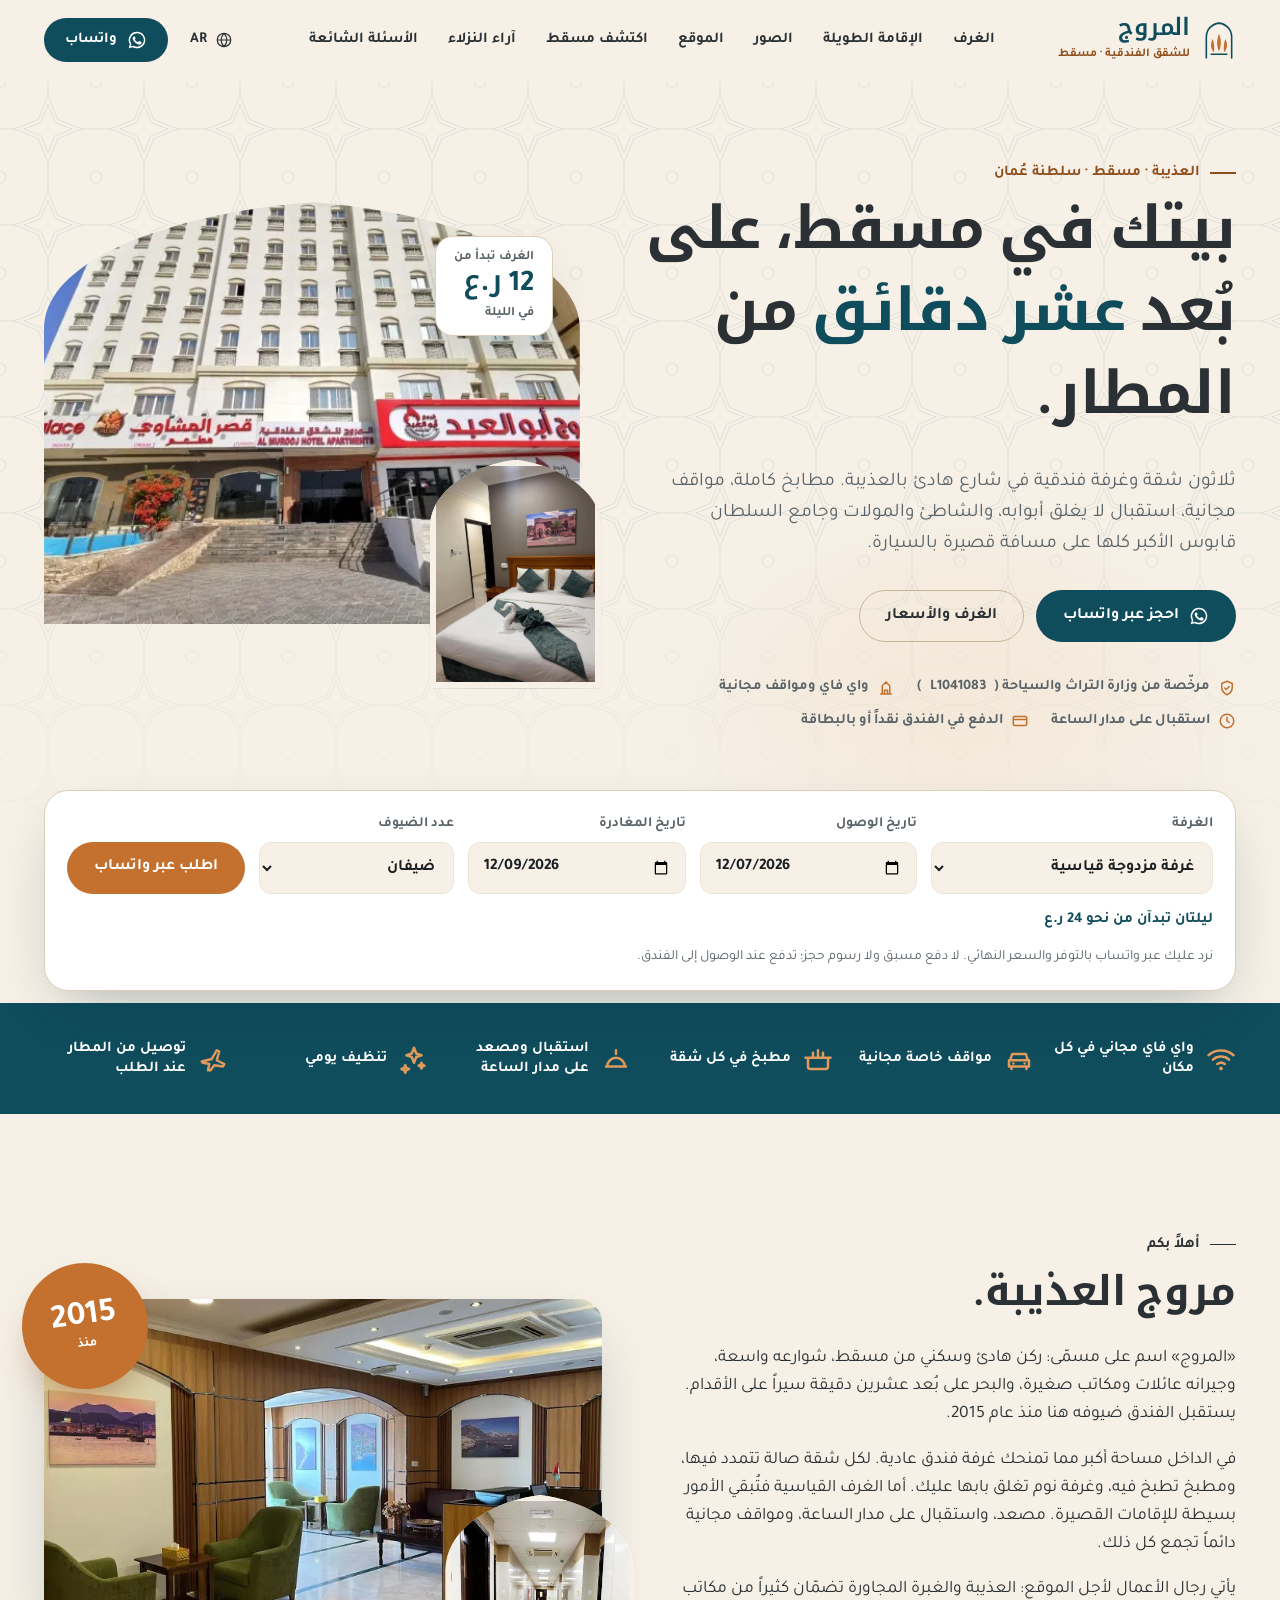
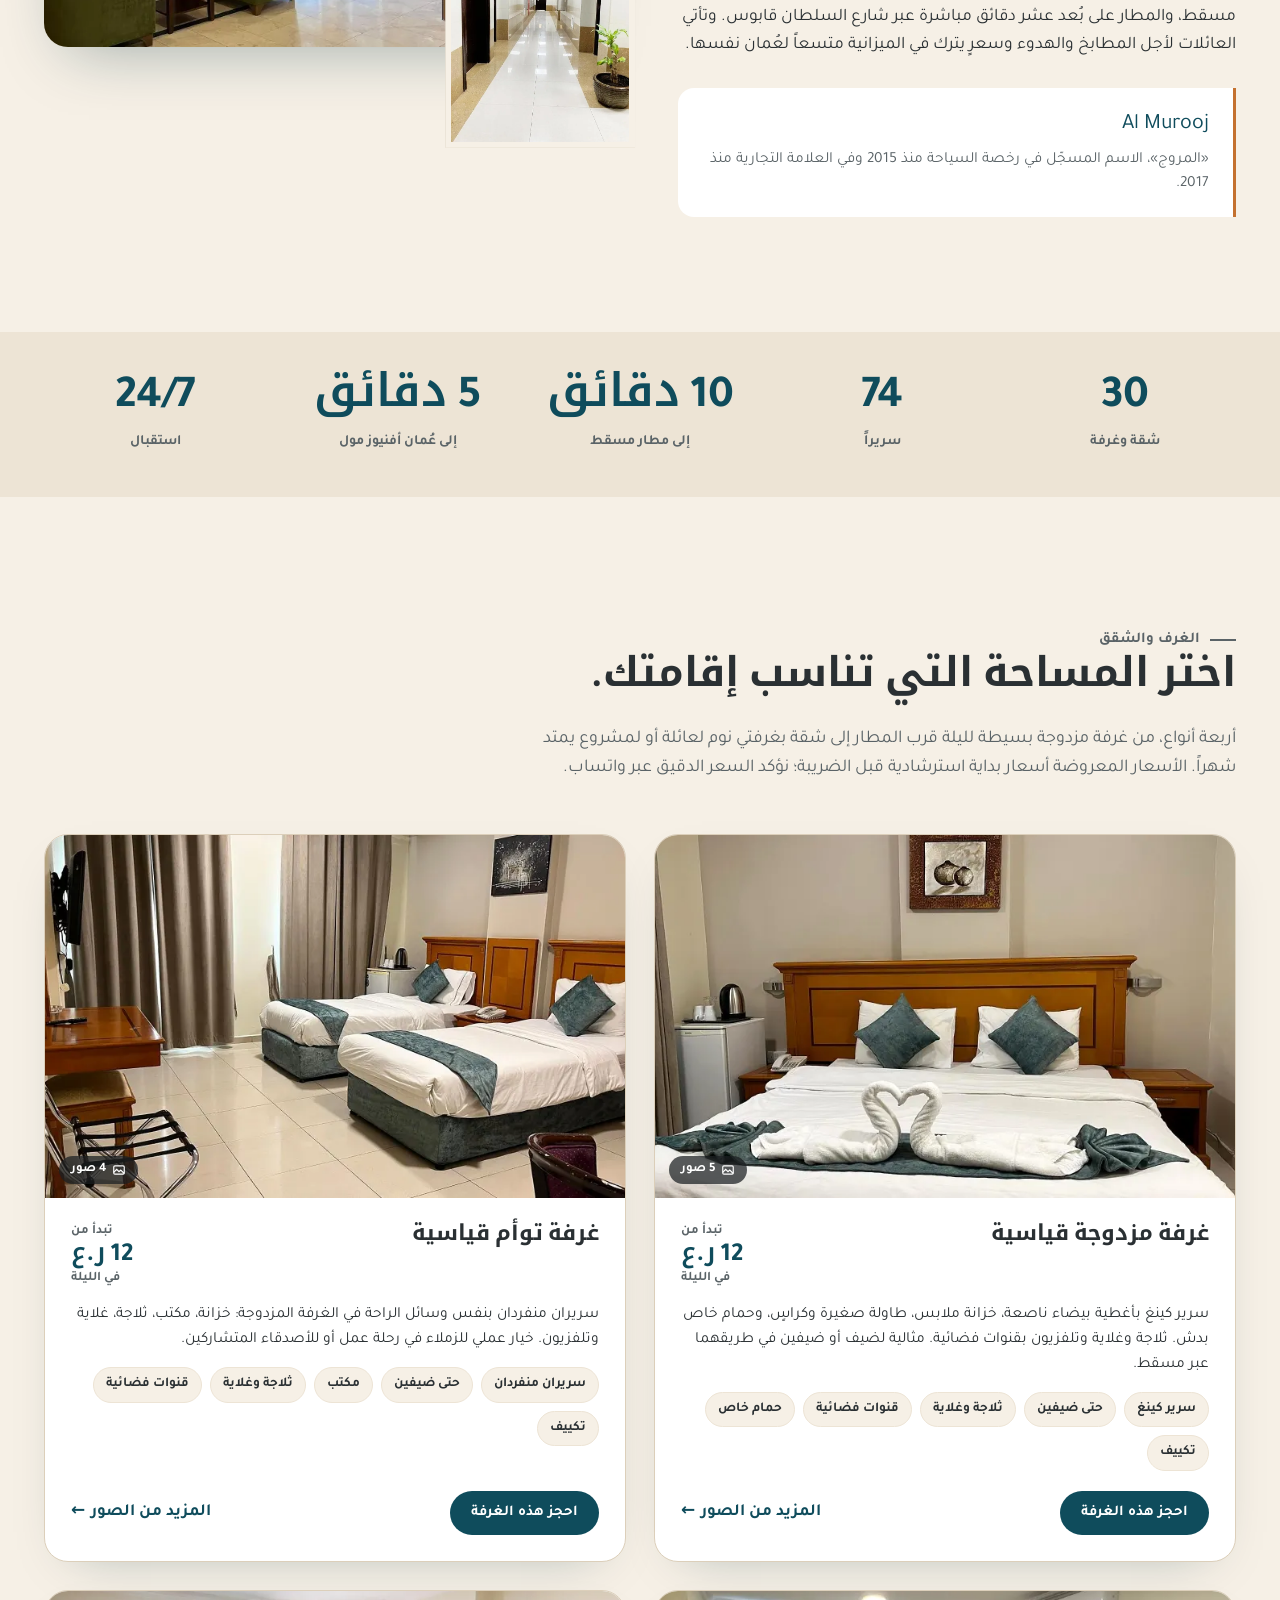
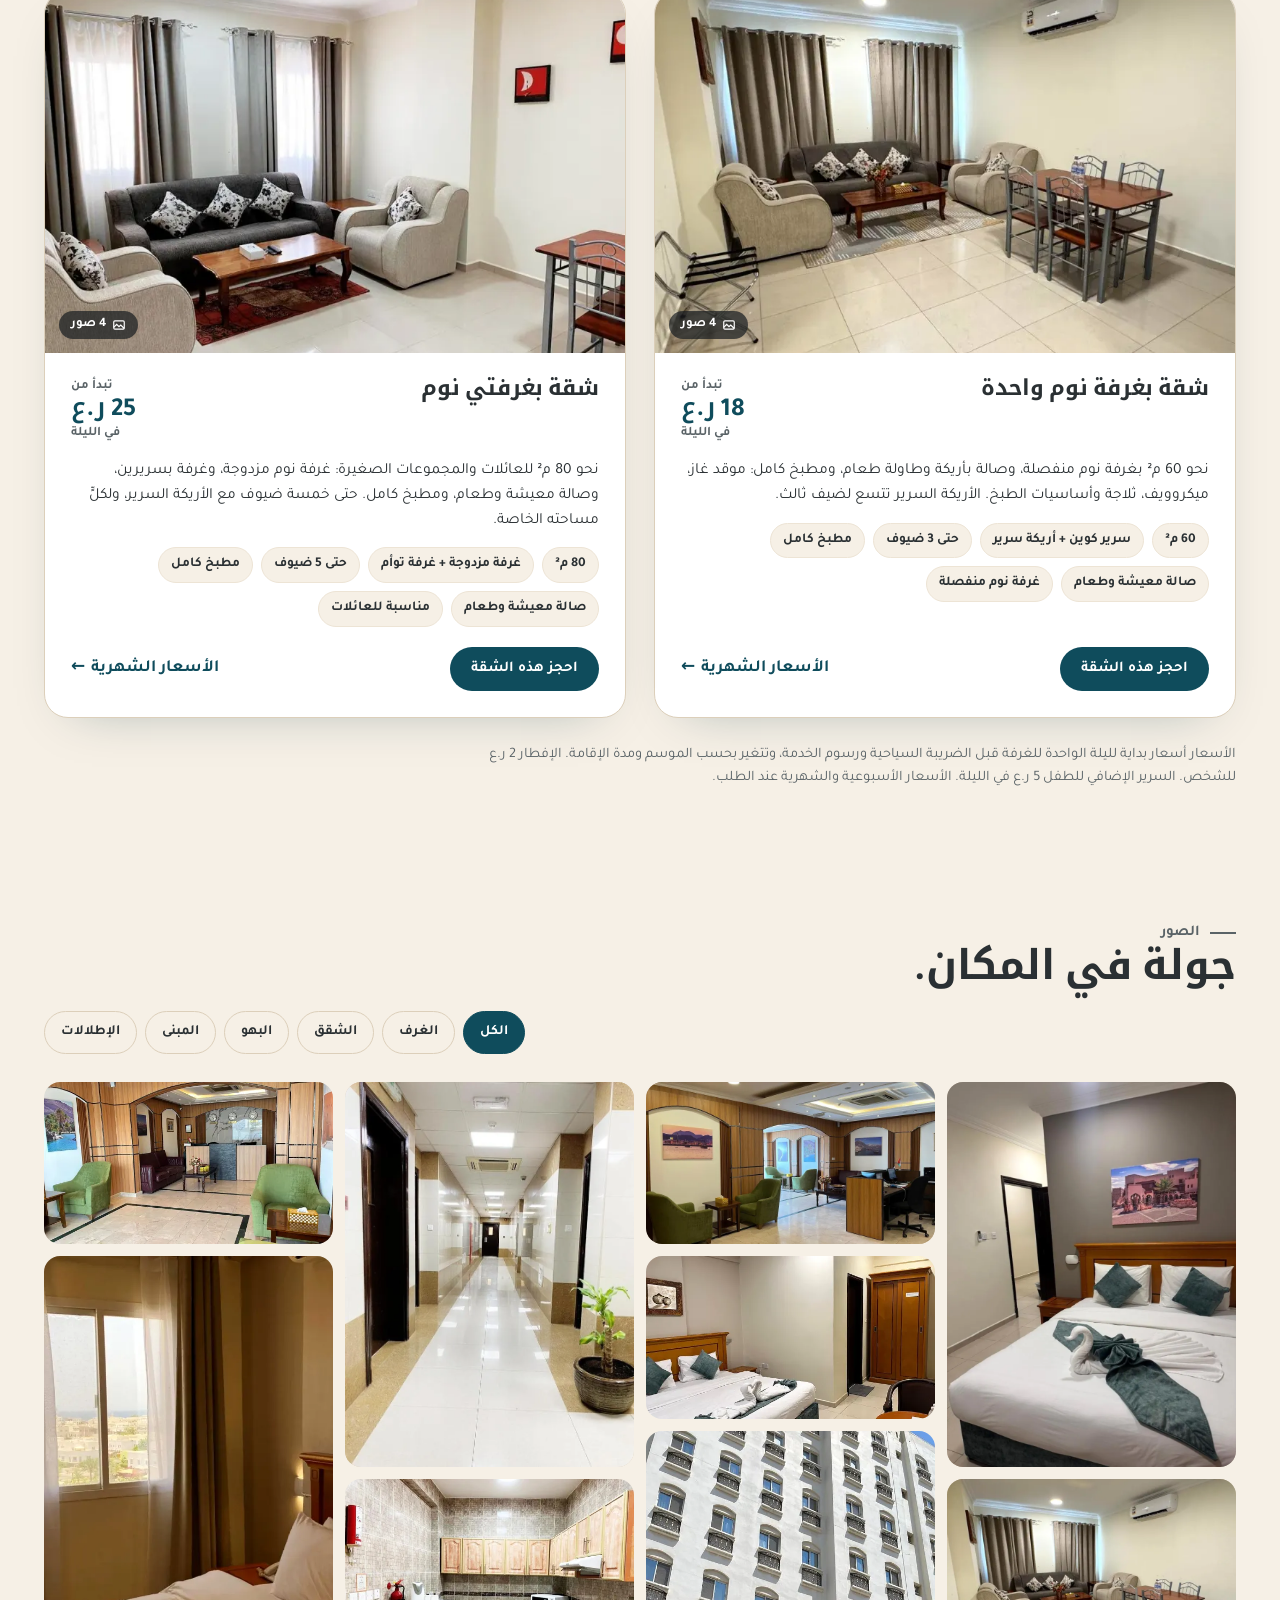
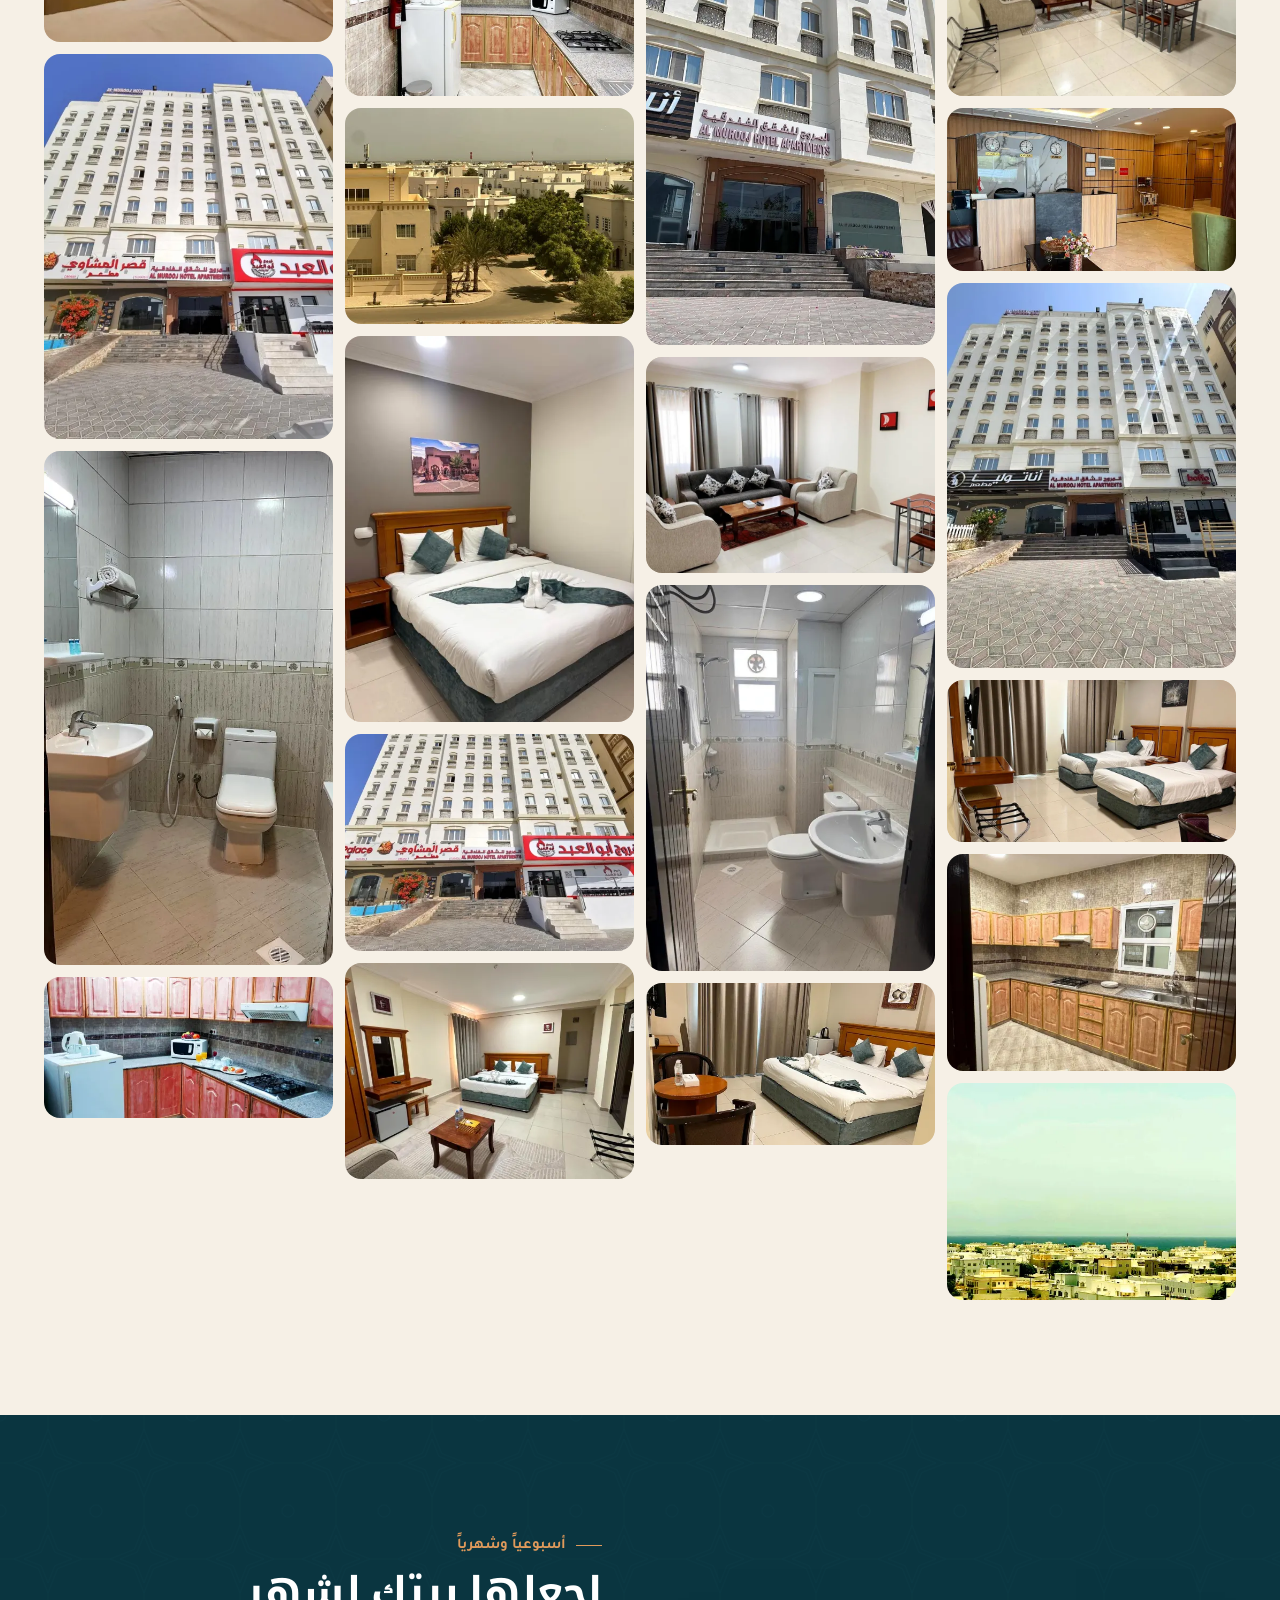
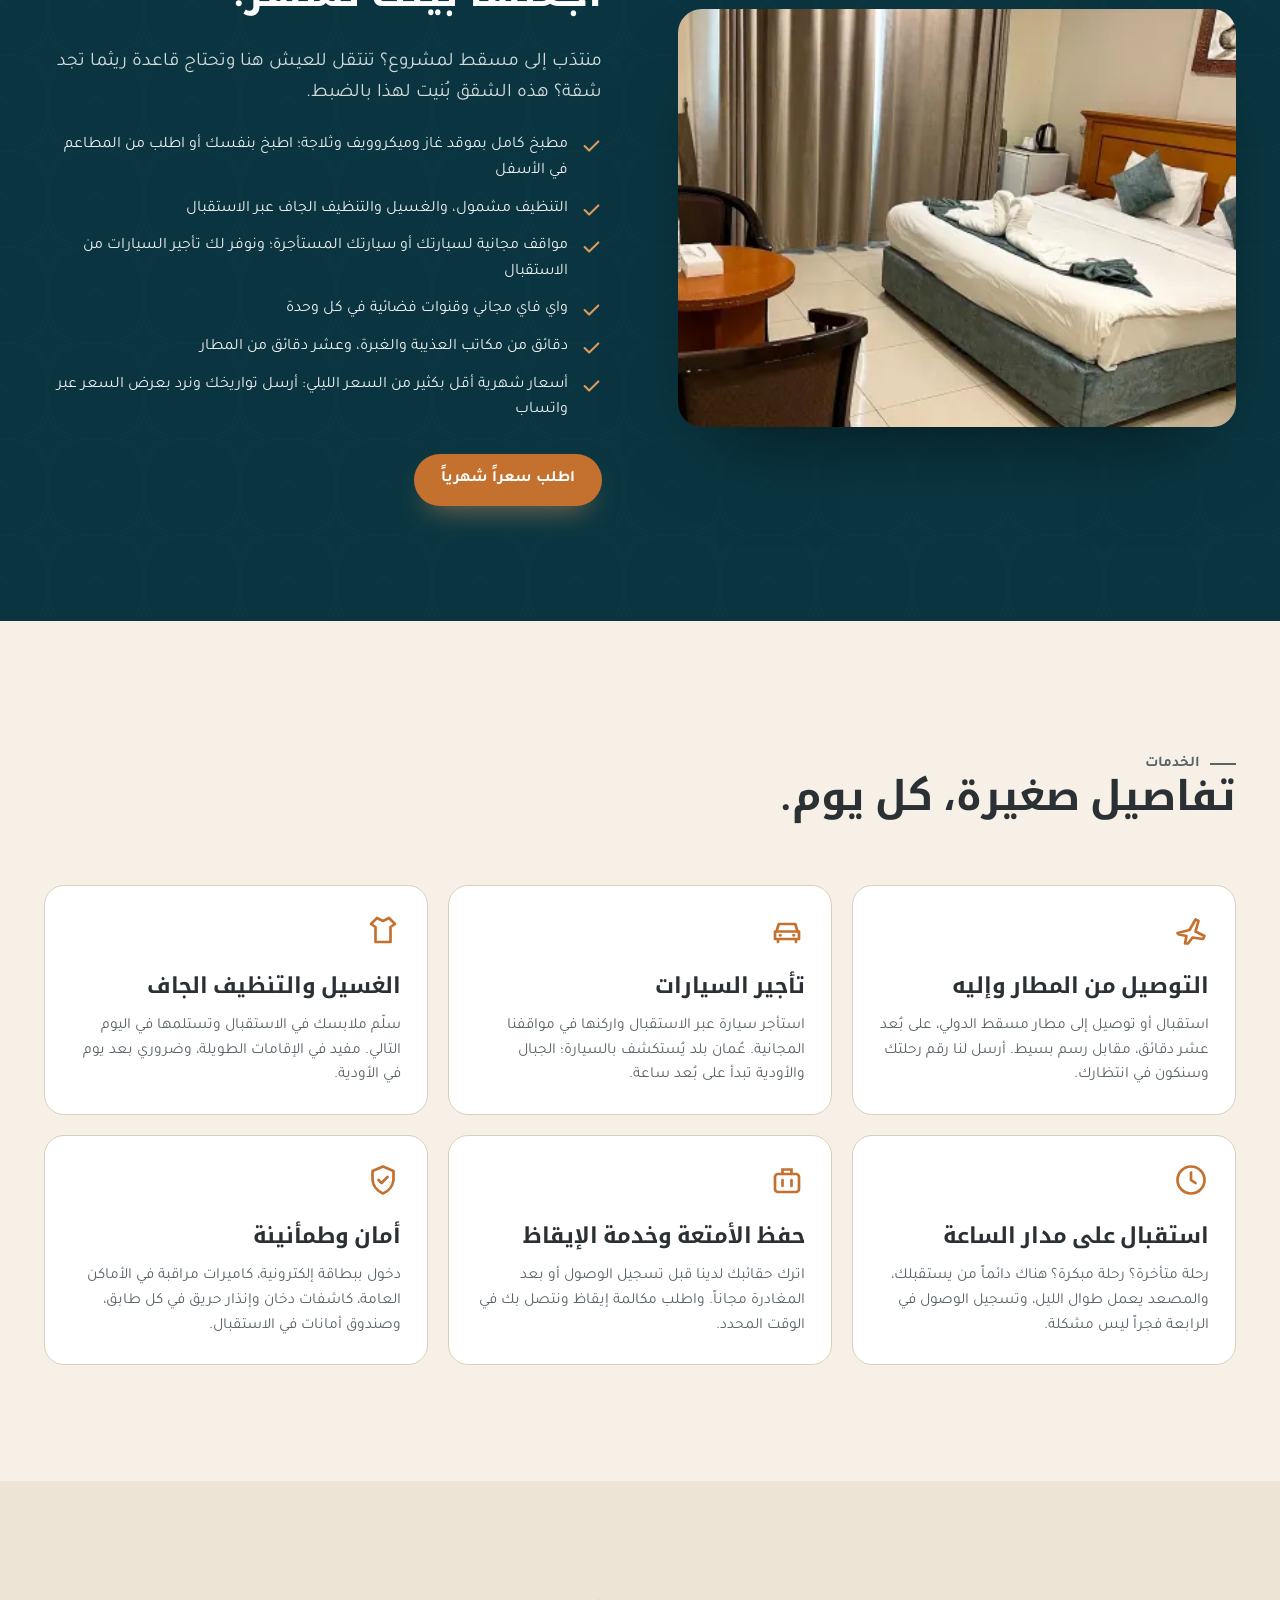
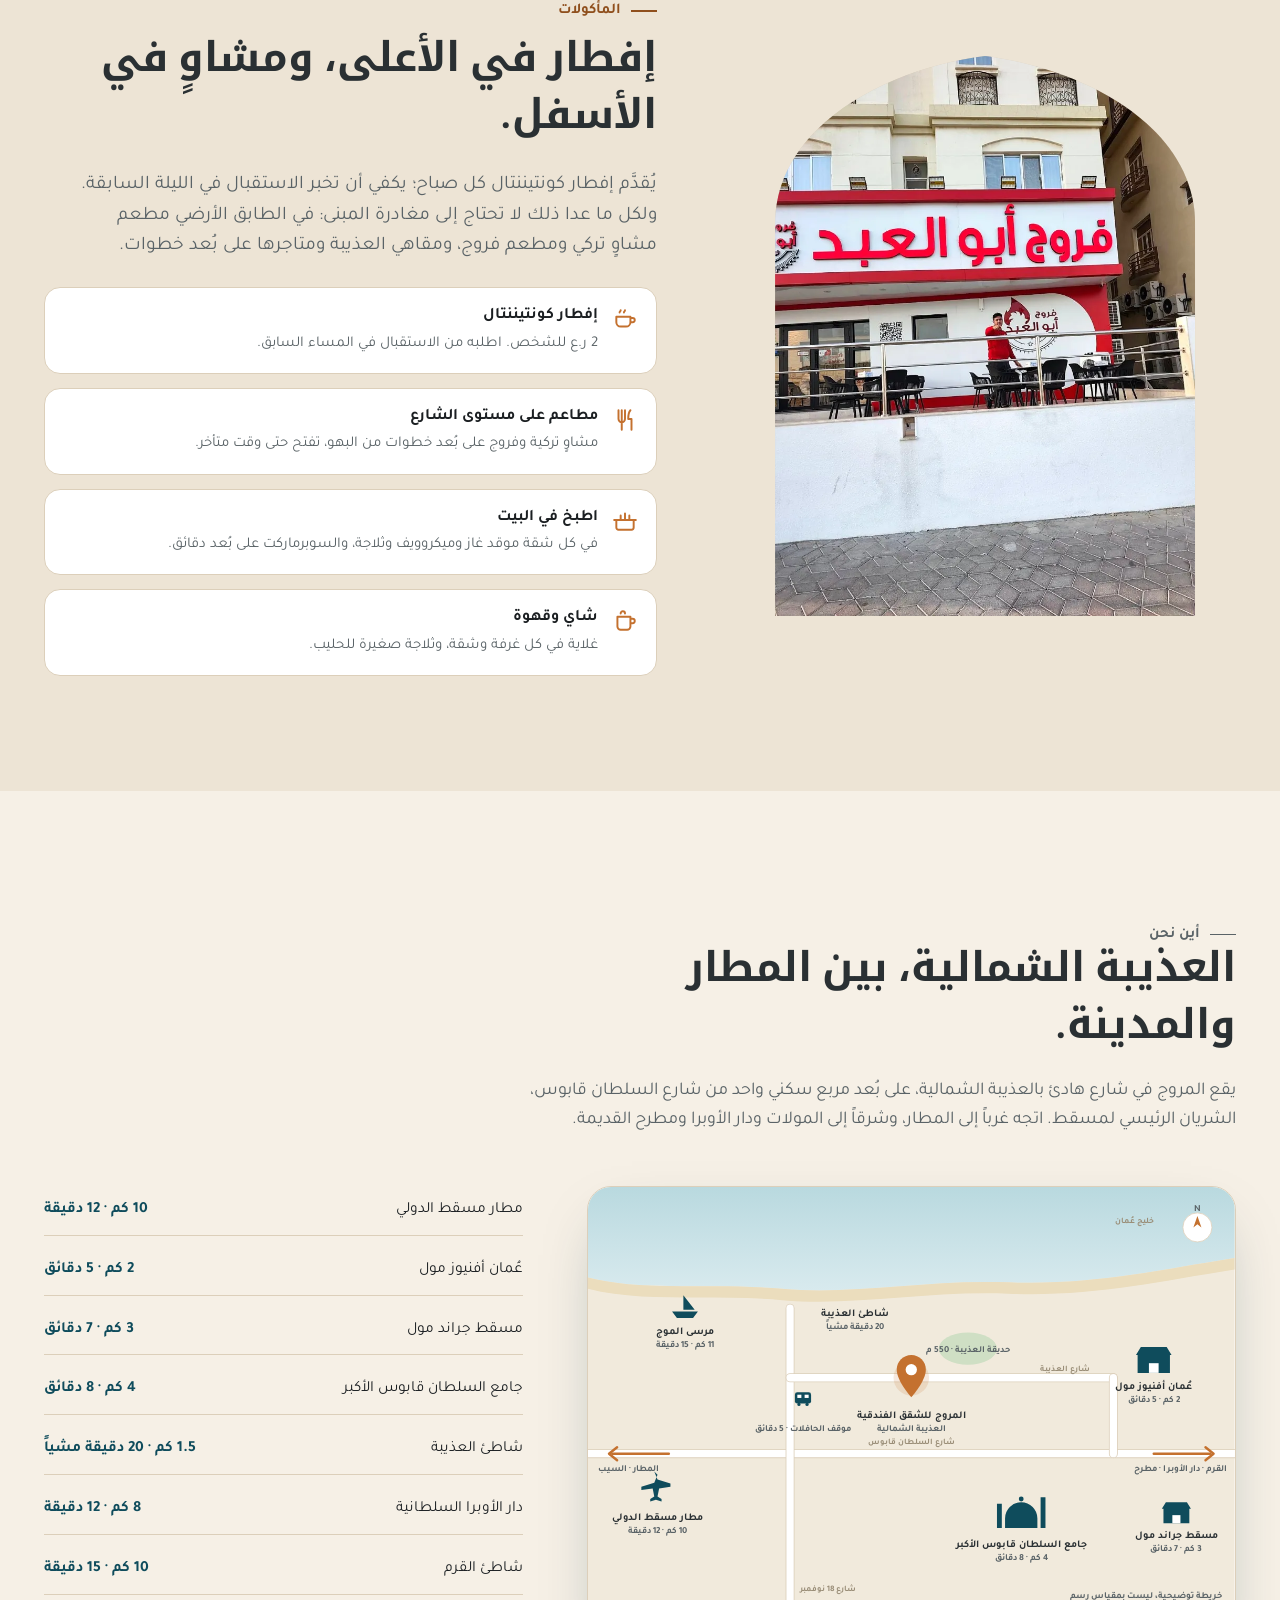
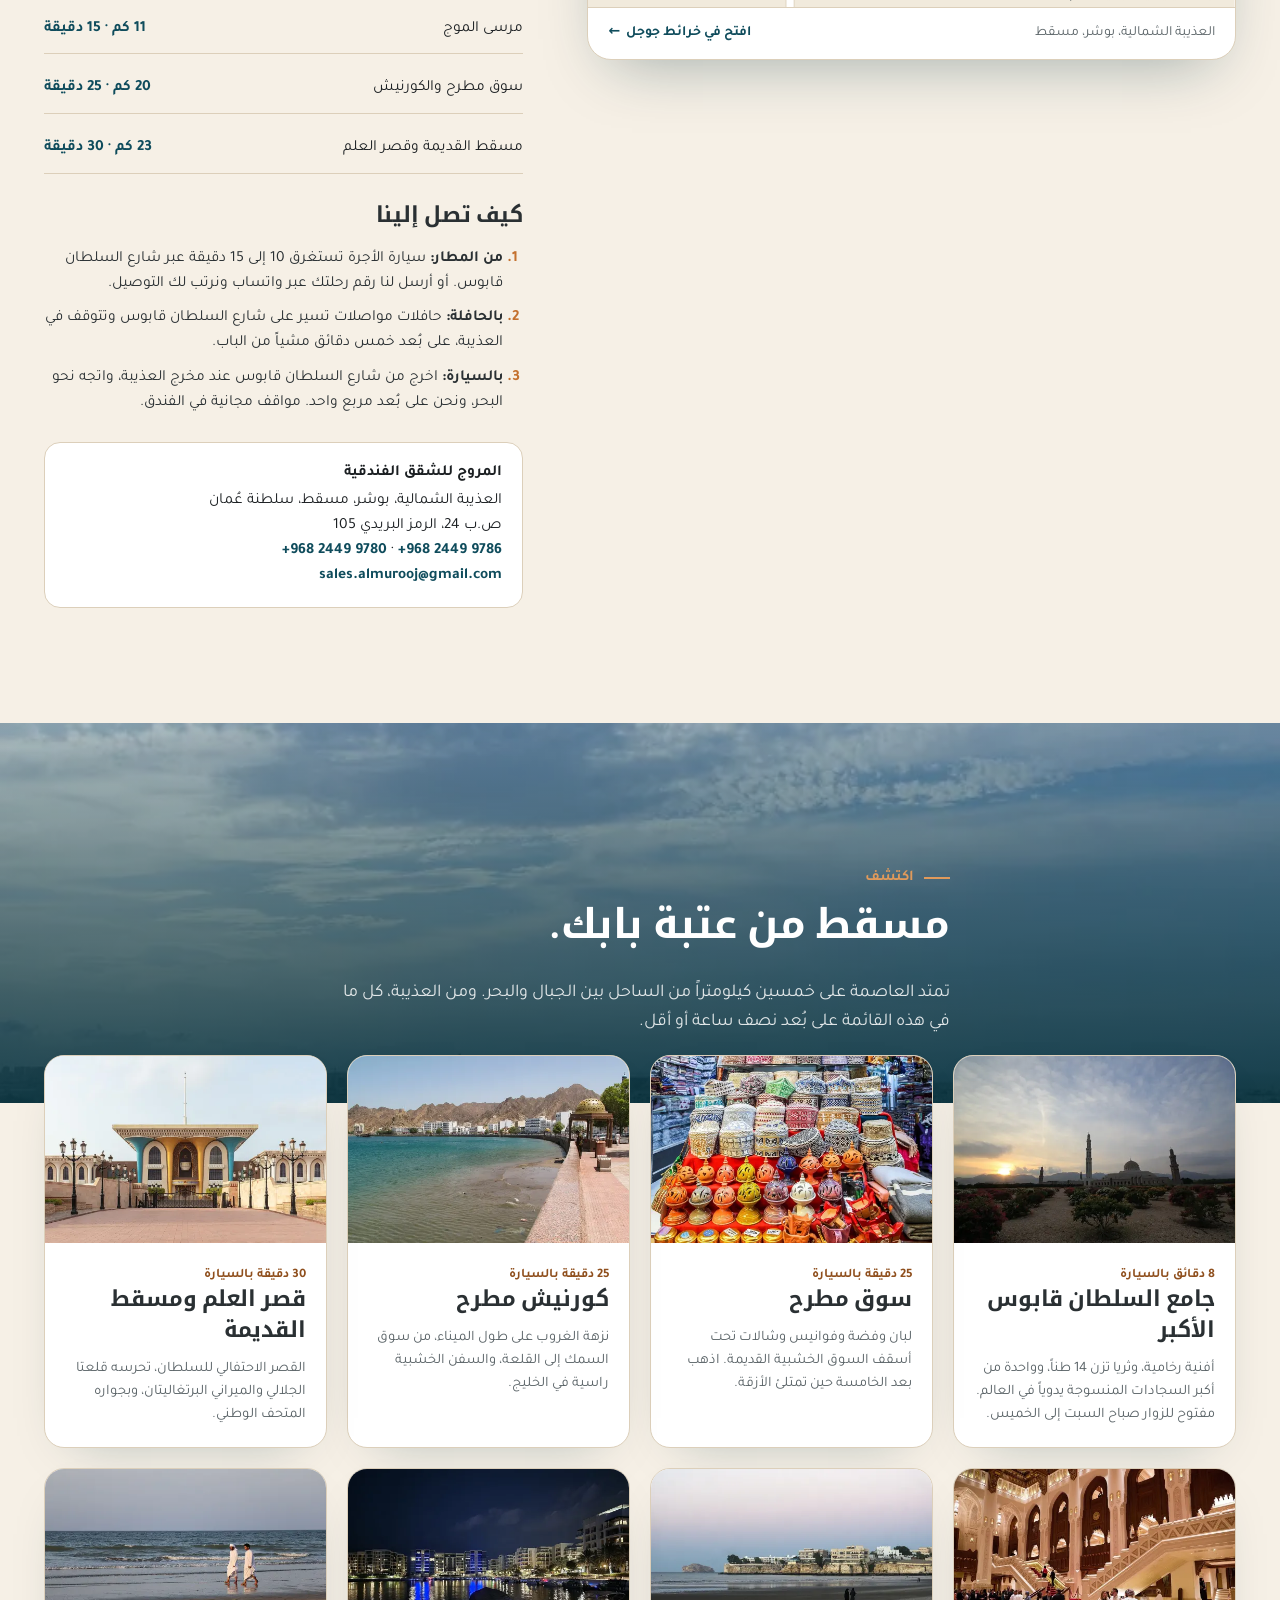
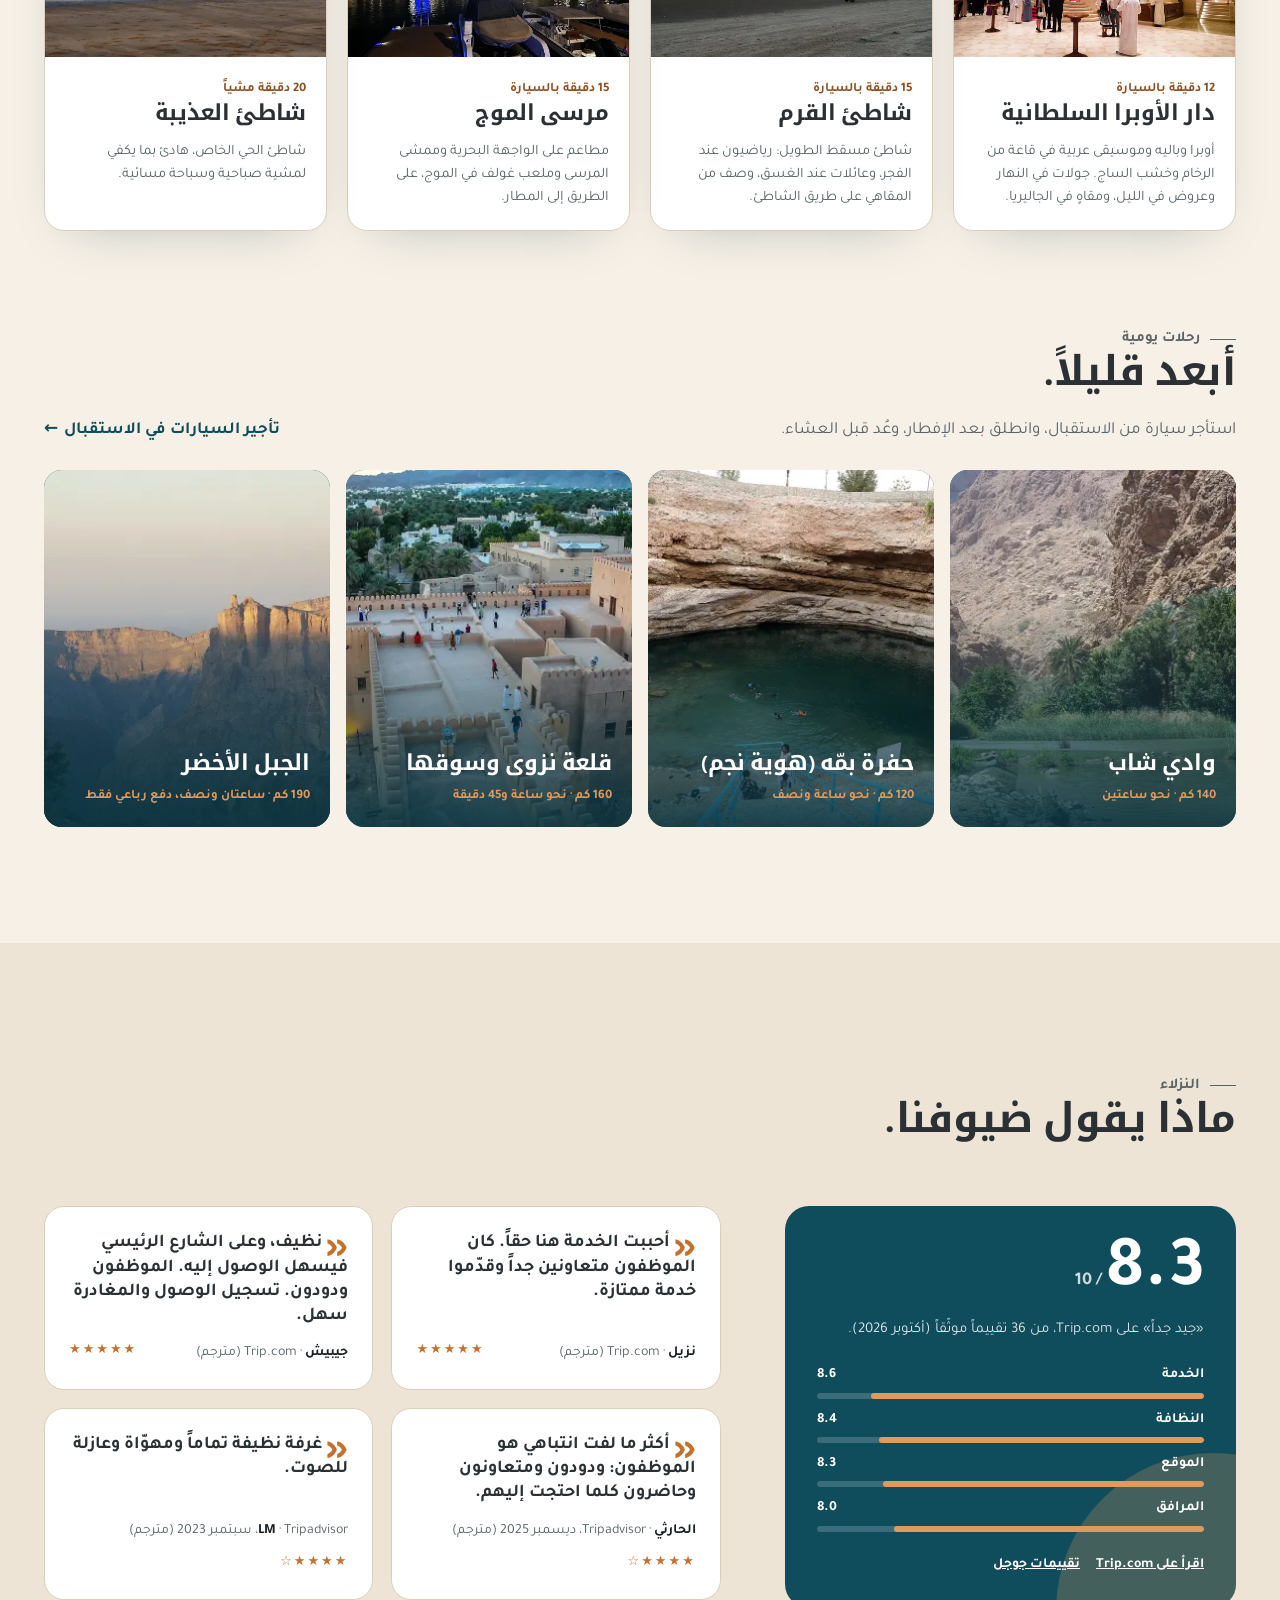
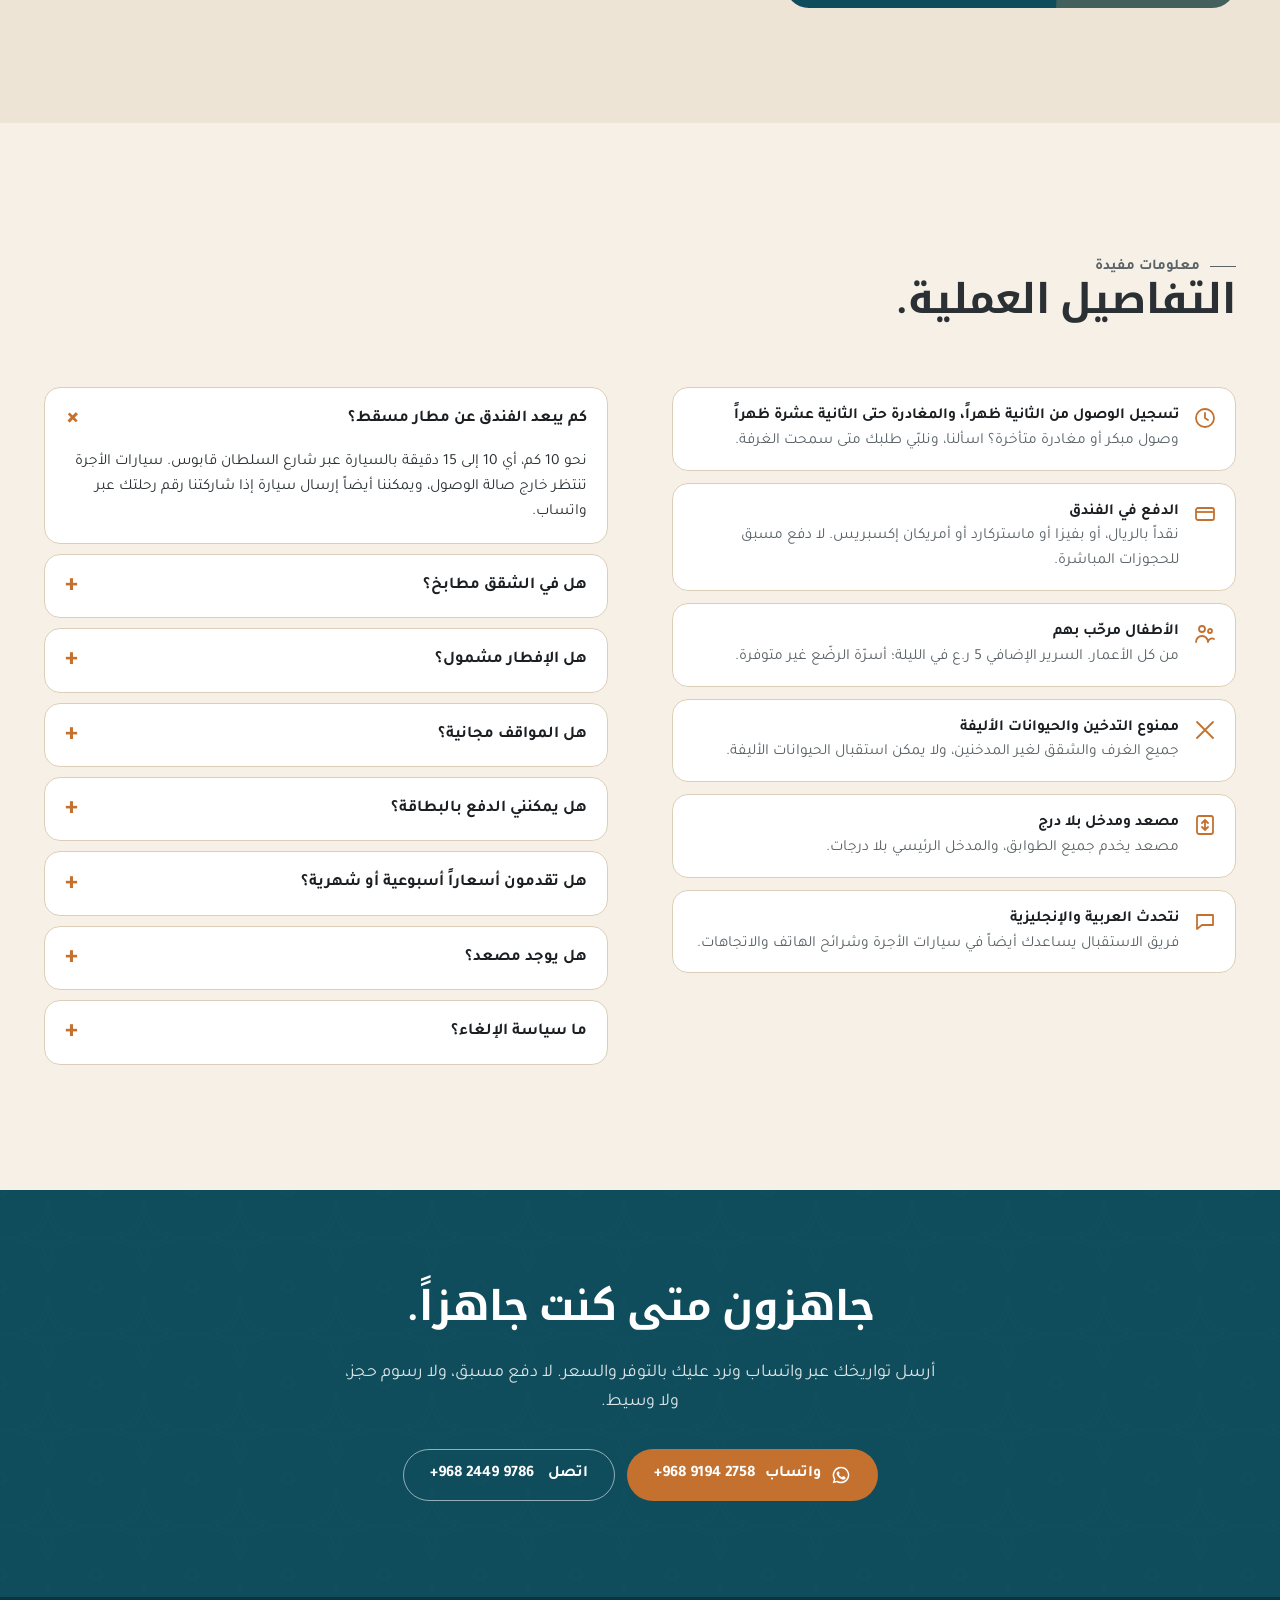
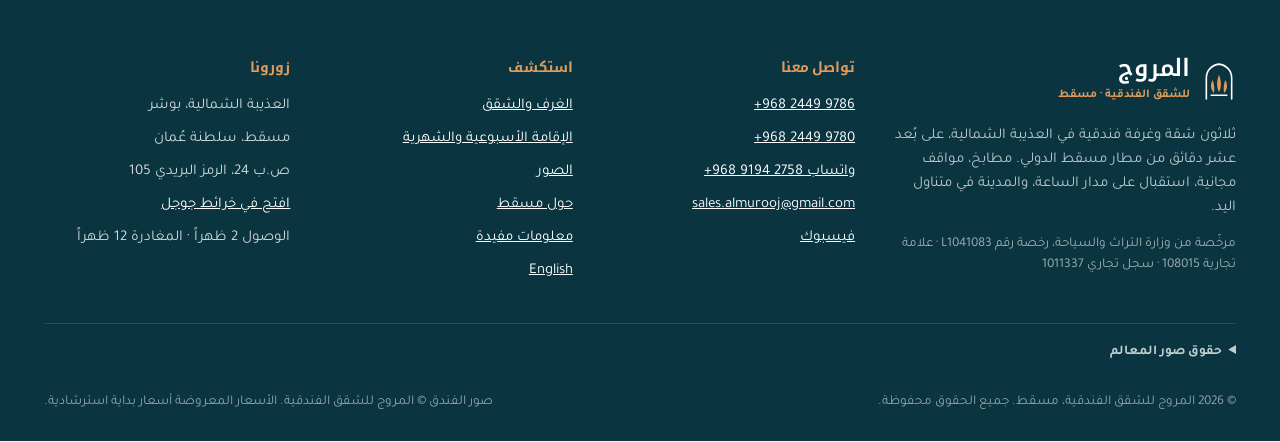
==== commit 1eb19074: "Hero: use the owner's chosen street photo as the main image The hotel asked on WhatsApp for the stre" ====
--- a/ar/index.html
+++ b/ar/index.html
@@ -246,7 +246,7 @@
       </ul>
     </div>
     <div class="hero-art reveal in">
-      <figure class="hero-arch arch"><img srcset="../assets/img/photos/exterior-facade-540.webp 540w, ../assets/img/photos/exterior-facade-800.webp 800w, ../assets/img/photos/exterior-facade-1080.webp 900w" sizes="(max-width:860px) 100vw, 40vw" src="../assets/img/photos/exterior-facade.jpg" alt="واجهة المروج للشقق الفندقية البيضاء بنوافذها المقوّسة تحت سماء مسقط الزرقاء" width="900" height="1600" fetchpriority="high"></figure>
+      <figure class="hero-arch arch"><img srcset="../assets/img/photos/exterior-street-540.webp 540w, ../assets/img/photos/exterior-street-800.webp 800w, ../assets/img/photos/exterior-street-1080.webp 1080w" sizes="(max-width:860px) 100vw, 40vw" src="../assets/img/photos/exterior-street.jpg" alt="المروج للشقق الفندقية من الشارع: المبنى الأبيض بنوافذه المقوّسة ودرج المدخل والمطاعم في الطابق الأرضي تحت سماء زرقاء" width="1280" height="960" fetchpriority="high"></figure>
       <figure class="hero-arch-sm arch"><img srcset="../assets/img/photos/room-double-3-540.webp 540w, ../assets/img/photos/room-double-3-800.webp 800w, ../assets/img/photos/room-double-3-1080.webp 960w" sizes="(max-width:860px) 100vw, 40vw" src="../assets/img/photos/room-double-3.jpg" alt="غرفة مزدوجة بسرير كينغ ووسائد فيروزية ومنشفة مطوية على شكل بجعة" width="960" height="1280" loading="lazy"></figure>
       <div class="hero-badge"><span class="badge-k">الغرف تبدأ من</span><span class="badge-v">12 ر.ع</span><span class="badge-k">في الليلة</span></div>
     </div>
--- a/assets/css/style.css
+++ b/assets/css/style.css
@@ -119,12 +119,12 @@
 .trust{list-style:none;margin:0;padding:0;display:flex;flex-wrap:wrap;gap:10px 22px;font-size:14.5px;color:var(--muted);font-weight:600}
 .trust li{display:inline-flex;align-items:center;gap:8px}
 .trust svg{width:18px;height:18px;color:var(--copper)}
-.hero-art{position:relative;min-height:520px}
+.hero-art{position:relative;padding-bottom:12%}
 .arch{clip-path:url(#arch)}
-.hero-arch{margin:0;position:absolute;inset-inline-end:0;top:0;width:72%;aspect-ratio:3/4.4;background:var(--stone)}
+.hero-arch{margin:0;position:relative;width:100%;aspect-ratio:4/3.15;background:var(--stone)}
 .hero-arch img,.hero-arch-sm img{width:100%;height:100%;object-fit:cover}
-.hero-arch-sm{margin:0;position:absolute;inset-inline-start:0;bottom:-6%;width:40%;aspect-ratio:3/4;box-shadow:0 30px 60px -20px rgba(10,53,64,.45);border:6px solid var(--sand);background:var(--stone)}
-.hero-badge{position:absolute;inset-inline-start:6%;top:10%;background:#fff;border-radius:18px;padding:14px 18px;box-shadow:var(--shadow);display:flex;flex-direction:column;line-height:1.1;border:1px solid var(--stone)}
+.hero-arch-sm{margin:0;position:absolute;inset-inline-start:-4%;bottom:0;width:32%;aspect-ratio:3/4;box-shadow:0 30px 60px -20px rgba(10,53,64,.45);border:6px solid var(--sand);background:var(--stone)}
+.hero-badge{position:absolute;inset-inline-start:5%;top:7%;background:#fff;border-radius:18px;padding:14px 18px;box-shadow:var(--shadow);display:flex;flex-direction:column;line-height:1.1;border:1px solid var(--stone)}
 .badge-k{font-size:12px;font-weight:700;letter-spacing:.12em;text-transform:uppercase;color:var(--muted)}
 html[lang="ar"] .badge-k{letter-spacing:0;font-size:13px}
 .badge-v{font-family:var(--display);font-size:30px;color:var(--teal);font-weight:600;margin:4px 0}
@@ -402,7 +402,7 @@
   .booking{grid-template-columns:1fr 1fr}
   .booking .btn{grid-column:1/-1}
   .hero-grid,.story-grid,.stay-grid,.dining-grid,.location-grid,.reviews-grid,.know-grid{grid-template-columns:1fr}
-  .hero-art{min-height:0;aspect-ratio:1/1;max-width:560px}
+  .hero-art{max-width:600px}
   .rooms-grid{grid-template-columns:1fr}
   .quotes{grid-template-columns:1fr}
   .glance ul{grid-template-columns:repeat(3,1fr)}
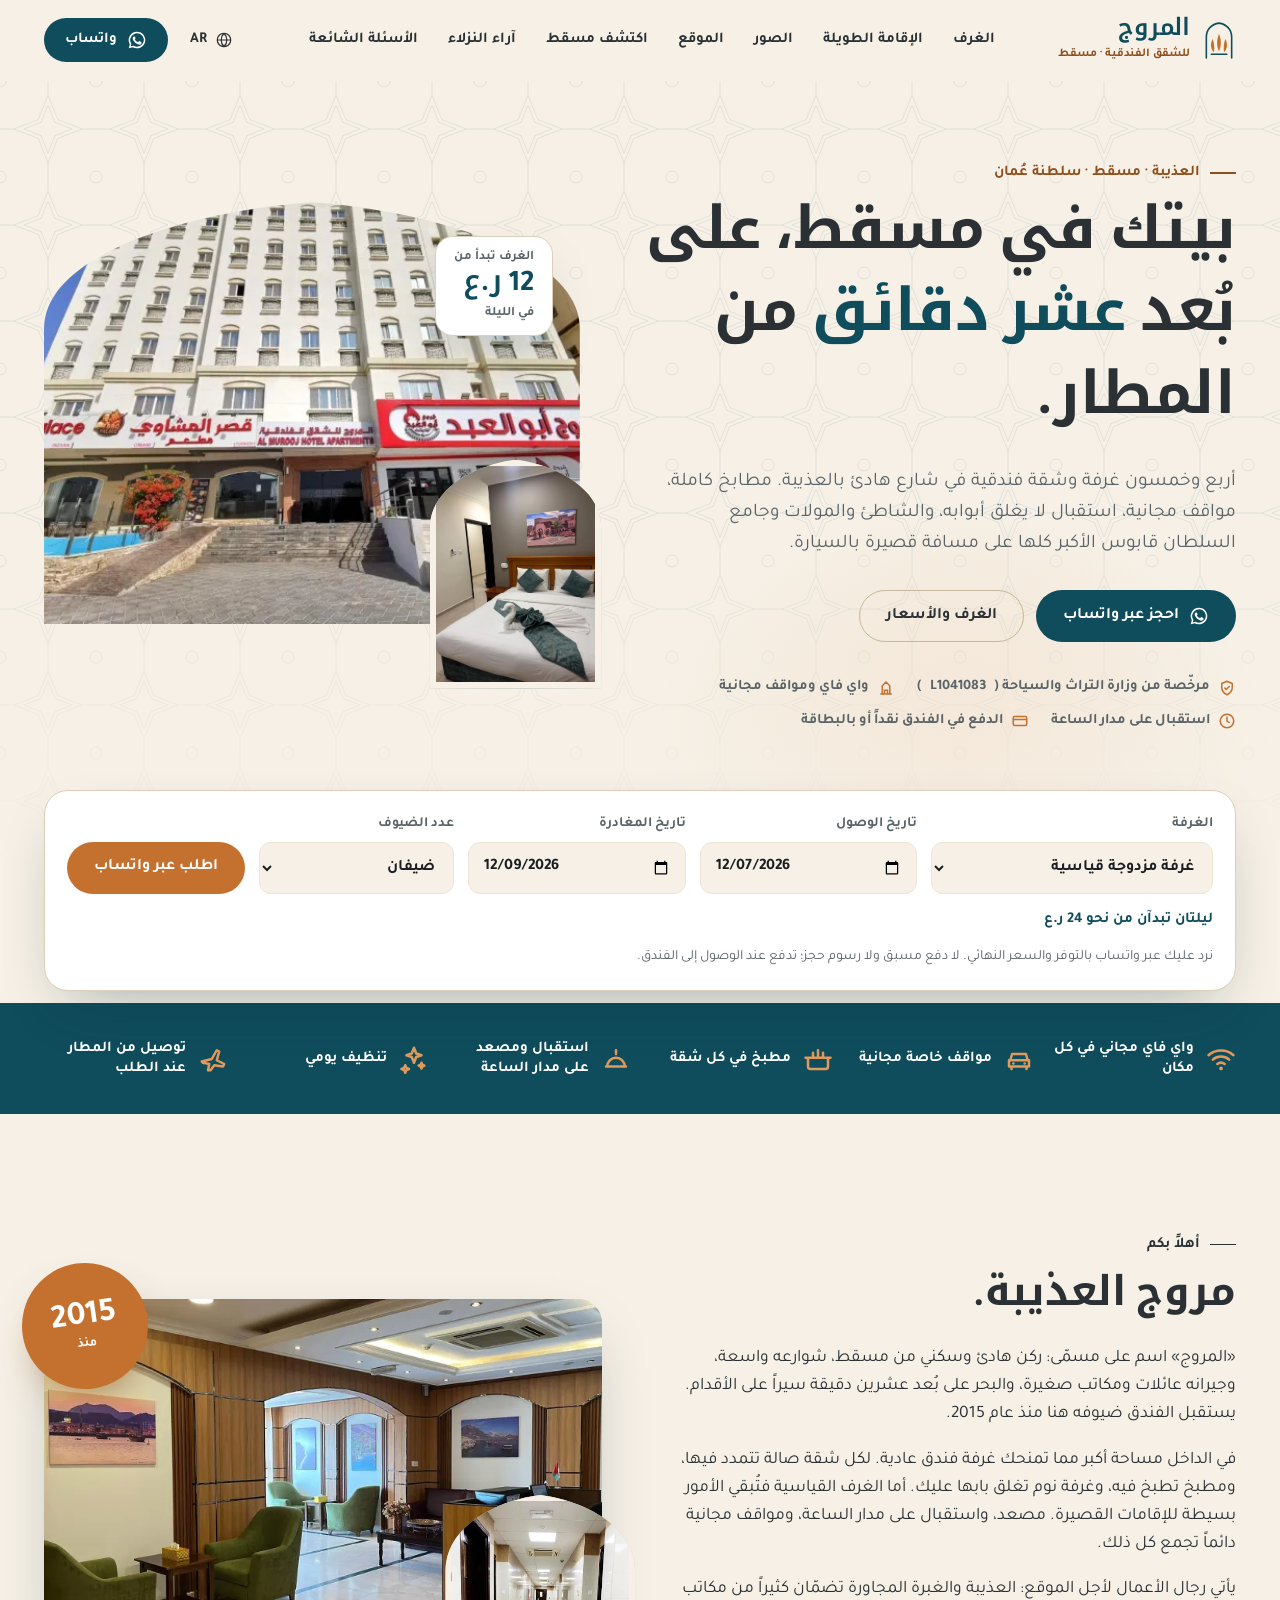
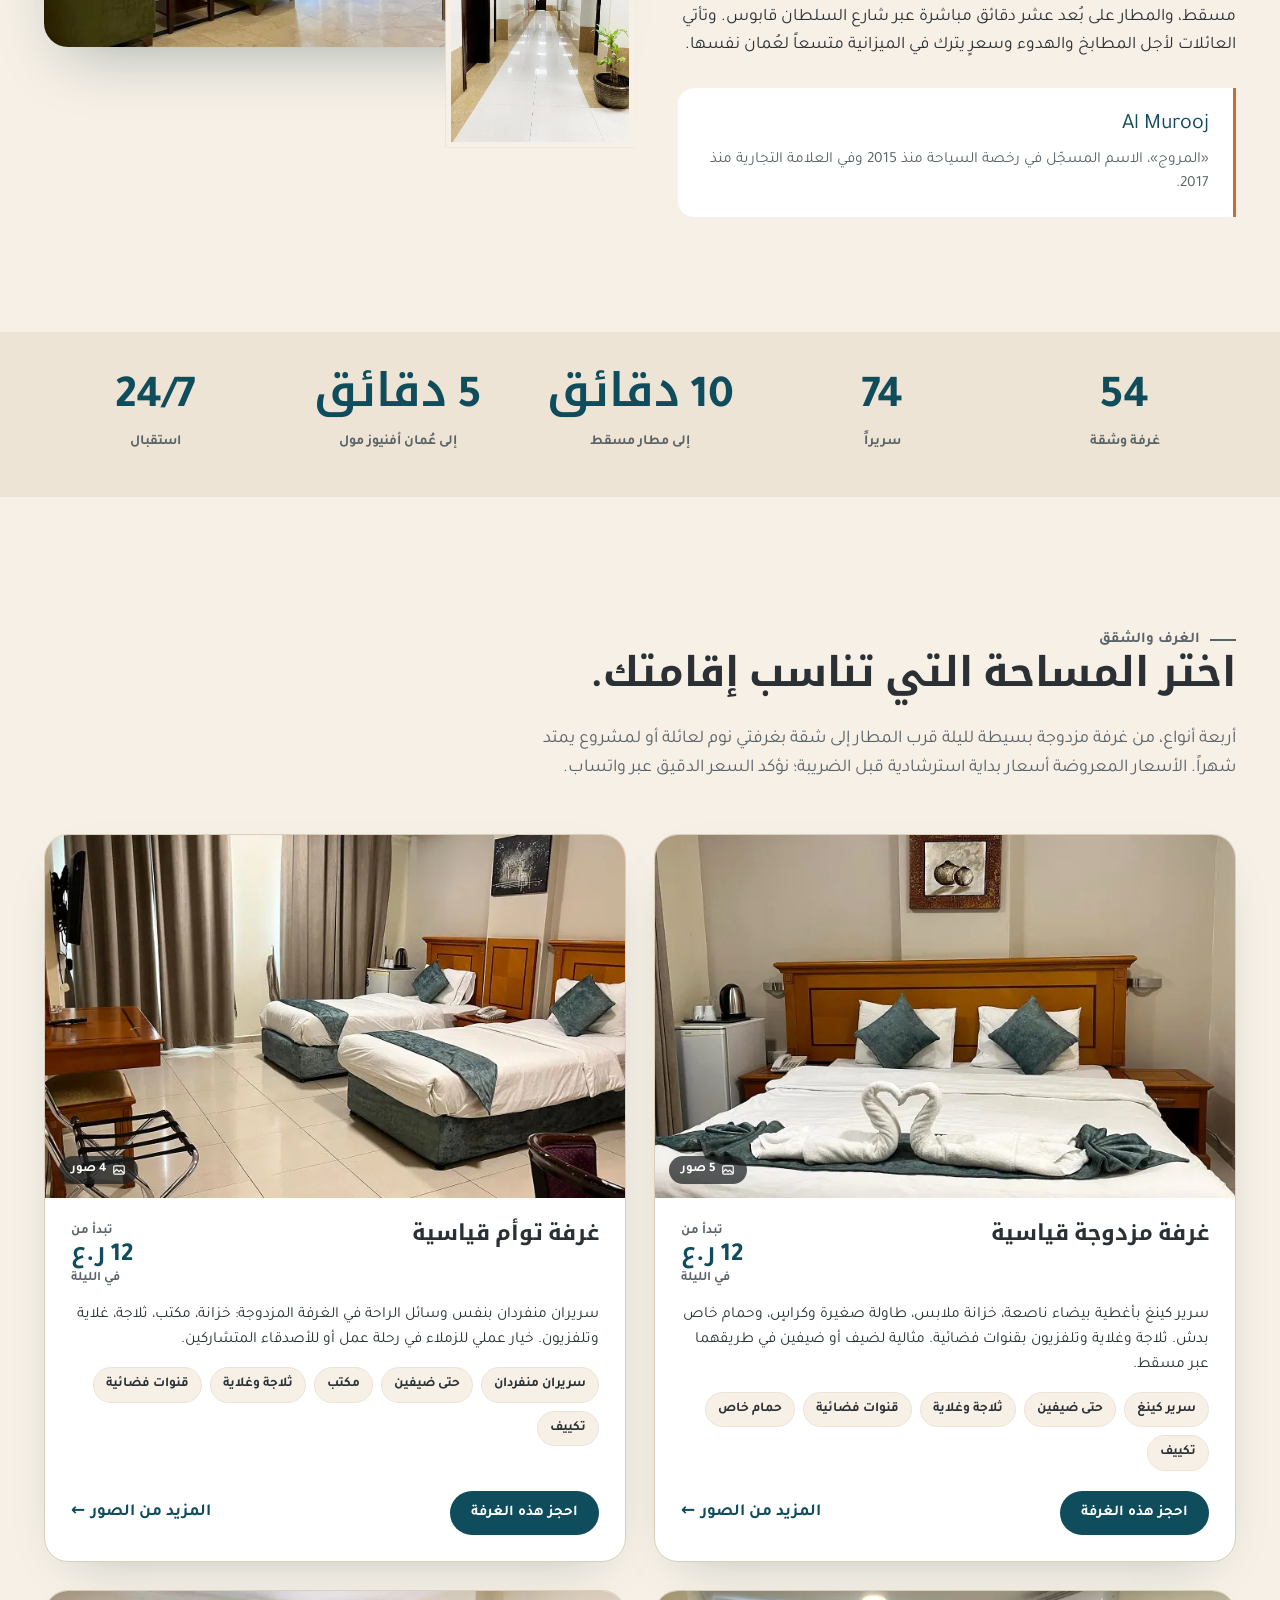
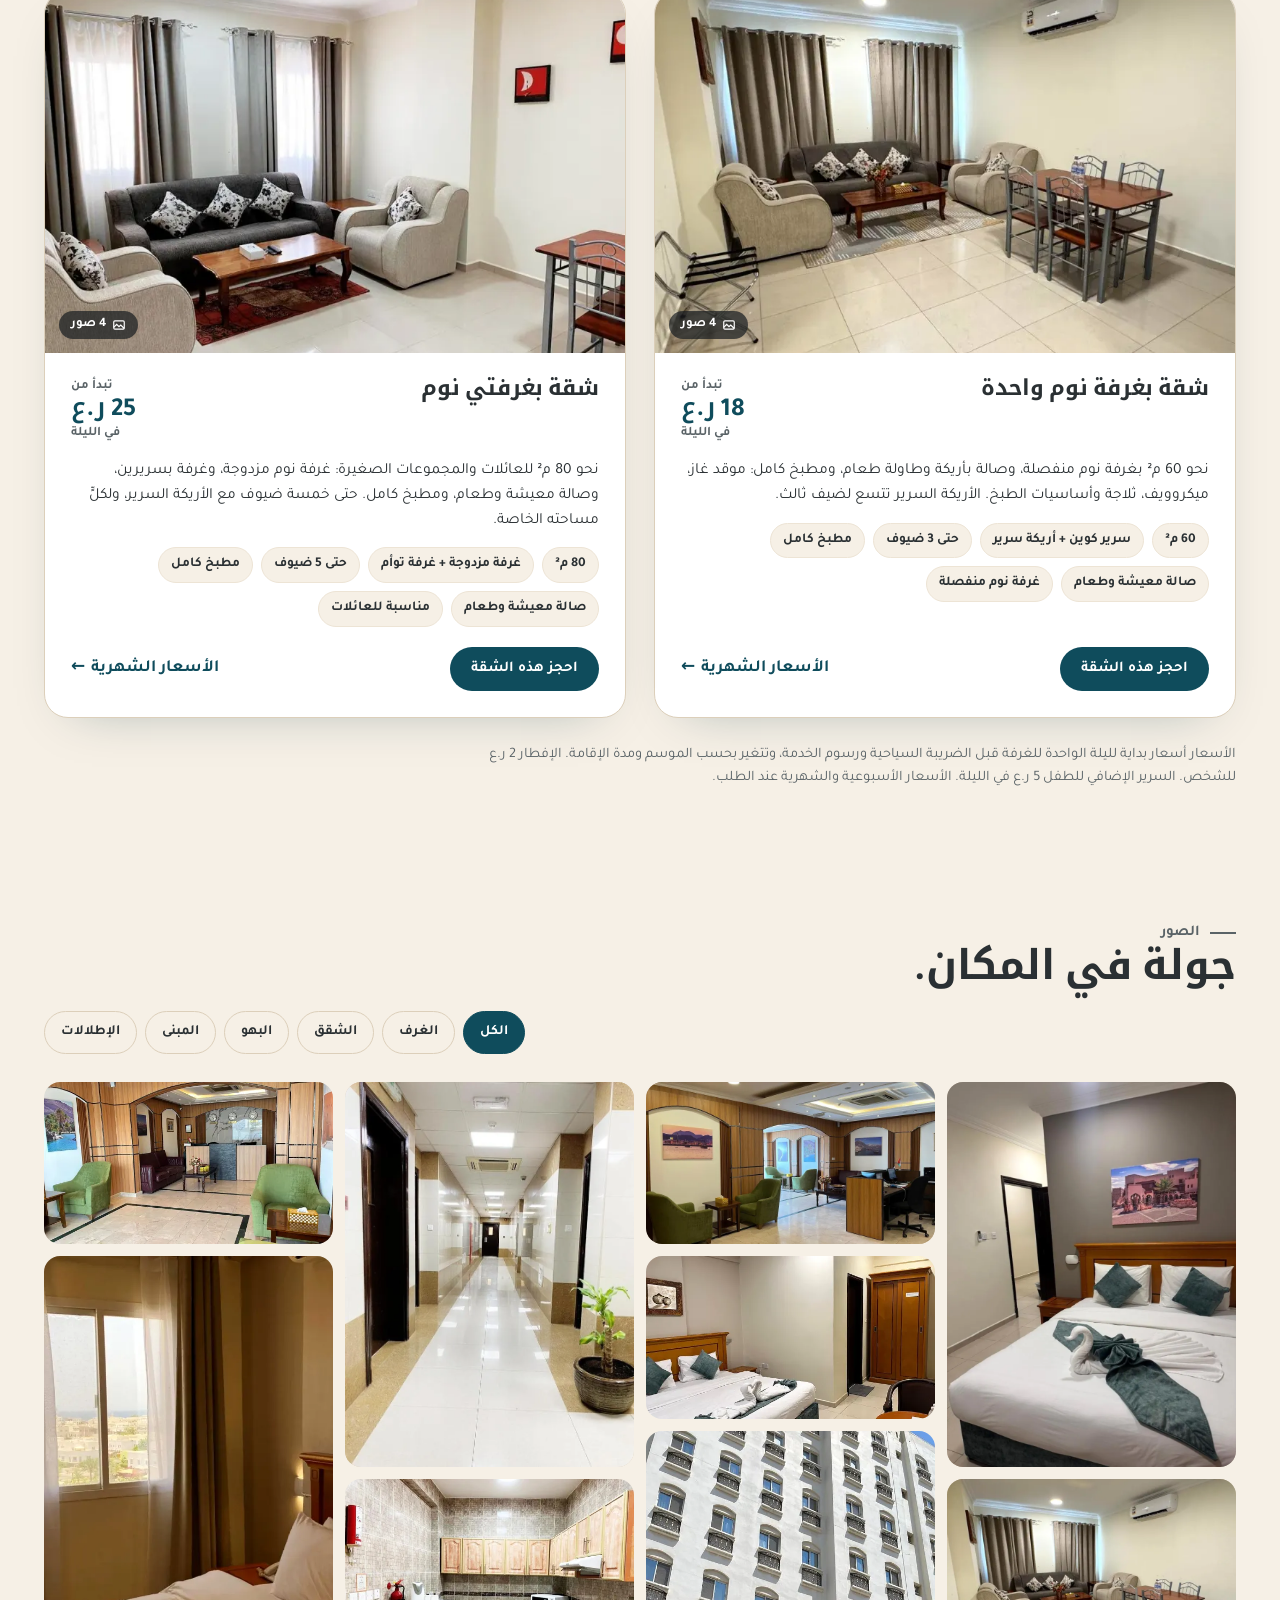
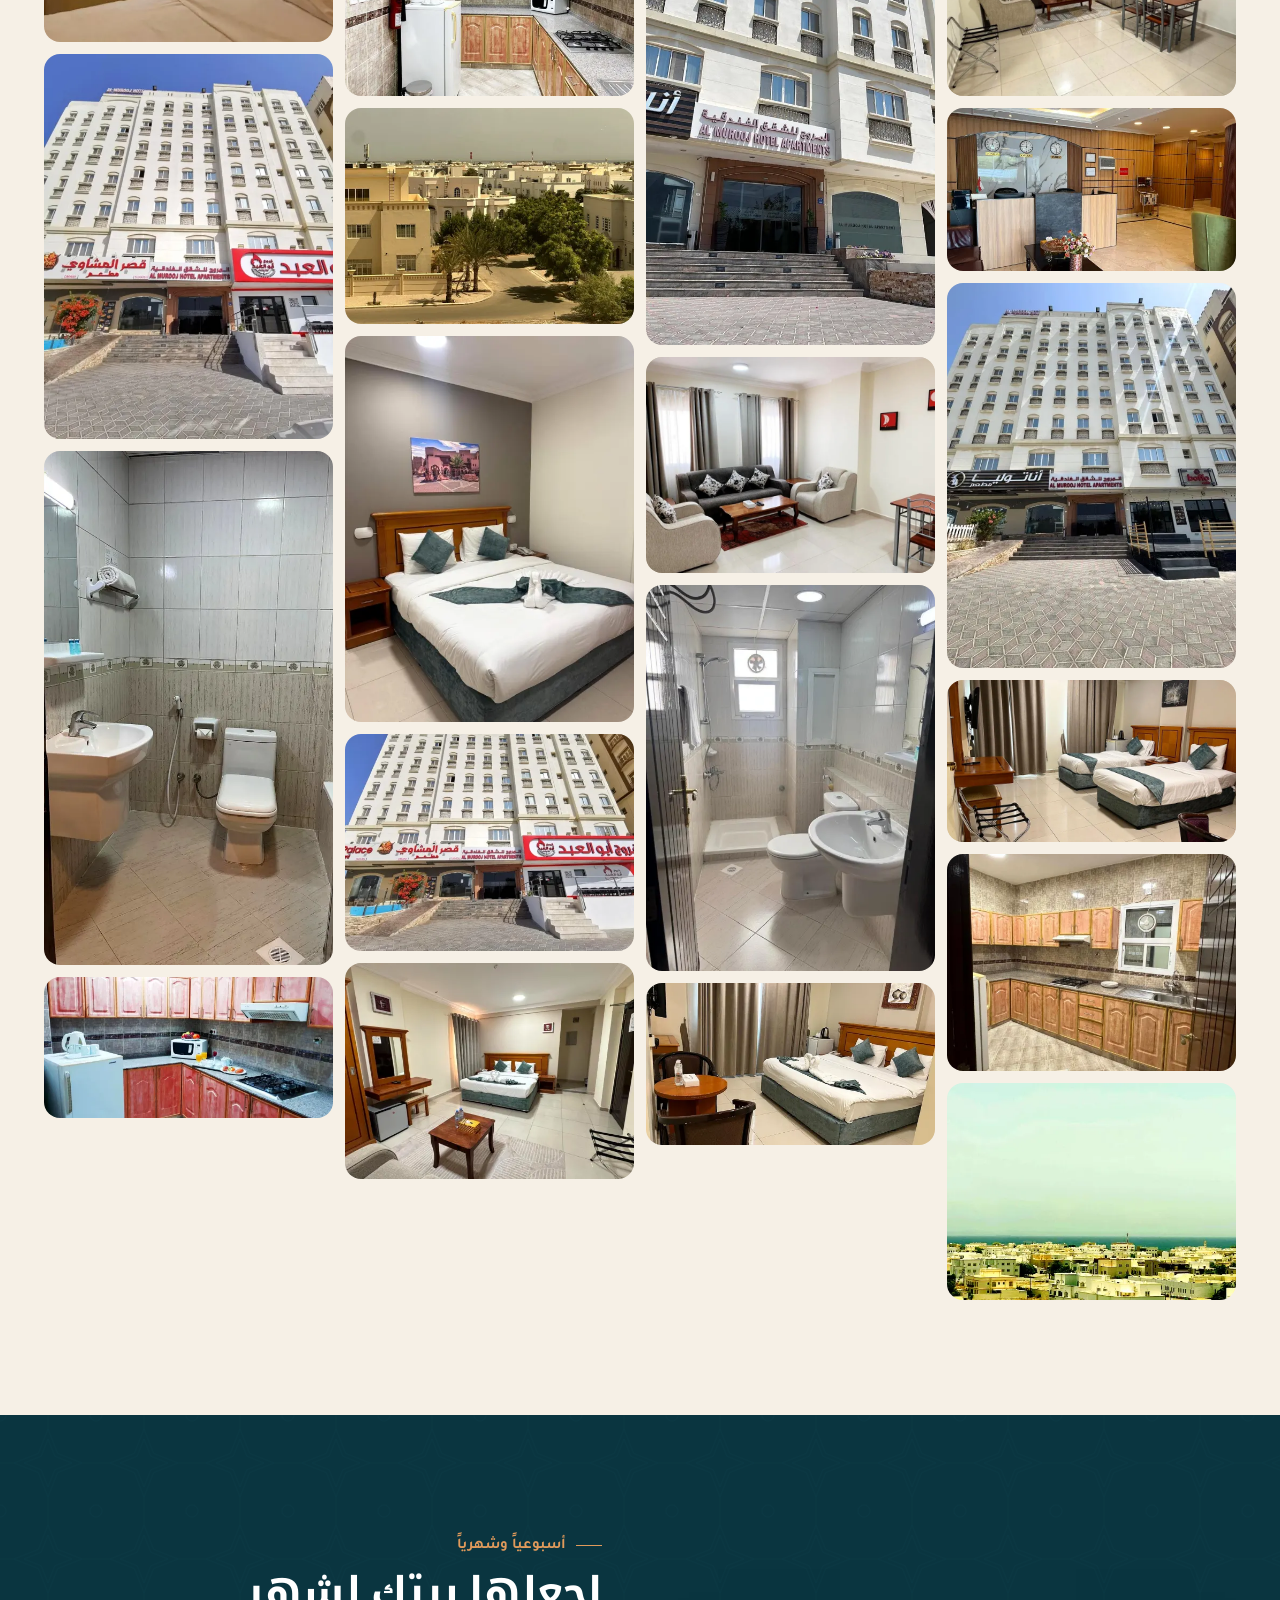
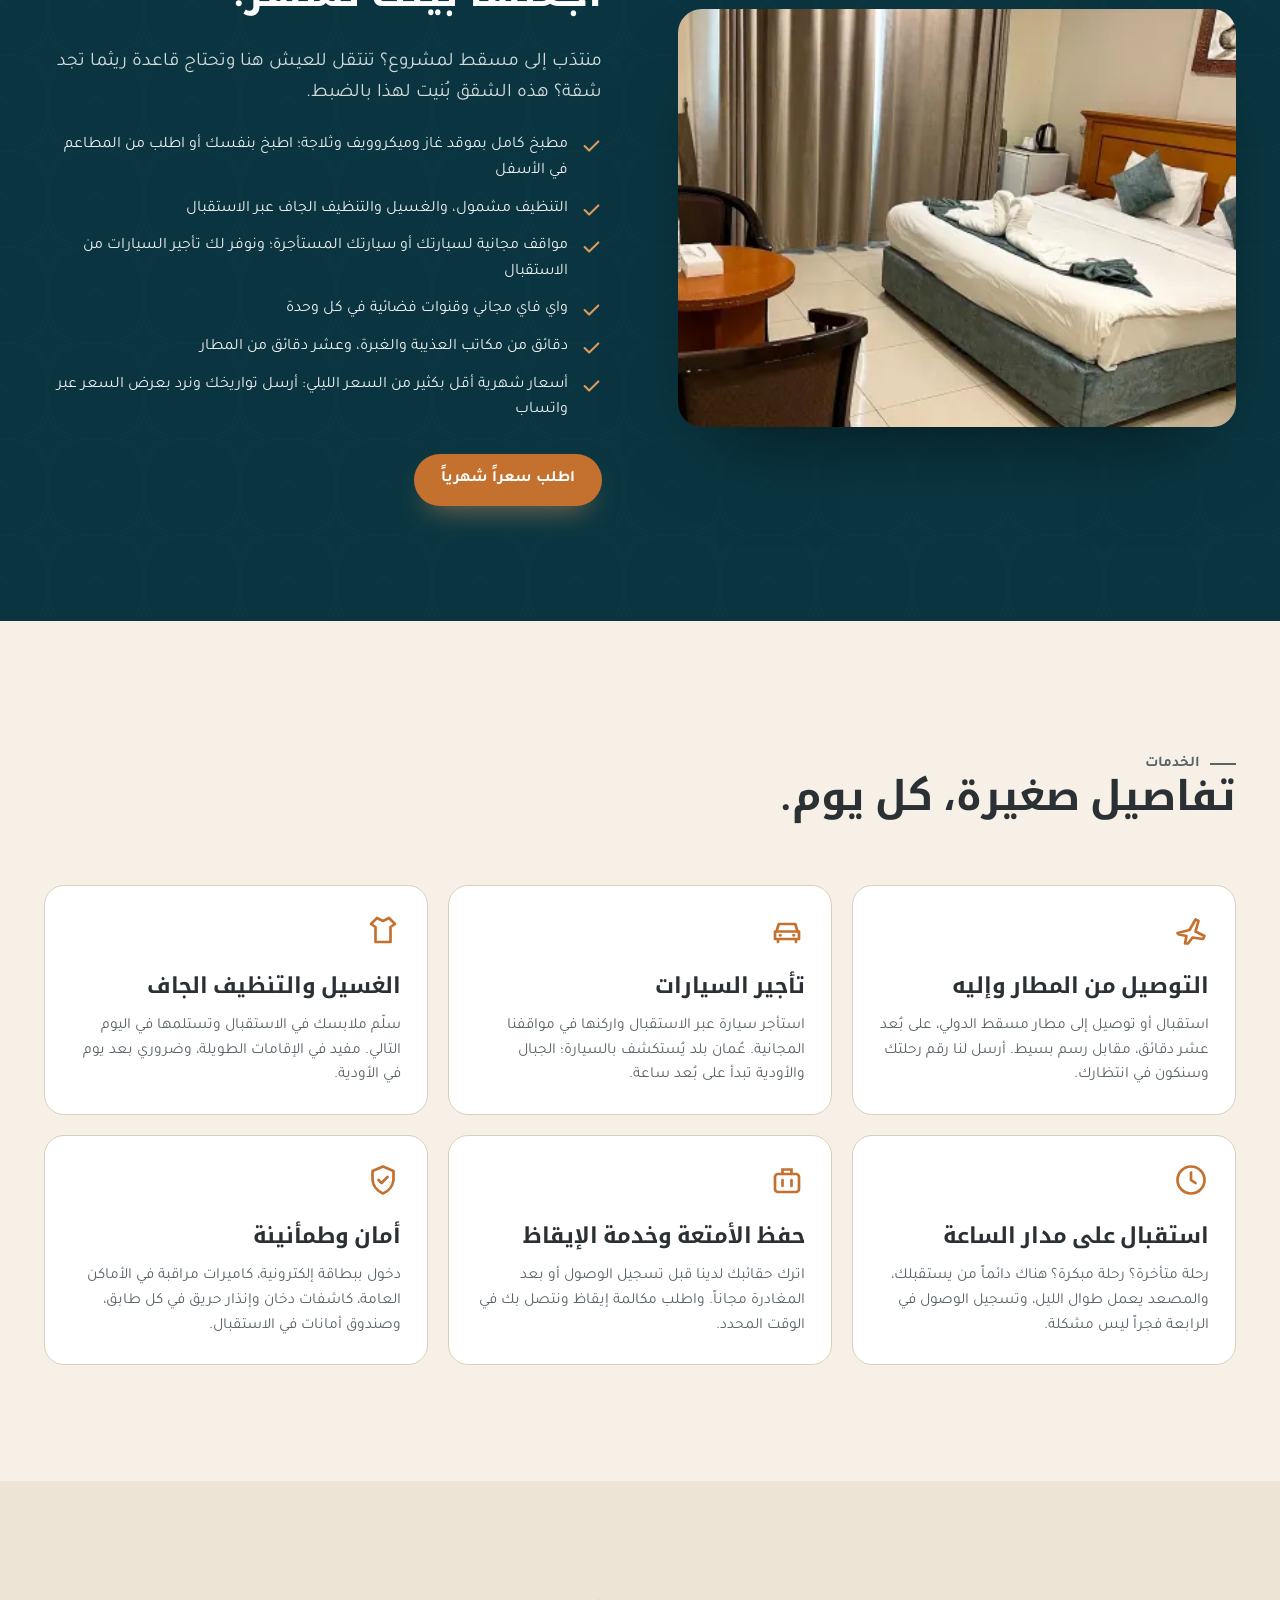
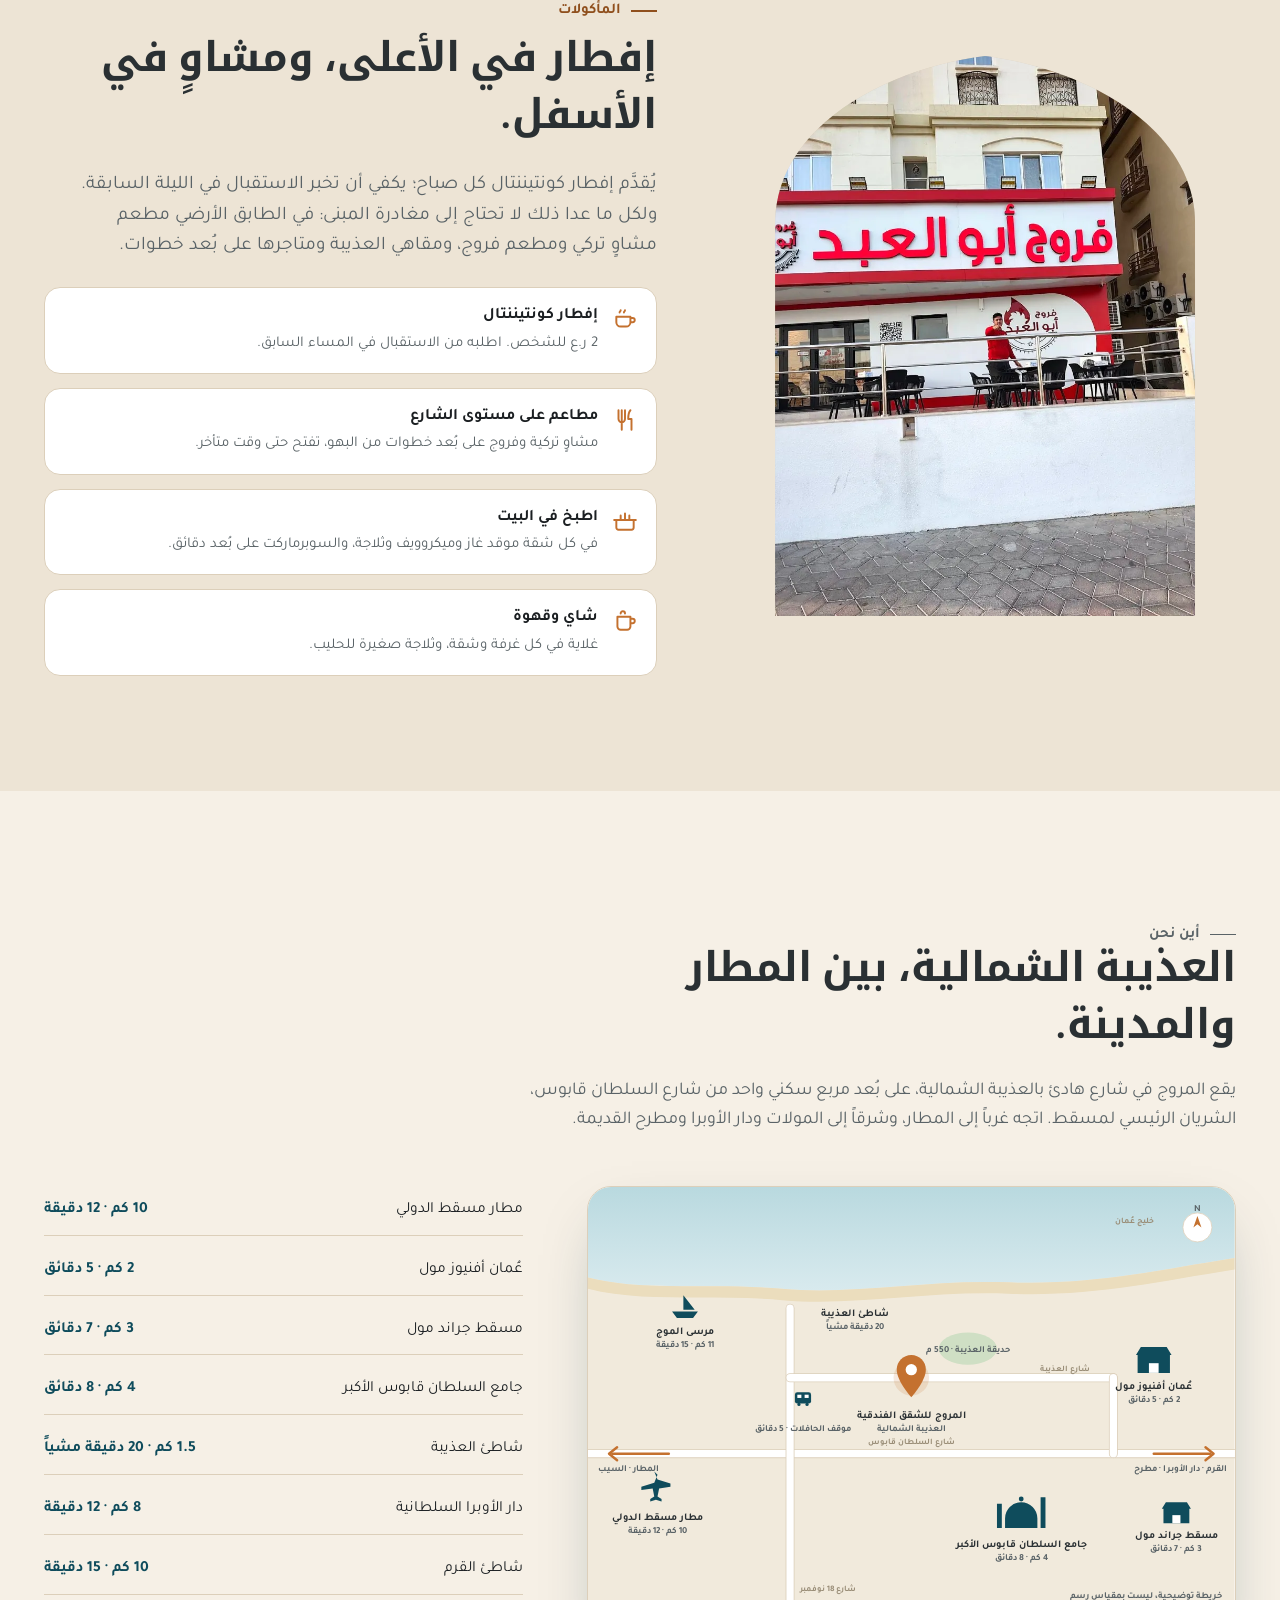
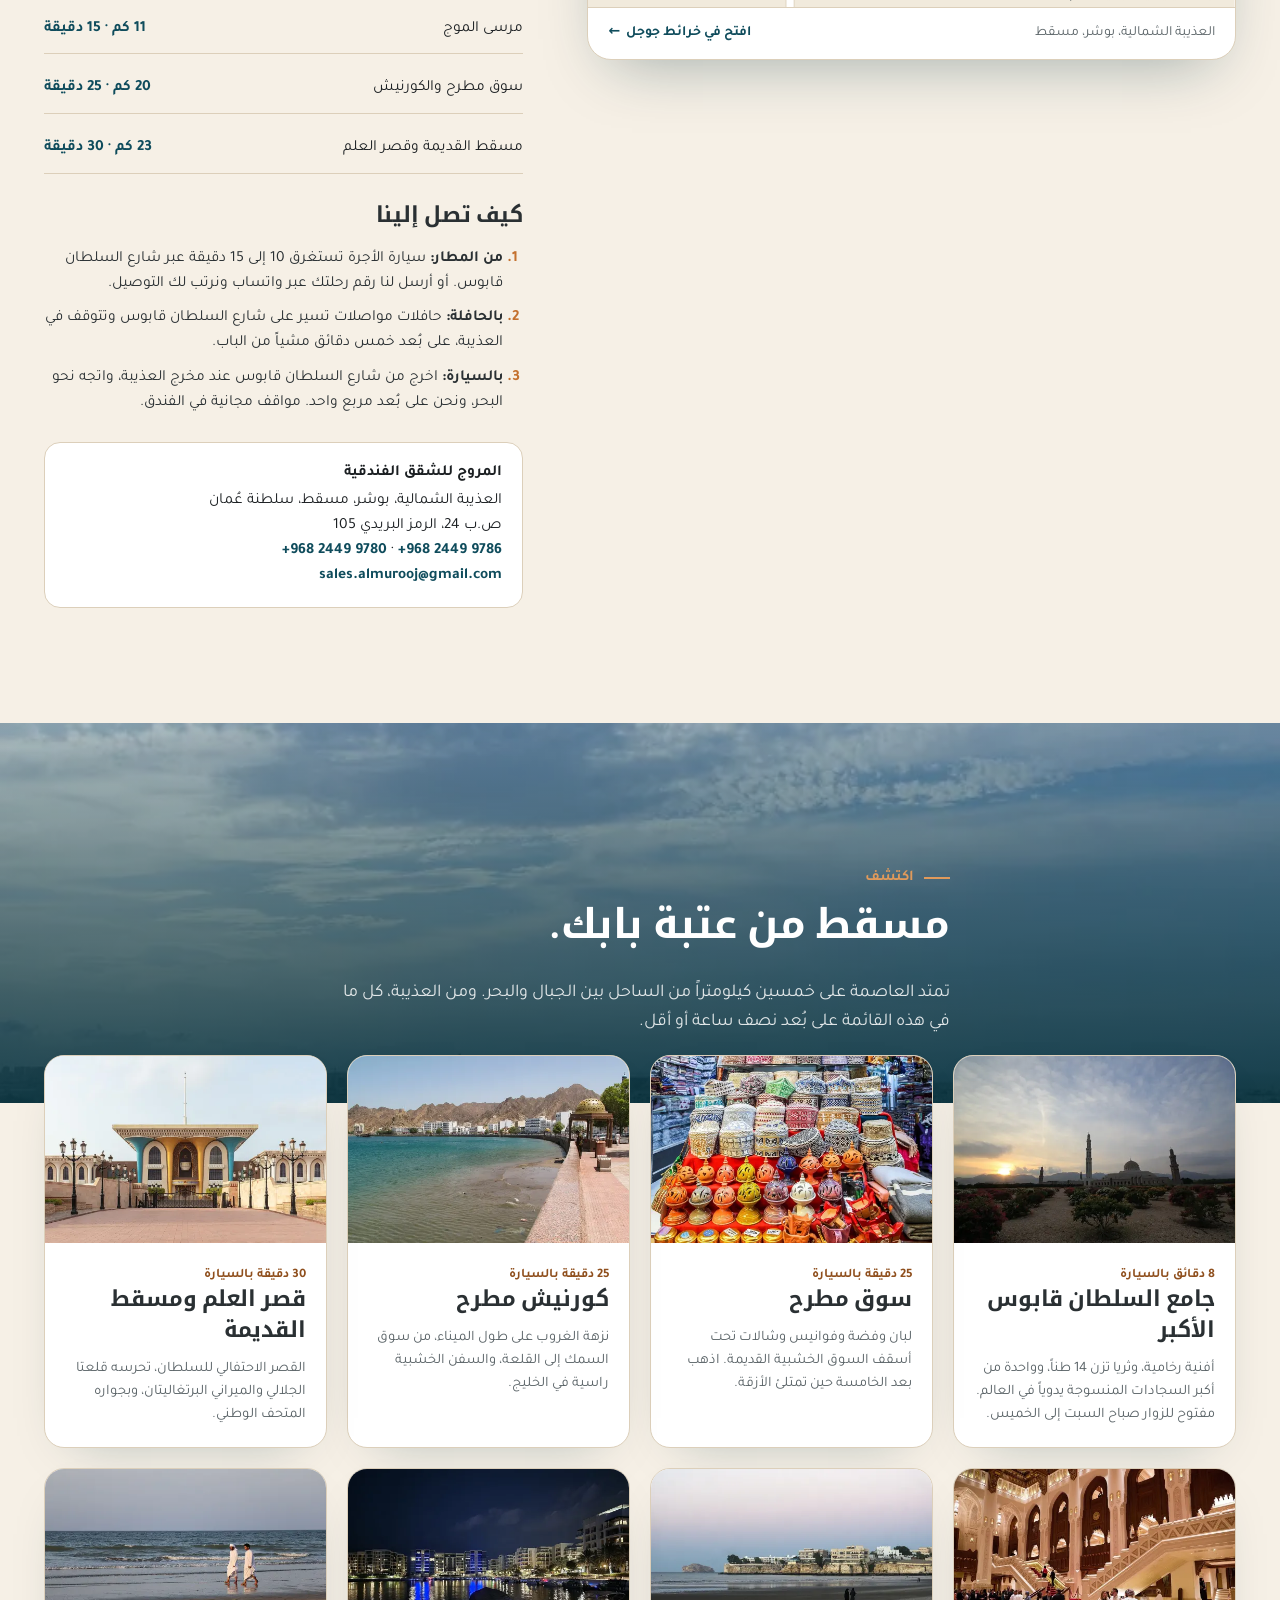
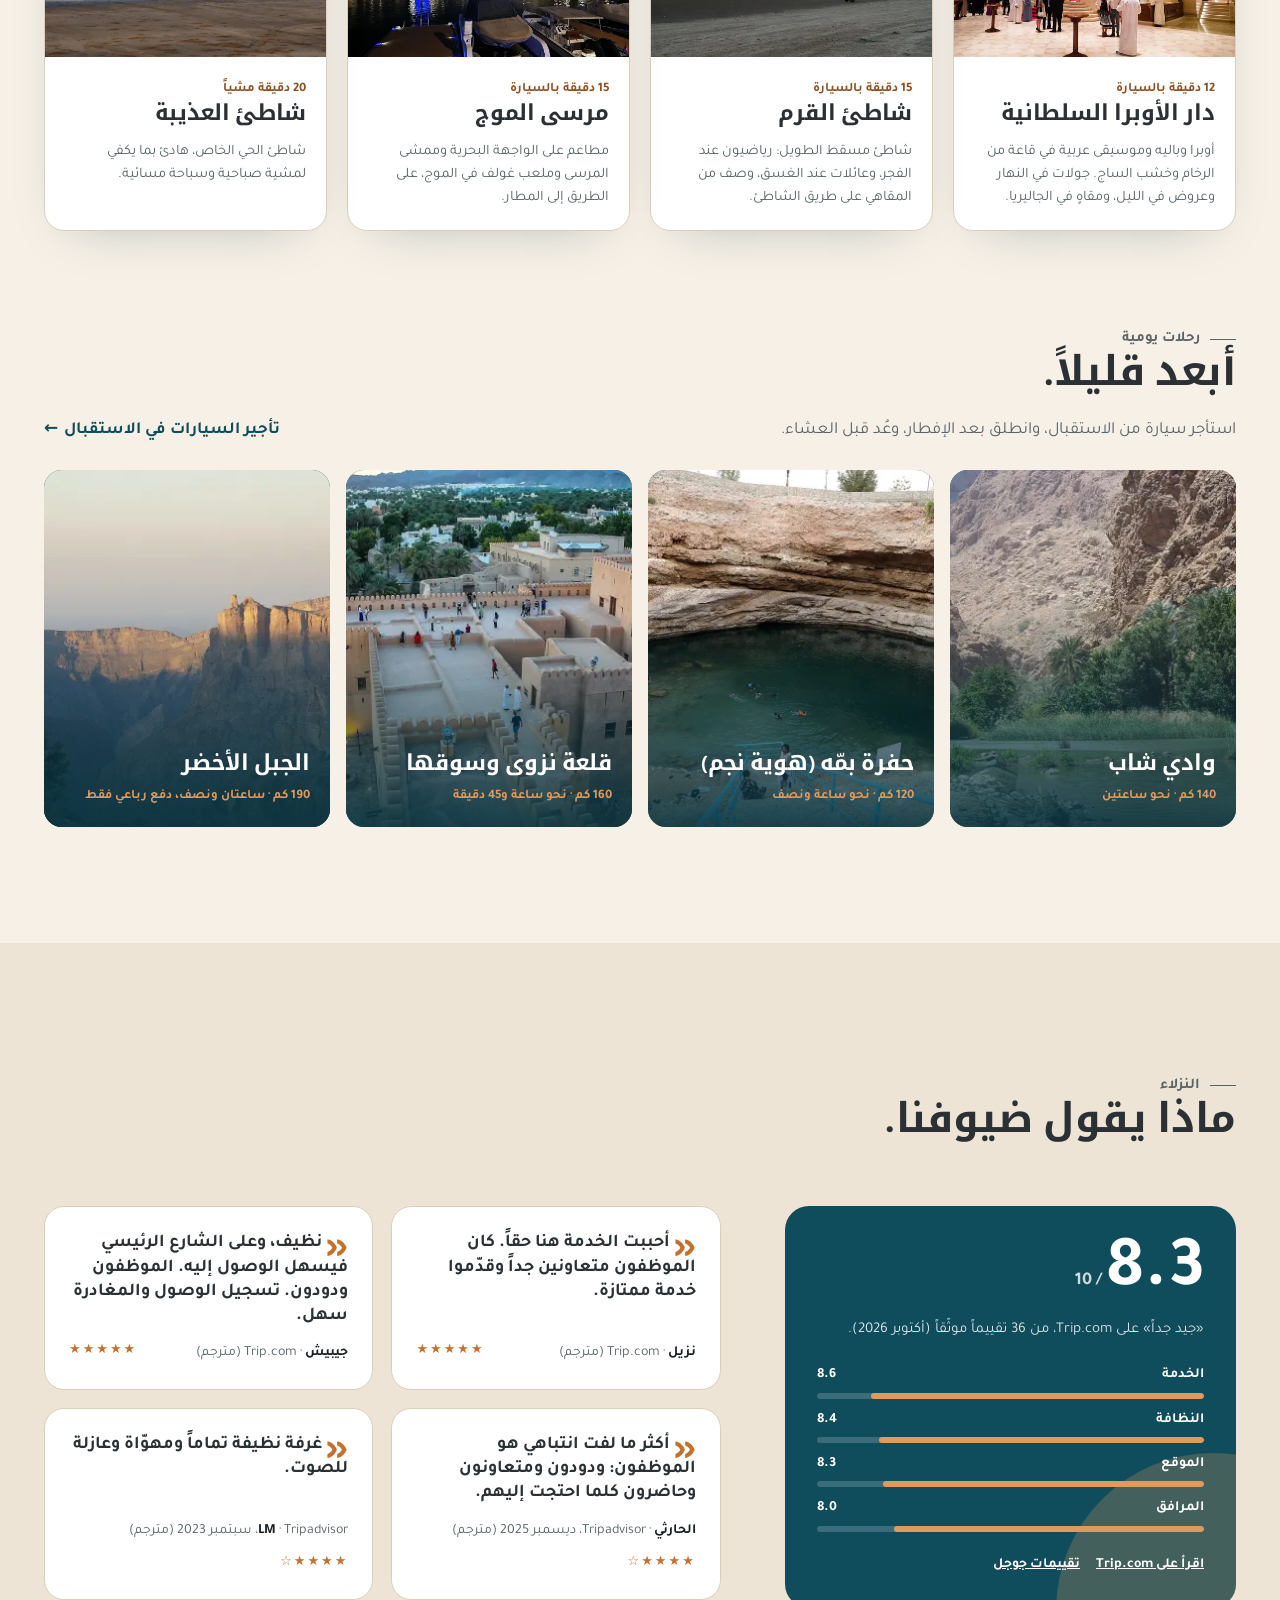
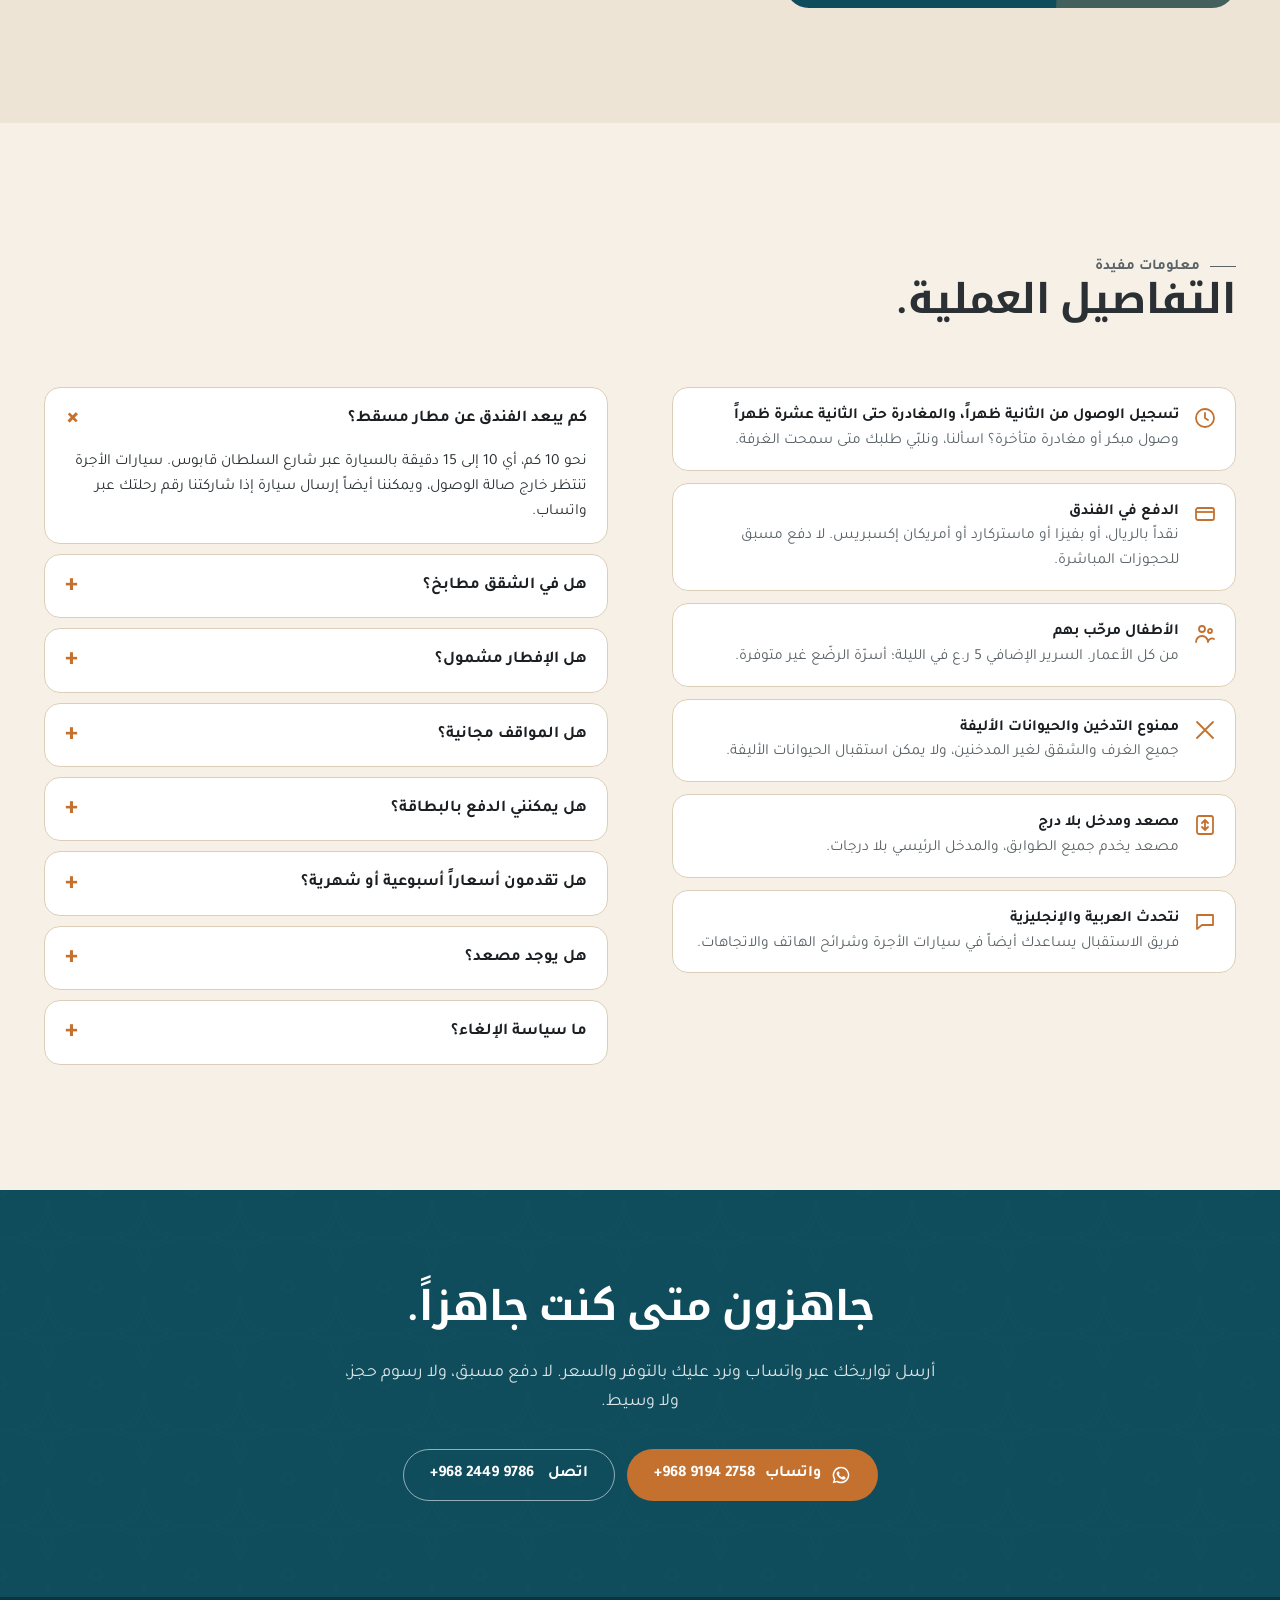
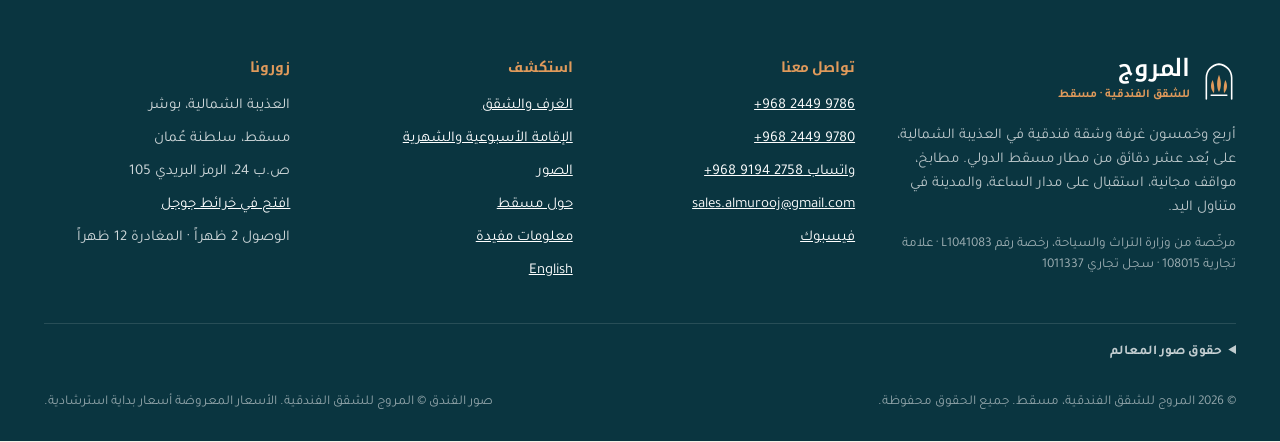
==== commit a7e67660: "Room count: 54 rooms, as the owner states The licence lists 30 apartments and 74 beds; the owner say" ====
--- a/ar/index.html
+++ b/ar/index.html
@@ -4,7 +4,7 @@
 <meta charset="utf-8">
 <meta name="viewport" content="width=device-width, initial-scale=1">
 <title>المروج للشقق الفندقية | شقق فندقية في العذيبة، مسقط، سلطنة عُمان</title>
-<meta name="description" content="المروج للشقق الفندقية شقق فندقية مرخّصة في العذيبة بمسقط: 30 شقة وغرفة مفروشة مع مطابخ، مواقف وواي فاي مجاني، استقبال على مدار الساعة، على بُعد 10 دقائق من مطار مسقط الدولي و5 دقائق من عُمان أفنيوز مول. احجز مباشرة عبر واتساب.">
+<meta name="description" content="المروج للشقق الفندقية شقق فندقية مرخّصة في العذيبة بمسقط: 54 غرفة وشقة مفروشة مع مطابخ، مواقف وواي فاي مجاني، استقبال على مدار الساعة، على بُعد 10 دقائق من مطار مسقط الدولي و5 دقائق من عُمان أفنيوز مول. احجز مباشرة عبر واتساب.">
 <link rel="alternate" hreflang="en" href="https://jeeveshverma.github.io/al-murooj-hotel-apartments/">
 <link rel="alternate" hreflang="ar" href="https://jeeveshverma.github.io/al-murooj-hotel-apartments/ar/">
 <link rel="alternate" hreflang="x-default" href="https://jeeveshverma.github.io/al-murooj-hotel-apartments/">
@@ -30,7 +30,7 @@
   "@type": "Hotel",
   "name": "المروج للشقق الفندقية",
   "alternateName": "Al Murooj Hotel Apartments",
-  "description": "المروج للشقق الفندقية شقق فندقية مرخّصة في العذيبة بمسقط: 30 شقة وغرفة مفروشة مع مطابخ، مواقف وواي فاي مجاني، استقبال على مدار الساعة، على بُعد 10 دقائق من مطار مسقط الدولي و5 دقائق من عُمان أفنيوز مول.",
+  "description": "المروج للشقق الفندقية شقق فندقية مرخّصة في العذيبة بمسقط: 54 غرفة وشقة مفروشة مع مطابخ، مواقف وواي فاي مجاني، استقبال على مدار الساعة، على بُعد 10 دقائق من مطار مسقط الدولي و5 دقائق من عُمان أفنيوز مول.",
   "url": "https://jeeveshverma.github.io/al-murooj-hotel-apartments/ar/",
   "telephone": "+96824499786",
   "email": "sales.almurooj@gmail.com",
@@ -46,7 +46,7 @@
   "checkinTime": "14:00",
   "checkoutTime": "12:00",
   "petsAllowed": false,
-  "numberOfRooms": 30,
+  "numberOfRooms": 54,
   "availableLanguage": [
     "Arabic",
     "English"
@@ -233,7 +233,7 @@
     <div class="hero-copy">
       <p class="eyebrow">العذيبة · مسقط · سلطنة عُمان</p>
       <h1>بيتك في مسقط، على بُعد <em class="accent">عشر دقائق</em> من المطار.</h1>
-      <p class="lead">ثلاثون شقة وغرفة فندقية في شارع هادئ بالعذيبة. مطابخ كاملة، مواقف مجانية، استقبال لا يغلق أبوابه، والشاطئ والمولات وجامع السلطان قابوس الأكبر كلها على مسافة قصيرة بالسيارة.</p>
+      <p class="lead">أربع وخمسون غرفة وشقة فندقية في شارع هادئ بالعذيبة. مطابخ كاملة، مواقف مجانية، استقبال لا يغلق أبوابه، والشاطئ والمولات وجامع السلطان قابوس الأكبر كلها على مسافة قصيرة بالسيارة.</p>
       <div class="hero-actions">
         <a class="btn btn-primary" data-wa href="https://wa.me/96891942758"><svg viewBox="0 0 24 24" aria-hidden="true"><path fill="currentColor" d="M12 2a10 10 0 0 0-8.6 15.1L2 22l5-1.3A10 10 0 1 0 12 2zm0 18.2a8.2 8.2 0 0 1-4.2-1.2l-.3-.2-3 .8.8-2.9-.2-.3A8.2 8.2 0 1 1 12 20.2zm4.5-6.1c-.2-.1-1.5-.7-1.7-.8s-.4-.1-.6.1-.6.8-.8 1c-.1.2-.3.2-.5.1a6.7 6.7 0 0 1-3.3-2.9c-.3-.4.2-.4.7-1.3.1-.2 0-.3 0-.4l-.8-1.8c-.2-.5-.4-.4-.6-.4h-.5a1 1 0 0 0-.7.3 3 3 0 0 0-.9 2.2 5.2 5.2 0 0 0 1.1 2.7 11.8 11.8 0 0 0 4.5 4c1.7.7 2.3.8 3.2.6a2.7 2.7 0 0 0 1.8-1.3 2.2 2.2 0 0 0 .1-1.2c0-.1-.2-.2-.5-.3z"/></svg>احجز عبر واتساب</a>
         <a class="btn btn-ghost" href="#rooms">الغرف والأسعار</a>
@@ -310,7 +310,7 @@
 <section class="glance" aria-label="المروج في لمحة">
   <div class="container">
     <ul>
-      <li><strong>30</strong><span>شقة وغرفة</span></li>
+      <li><strong>54</strong><span>غرفة وشقة</span></li>
       <li><strong>74</strong><span>سريراً</span></li>
       <li><strong>10 دقائق</strong><span>إلى مطار مسقط</span></li>
       <li><strong>5 دقائق</strong><span>إلى عُمان أفنيوز مول</span></li>
@@ -706,7 +706,7 @@
           <svg viewBox="0 0 64 72" aria-hidden="true"><path d="M8 70V30C8 16 18 6 32 4C46 6 56 16 56 30V70" fill="none" stroke="currentColor" stroke-width="3" stroke-linecap="round"/><path fill="#E09A5B" d="M32 57c-5.2-10-4.4-22 0-33 4.4 11 5.2 23 0 33zM22.5 59c-6.5-6-7.5-16-2.5-25 3.2 8.5 3.6 16.5 2.5 25zM41.5 59c6.5-6 7.5-16 2.5-25-3.2 8.5-3.6 16.5-2.5 25z"/><path d="M17 63h30" fill="none" stroke="currentColor" stroke-width="2.4" stroke-linecap="round"/></svg>
           <span class="brand-text"><span class="brand-name">المروج</span><span class="brand-sub">للشقق الفندقية · مسقط</span></span>
         </a>
-        <p>ثلاثون شقة وغرفة فندقية في العذيبة الشمالية، على بُعد عشر دقائق من مطار مسقط الدولي. مطابخ، مواقف مجانية، استقبال على مدار الساعة، والمدينة في متناول اليد.</p>
+        <p>أربع وخمسون غرفة وشقة فندقية في العذيبة الشمالية، على بُعد عشر دقائق من مطار مسقط الدولي. مطابخ، مواقف مجانية، استقبال على مدار الساعة، والمدينة في متناول اليد.</p>
         <p class="licence">مرخّصة من وزارة التراث والسياحة، رخصة رقم <span dir="ltr">L1041083</span> · علامة تجارية 108015 · سجل تجاري 1011337</p>
       </div>
       <div>
